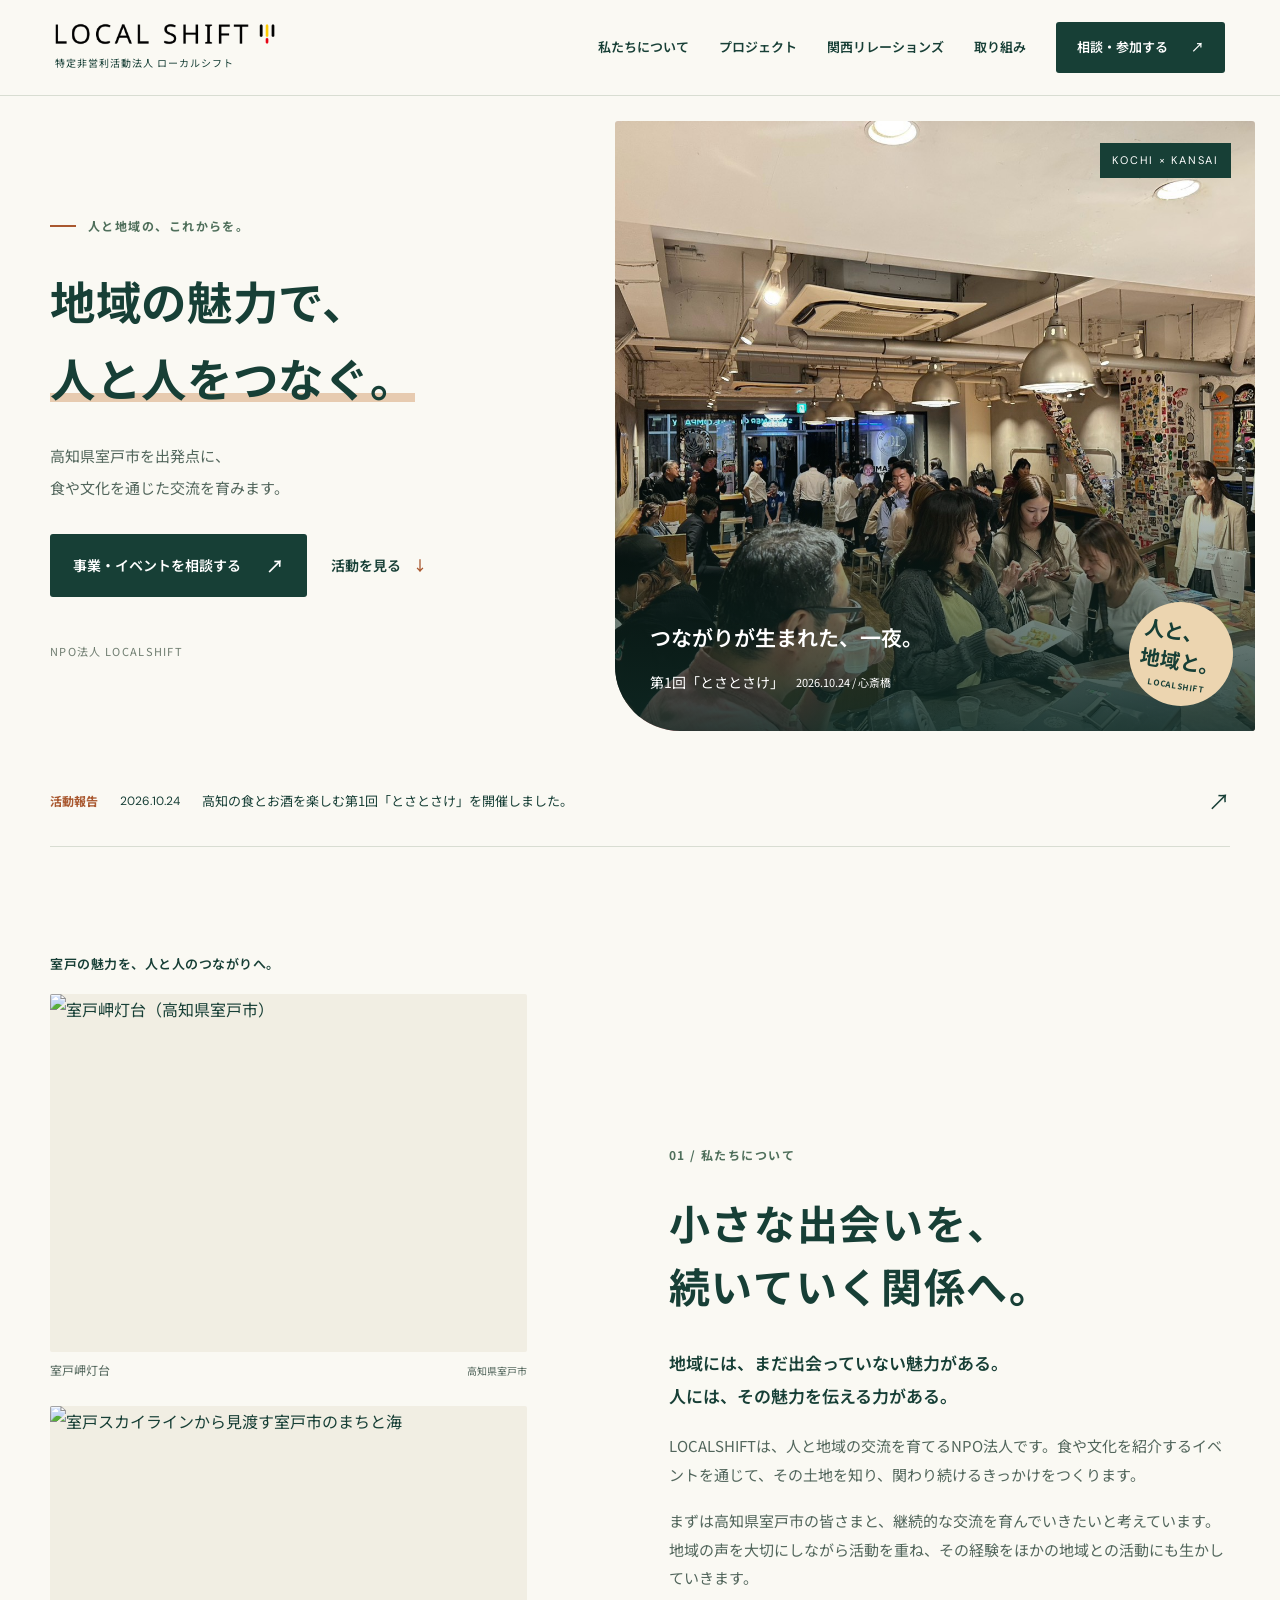
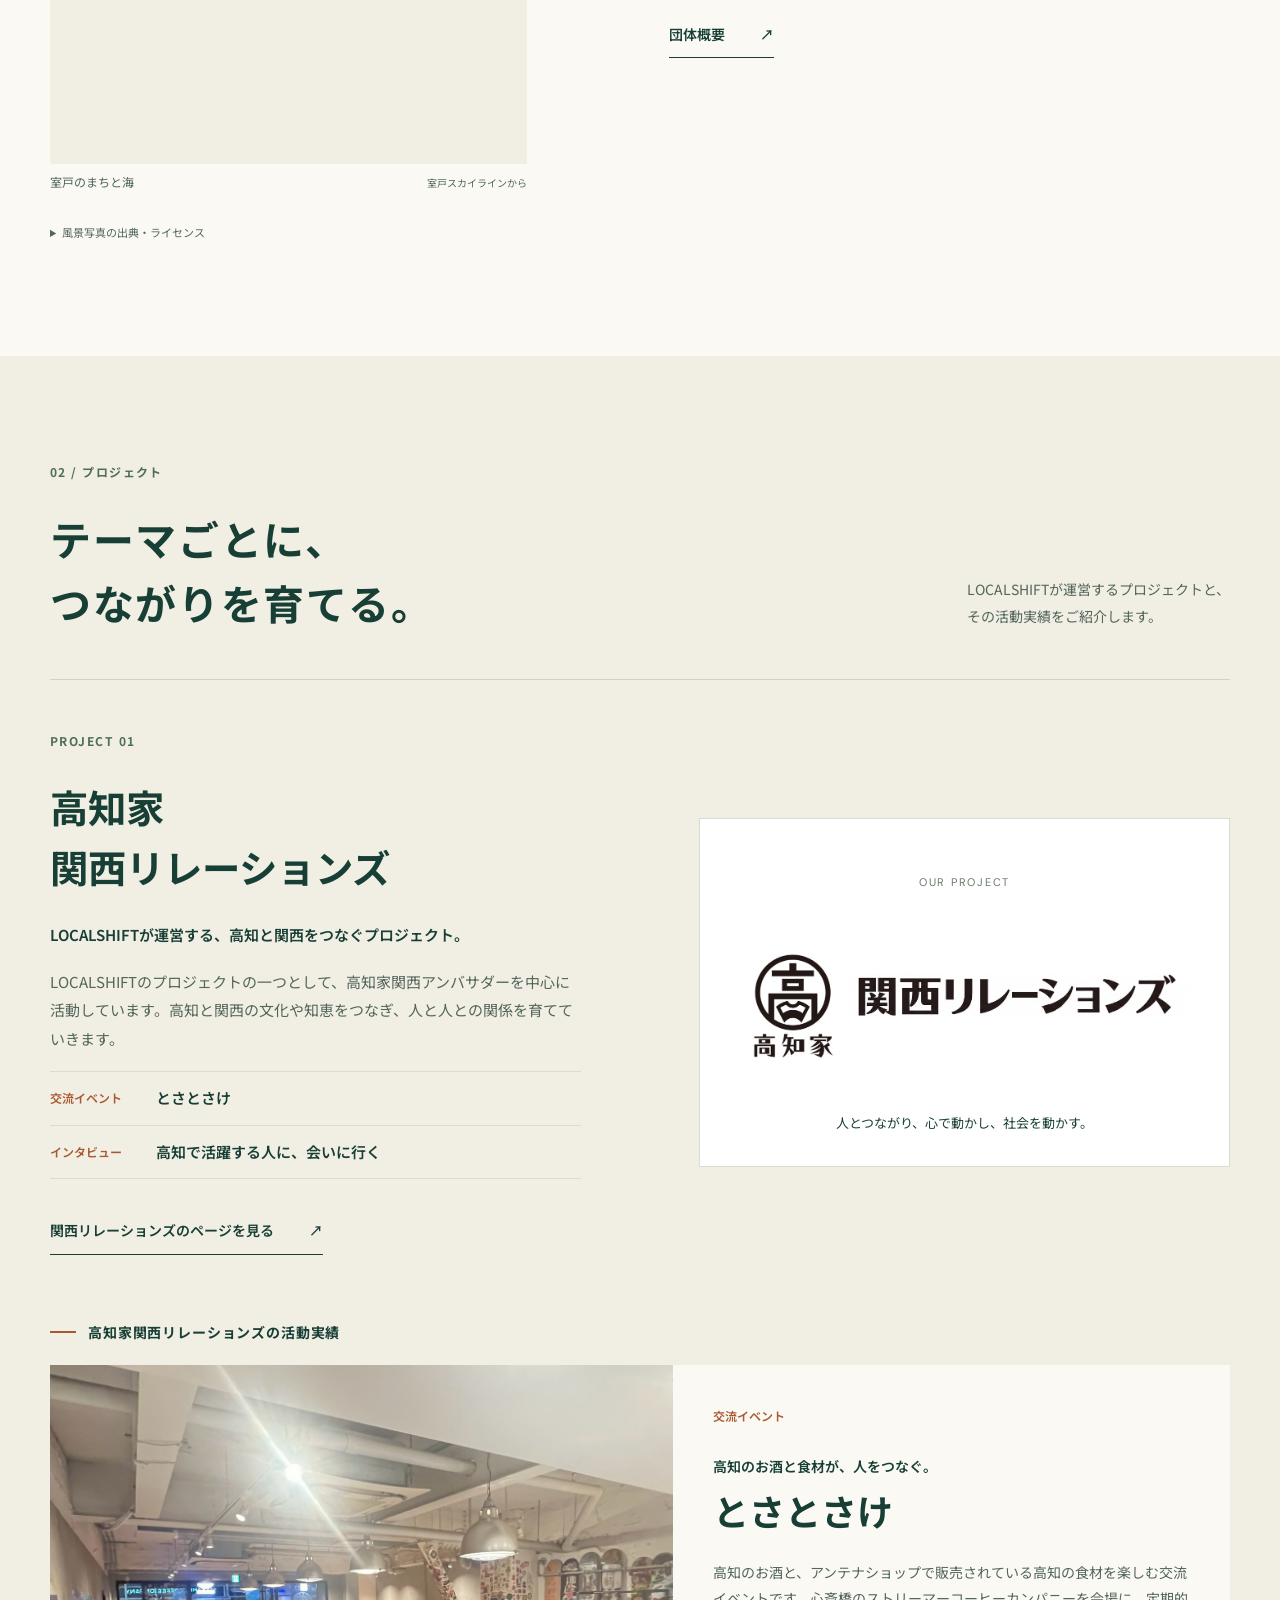
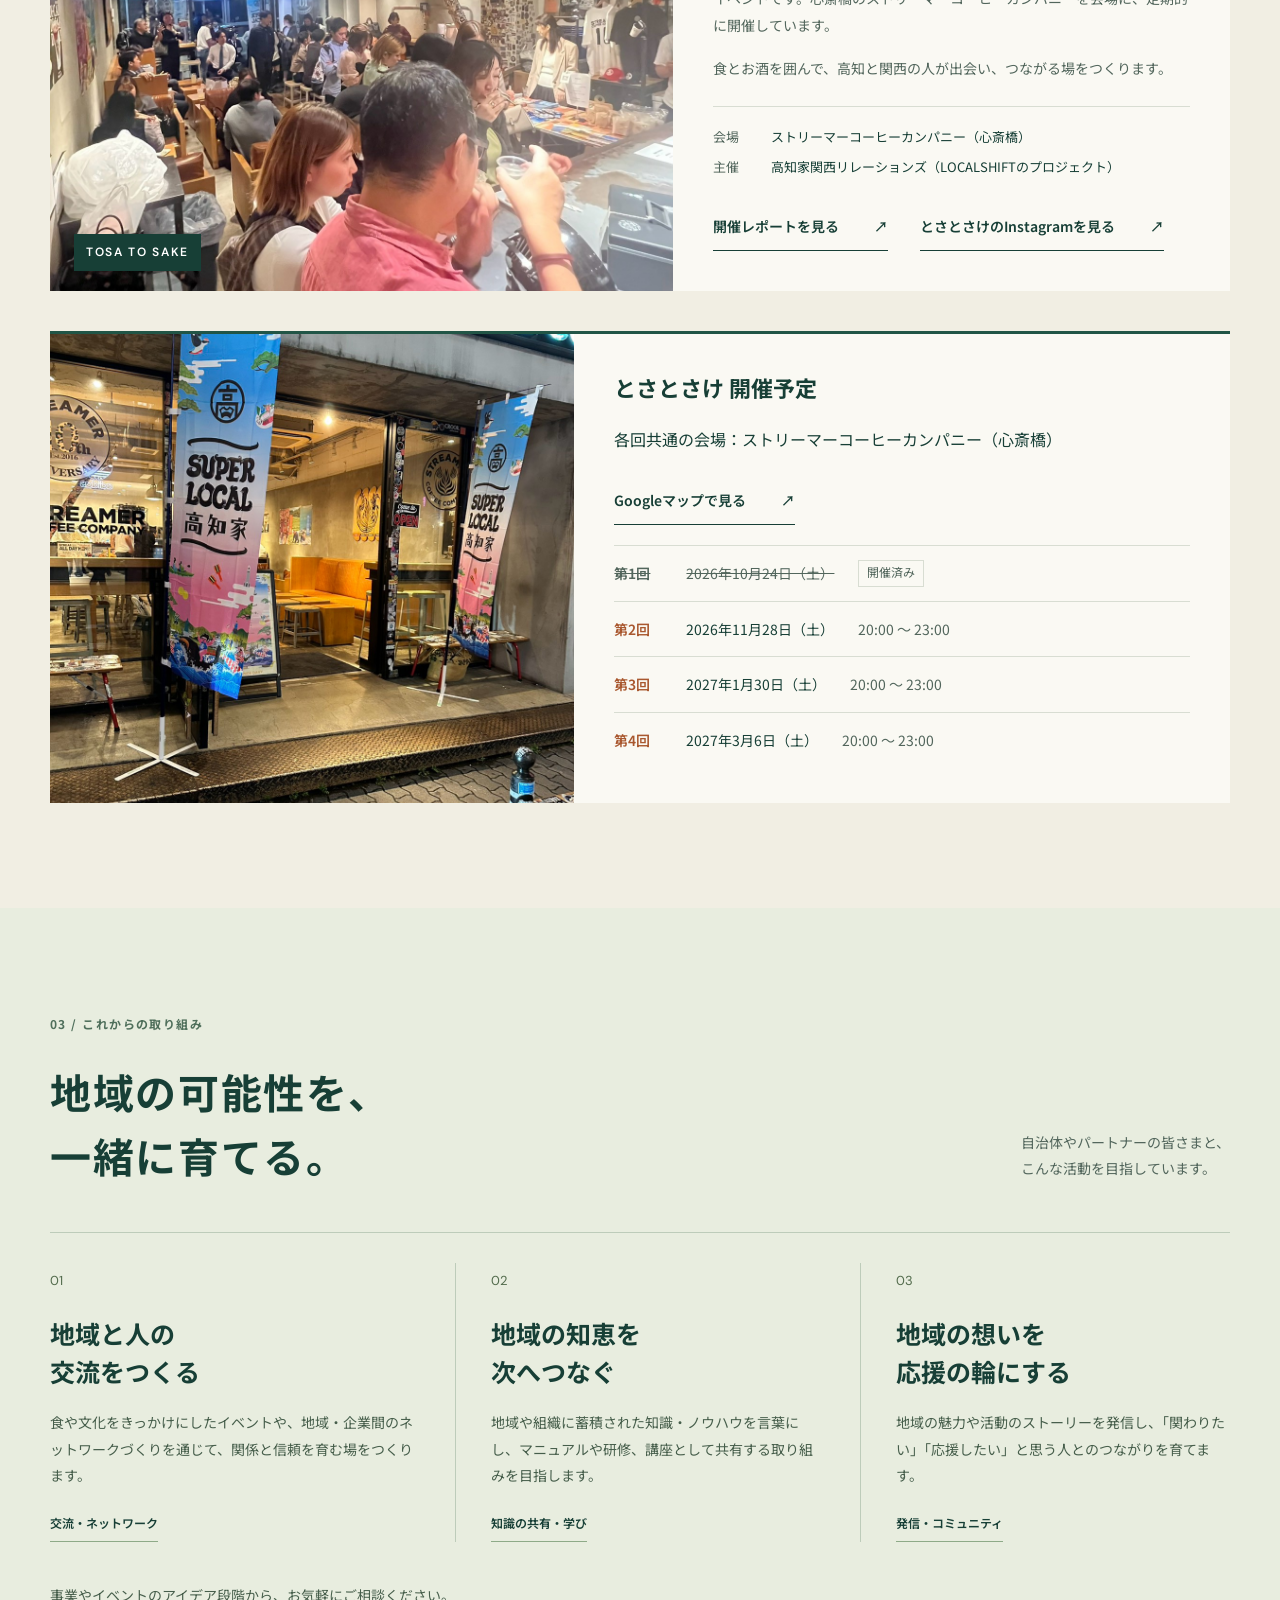
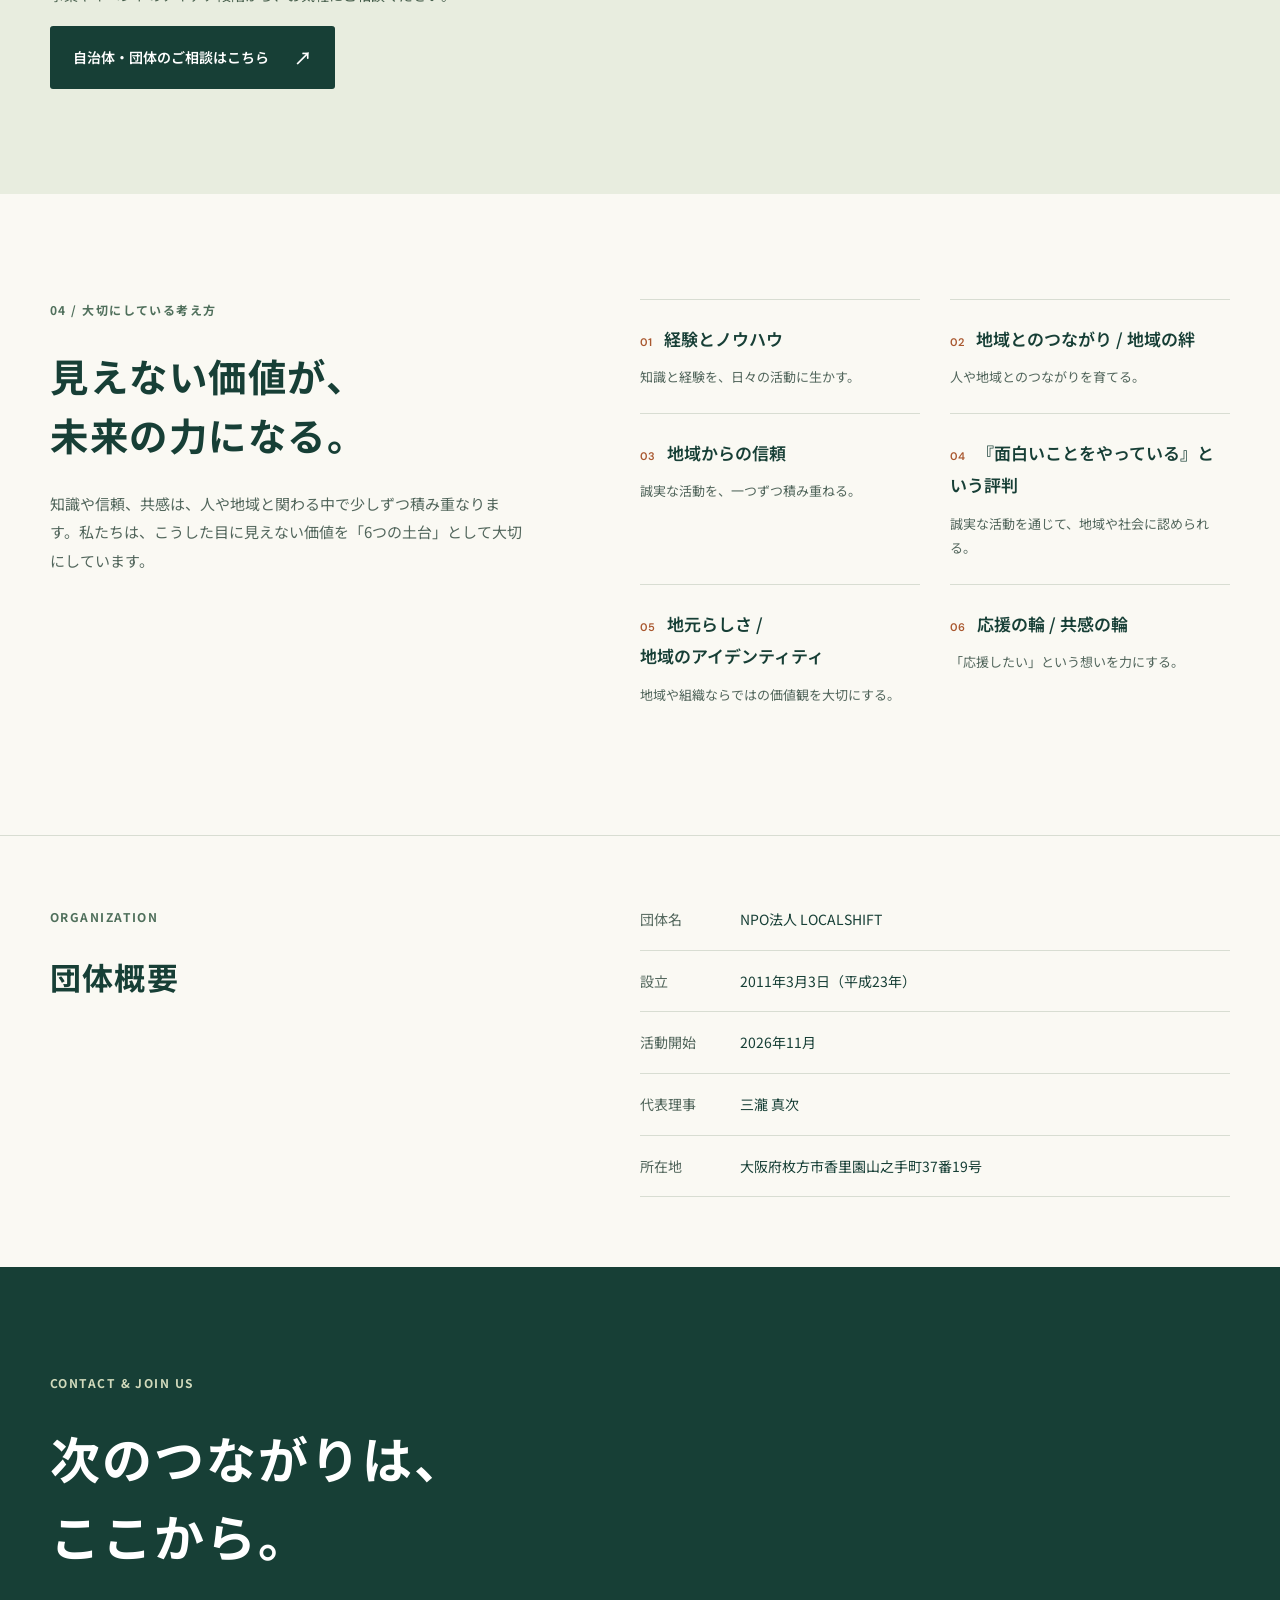
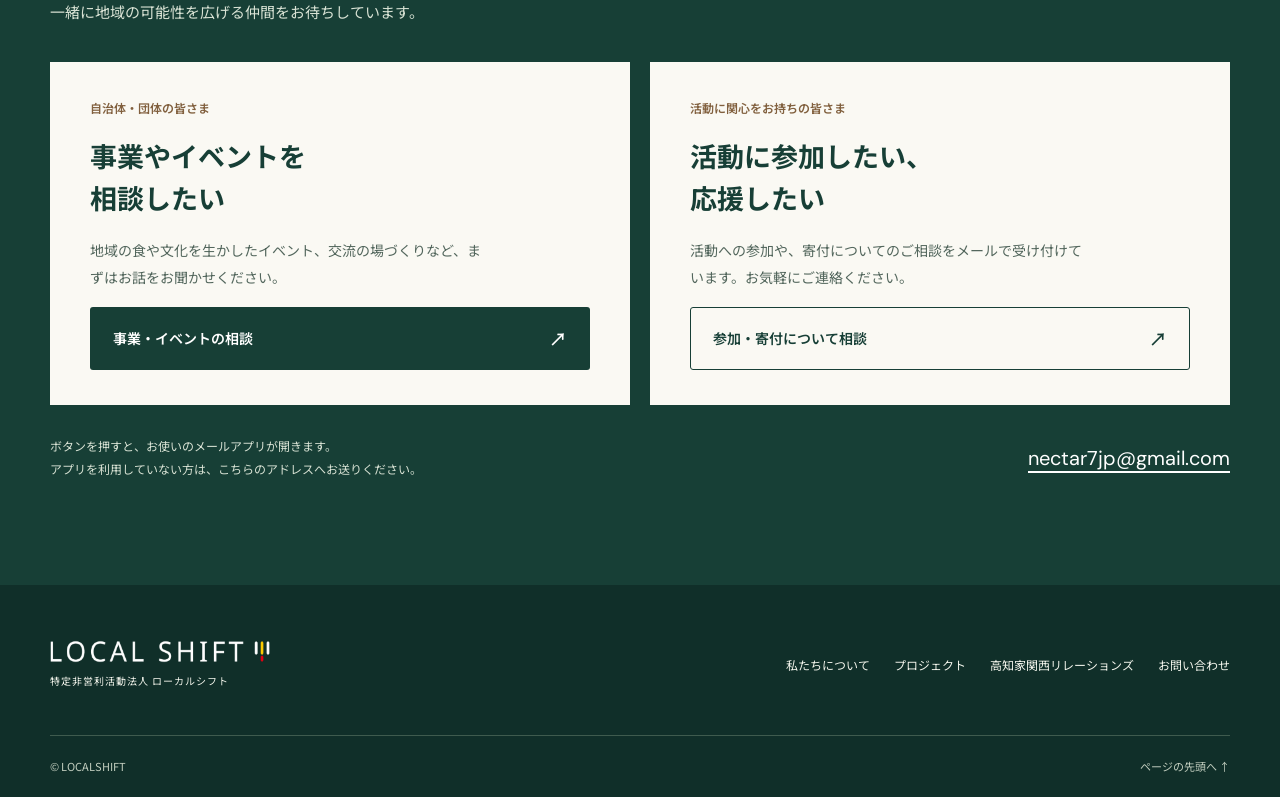
==== index.html @ b8d3a63c "feat: トップに「プロジェクト」セクションを設け、関西リレーションズの紹介と活動実績をまとめる - 関西リレーションズ紹介の文言をLOCALSHIFTのプロジェクトと分かる表現に変更 - 「02 " ====
<!doctype html>
<html lang="ja">
<head>
  <meta charset="utf-8">
  <meta name="viewport" content="width=device-width, initial-scale=1">
  <meta name="description" content="NPO法人 LOCALSHIFTは、食や文化を通じて人と地域をつなぎます。まずは高知県室戸市との交流を育み、その経験をほかの地域との活動にも生かしていくことを目指しています。">
  <meta name="theme-color" content="#173f36">
  <title>LOCALSHIFT｜地域の魅力で、人と人をつなぐ。</title>
  <link rel="icon" href="favicon.svg" type="image/svg+xml">
  <link rel="stylesheet" href="style.css">
  <script src="site.js" defer></script>
</head>
<body>
  <a class="skip-link" href="#main">本文へ移動</a>
  <header class="site-header">
    <a class="brand" href="#top" aria-label="LOCALSHIFT トップへ"><img class="brand-logo" src="assets/logo.png" width="354" height="36" alt="LOCAL SHIFT"><span class="brand-sub">特定非営利活動法人 ローカルシフト</span></a>
    <nav class="desktop-nav" aria-label="メインナビゲーション"><a href="#about">私たちについて</a><a href="#news">プロジェクト</a><a href="kansai-relations.html">関西リレーションズ</a><a href="#projects">取り組み</a><a href="#contact" class="nav-contact">相談・参加する <span aria-hidden="true">↗</span></a></nav>
    <details class="mobile-nav"><summary>メニュー <span aria-hidden="true">＋</span></summary><nav aria-label="モバイルナビゲーション"><a href="#about">私たちについて</a><a href="#news">プロジェクト</a><a href="kansai-relations.html">高知家関西リレーションズ</a><a href="#projects">取り組み</a><a href="#contact">相談・参加する</a></nav></details>
  </header>
  <main id="main">
    <section class="hero" id="top" aria-labelledby="hero-title">
      <div class="hero-copy">
        <p class="eyebrow"><span class="small-line"></span> 人と地域の、これからを。</p>
        <h1 id="hero-title">地域の魅力で、<br><span class="underline">人と人をつなぐ。</span></h1>
        <p class="hero-description">高知県室戸市を出発点に、<br>食や文化を通じた交流を育みます。</p>
        <div class="hero-actions"><a class="button button-green" href="#contact">事業・イベントを相談する <span aria-hidden="true">↗</span></a><a class="quiet-link" href="#news">活動を見る <span aria-hidden="true">↓</span></a></div>
        <p class="hero-note">NPO法人 LOCALSHIFT</p>
      </div>
      <div class="hero-visual">
        <img class="hero-photo" src="1024tosatosake/LINE_ALBUM_20261025_261027_5.jpg" width="1477" height="1108" alt="高知の食とお酒を楽しむ第1回「とさとさけ」で、会話が広がる会場" fetchpriority="high">
        <div class="hero-photo-shade"></div><span class="photo-corner">KOCHI × KANSAI</span>
        <div class="hero-caption"><span class="caption-label">つながりが生まれた、一夜。</span><span>第1回「とさとさけ」<small>2026.10.24 / 心斎橋</small></span></div>
        <div class="hero-stamp" aria-hidden="true">人と、<br>地域と。<span>LOCALSHIFT</span></div>
      </div>
    </section>
    <a class="latest-news wrap" href="kansai-relations.html#activity"><span class="news-label">活動報告</span><time datetime="2026-10-24">2026.10.24</time><span class="news-text">高知の食とお酒を楽しむ第1回「とさとさけ」を開催しました。</span><span class="news-arrow" aria-hidden="true">↗</span></a>

    <section class="section about wrap" id="about" aria-labelledby="about-title">
      <div class="about-photo kochi-scenery">
        <p class="scenery-label">室戸の魅力を、人と人のつながりへ。</p>
        <figure class="scenery-main"><img src="https://upload.wikimedia.org/wikipedia/commons/0/05/Cape_Muroto%2C_Kochi_%2817490140355%29.jpg" width="2560" height="1920" loading="lazy" referrerpolicy="no-referrer" alt="室戸岬灯台（高知県室戸市）"><figcaption><span>室戸岬灯台</span><small>高知県室戸市</small></figcaption></figure>
        <figure class="scenery-secondary"><img src="https://thumb.wikimedia.org/wikipedia/commons/thumb/c/c7/Muroto_city%2C_View_from_Muroto_Skyline_Road_01.jpg/1280px-Muroto_city%2C_View_from_Muroto_Skyline_Road_01.jpg" width="1280" height="960" loading="lazy" referrerpolicy="no-referrer" alt="室戸スカイラインから見渡す室戸市のまちと海"><figcaption><span>室戸のまちと海</span><small>室戸スカイラインから</small></figcaption></figure>
        <details class="photo-credits"><summary>風景写真の出典・ライセンス</summary><p>室戸岬灯台：<a href="https://commons.wikimedia.org/wiki/File:Cape_Muroto,_Kochi_(17490140355).jpg" target="_blank" rel="noopener noreferrer">Kzaral / Wikimedia Commons</a> · <a href="https://creativecommons.org/licenses/by/2.0/" target="_blank" rel="noopener noreferrer">CC BY 2.0</a></p><p>室戸のまちと海：<a href="https://commons.wikimedia.org/wiki/File:Muroto_city,_View_from_Muroto_Skyline_Road_01.jpg" target="_blank" rel="noopener noreferrer">Naokijp / Wikimedia Commons</a> · <a href="https://creativecommons.org/licenses/by-sa/4.0/" target="_blank" rel="noopener noreferrer">CC BY-SA 4.0</a></p><p>写真は縦横比を保って表示し、切り抜きや色の加工はしていません。</p></details>
      </div>
      <div class="about-copy"><p class="eyebrow">01 / 私たちについて</p><h2 id="about-title">小さな出会いを、<br>続いていく関係へ。</h2><p class="lead">地域には、まだ出会っていない魅力がある。<br>人には、その魅力を伝える力がある。</p><p>LOCALSHIFTは、人と地域の交流を育てるNPO法人です。食や文化を紹介するイベントを通じて、その土地を知り、関わり続けるきっかけをつくります。</p><p>まずは高知県室戸市の皆さまと、継続的な交流を育んでいきたいと考えています。地域の声を大切にしながら活動を重ね、その経験をほかの地域との活動にも生かしていきます。</p><a class="text-link" href="#organization">団体概要 <span aria-hidden="true">↗</span></a></div>
    </section>

    <section class="activity section" id="news" aria-labelledby="activity-title"><div class="wrap">
      <div class="section-heading"><div><p class="eyebrow">02 / プロジェクト</p><h2 id="activity-title">テーマごとに、<br>つながりを育てる。</h2></div><p>LOCALSHIFTが運営するプロジェクトと、<br>その活動実績をご紹介します。</p></div>
      <article class="project-block" id="relations" aria-labelledby="relations-title">
      <div class="relations"><div class="relations-copy"><p class="eyebrow">PROJECT 01</p><h3 id="relations-title">高知家<br>関西リレーションズ</h3><p class="lead">LOCALSHIFTが運営する、高知と関西をつなぐプロジェクト。</p><p>LOCALSHIFTのプロジェクトの一つとして、高知家関西アンバサダーを中心に活動しています。高知と関西の文化や知恵をつなぎ、人と人との関係を育てていきます。</p><ul class="relations-activities"><li><span>交流イベント</span>とさとさけ</li><li><span>インタビュー</span>高知で活躍する人に、会いに行く</li></ul><a class="text-link" href="kansai-relations.html">関西リレーションズのページを見る <span aria-hidden="true">↗</span></a></div><div class="relations-identity"><span class="identity-tag">OUR PROJECT</span><img src="関西リレーションズロゴ.jpeg" width="1143" height="361" loading="lazy" alt="高知家 関西リレーションズ"><p>人とつながり、心で動かし、社会を動かす。</p></div></div>
      <p class="project-activity-label">高知家関西リレーションズの活動実績</p>
      <article class="event event-intro"><div class="event-main-photo"><img src="1024tosatosake/LINE_ALBUM_20261025_261027_6.jpg" width="1280" height="1280" loading="lazy" alt="大勢の参加者で賑わう、とさとさけの会場"><span class="event-photo-label">TOSA TO SAKE</span></div>
        <div class="event-copy"><div class="event-meta"><span>交流イベント</span></div><p class="event-kicker">高知のお酒と食材が、人をつなぐ。</p><h3>とさとさけ</h3><p>高知のお酒と、アンテナショップで販売されている高知の食材を楽しむ交流イベントです。心斎橋のストリーマーコーヒーカンパニーを会場に、定期的に開催しています。</p><p>食とお酒を囲んで、高知と関西の人が出会い、つながる場をつくります。</p><dl class="event-details"><div><dt>会場</dt><dd>ストリーマーコーヒーカンパニー（心斎橋）</dd></div><div><dt>主催</dt><dd>高知家関西リレーションズ（LOCALSHIFTのプロジェクト）</dd></div></dl><div class="event-links"><a class="text-link" href="kansai-relations.html#activity">開催レポートを見る <span aria-hidden="true">↗</span></a><a class="text-link" href="https://www.instagram.com/tosatosake/" target="_blank" rel="noopener noreferrer">とさとさけのInstagramを見る <span aria-hidden="true">↗</span><span class="sr-only">（新しいタブで開きます）</span></a></div></div>
      </article>
      <section class="event-schedule" aria-labelledby="schedule-title">
        <div class="schedule-photo"><img src="1024tosatosake/LINE_ALBUM_20261025_261027_2.jpg" width="1108" height="1477" loading="lazy" alt="「SUPER LOCAL 高知家」ののぼりが立つ、ストリーマーコーヒーカンパニーの店頭"></div>
        <div class="schedule-body">
        <h3 id="schedule-title">とさとさけ 開催予定</h3>
        <p>各回共通の会場：ストリーマーコーヒーカンパニー（心斎橋）</p>
        <a class="text-link schedule-map" href="https://www.google.com/maps/search/?api=1&amp;query=%E3%82%B9%E3%83%88%E3%83%AA%E3%83%BC%E3%83%9E%E3%83%BC%E3%82%B3%E3%83%BC%E3%83%92%E3%83%BC%E3%82%AB%E3%83%B3%E3%83%91%E3%83%8B%E3%83%BC%20%E5%BF%83%E6%96%8E%E6%A9%8B" target="_blank" rel="noopener noreferrer">Googleマップで見る <span aria-hidden="true">↗</span><span class="sr-only">（新しいタブで開きます）</span></a>
        <dl class="schedule-list">
          <div class="is-past"><dt>第1回</dt><dd><time datetime="2026-10-24">2026年10月24日（土）</time><span class="schedule-status">開催済み</span></dd></div>
          <div><dt>第2回</dt><dd><time datetime="2026-11-28">2026年11月28日（土）</time><span class="schedule-hours"><time datetime="2026-11-28T20:00:00+09:00">20:00</time> ～ <time datetime="2026-11-28T23:00:00+09:00">23:00</time></span></dd></div>
          <div><dt>第3回</dt><dd><time datetime="2027-01-30">2027年1月30日（土）</time><span class="schedule-hours"><time datetime="2027-01-30T20:00:00+09:00">20:00</time> ～ <time datetime="2027-01-30T23:00:00+09:00">23:00</time></span></dd></div>
          <div><dt>第4回</dt><dd><time datetime="2027-03-06">2027年3月6日（土）</time><span class="schedule-hours"><time datetime="2027-03-06T20:00:00+09:00">20:00</time> ～ <time datetime="2027-03-06T23:00:00+09:00">23:00</time></span></dd></div>
        </dl>
        </div>
      </section>
      </article>
    </div></section>

    <section class="projects section" id="projects" aria-labelledby="projects-title"><div class="wrap"><div class="section-heading"><div><p class="eyebrow">03 / これからの取り組み</p><h2 id="projects-title">地域の可能性を、<br>一緒に育てる。</h2></div><p>自治体やパートナーの皆さまと、<br>こんな活動を目指しています。</p></div><div class="project-grid"><article><span class="project-no">01</span><h3>地域と人の<br>交流をつくる</h3><p>食や文化をきっかけにしたイベントや、地域・企業間のネットワークづくりを通じて、関係と信頼を育む場をつくります。</p><span class="project-tag">交流・ネットワーク</span></article><article><span class="project-no">02</span><h3>地域の知恵を<br>次へつなぐ</h3><p>地域や組織に蓄積された知識・ノウハウを言葉にし、マニュアルや研修、講座として共有する取り組みを目指します。</p><span class="project-tag">知識の共有・学び</span></article><article><span class="project-no">03</span><h3>地域の想いを<br>応援の輪にする</h3><p>地域の魅力や活動のストーリーを発信し、「関わりたい」「応援したい」と思う人とのつながりを育てます。</p><span class="project-tag">発信・コミュニティ</span></article></div><p class="projects-note">事業やイベントのアイデア段階から、お気軽にご相談ください。</p><a class="button button-green" href="#contact">自治体・団体のご相談はこちら <span aria-hidden="true">↗</span></a></div></section>

    <section class="values section wrap" id="capitals" aria-labelledby="values-title"><div class="values-intro"><p class="eyebrow">04 / 大切にしている考え方</p><h2 id="values-title">見えない価値が、<br>未来の力になる。</h2><p>知識や信頼、共感は、人や地域と関わる中で少しずつ積み重なります。私たちは、こうした目に見えない価値を「6つの土台」として大切にしています。</p></div><dl class="capital-grid"><div><dt><span>01</span>経験とノウハウ</dt><dd>知識と経験を、日々の活動に生かす。</dd></div><div><dt><span>02</span>地域とのつながり / 地域の絆</dt><dd>人や地域とのつながりを育てる。</dd></div><div><dt><span>03</span>地域からの信頼</dt><dd>誠実な活動を、一つずつ積み重ねる。</dd></div><div><dt><span>04</span>『面白いことをやっている』という評判</dt><dd>誠実な活動を通じて、地域や社会に認められる。</dd></div><div><dt><span>05</span>地元らしさ / <span class="keep">地域のアイデンティティ</span></dt><dd>地域や組織ならではの価値観を大切にする。</dd></div><div><dt><span>06</span>応援の輪 / 共感の輪</dt><dd>「応援したい」という想いを力にする。</dd></div></dl></section>

    <section class="organization section" id="organization" aria-labelledby="organization-title"><div class="wrap organization-grid"><div><p class="eyebrow">ORGANIZATION</p><h2 id="organization-title">団体概要</h2></div><dl><div><dt>団体名</dt><dd>NPO法人 LOCALSHIFT</dd></div><div><dt>設立</dt><dd>2011年3月3日（平成23年）</dd></div><div><dt>活動開始</dt><dd>2026年11月</dd></div><div><dt>代表理事</dt><dd>三瀧 真次</dd></div><div><dt>所在地</dt><dd>大阪府枚方市香里園山之手町37番19号</dd></div></dl></div></section>

    <section class="contact section" id="contact" aria-labelledby="contact-title"><div class="wrap"><p class="eyebrow">CONTACT & JOIN US</p><h2 id="contact-title">次のつながりは、<br>ここから。</h2><p class="contact-intro">一緒に地域の可能性を広げる仲間をお待ちしています。</p><div class="contact-grid"><article><span class="contact-type">自治体・団体の皆さま</span><h3>事業やイベントを<br>相談したい</h3><p>地域の食や文化を生かしたイベント、交流の場づくりなど、まずはお話をお聞かせください。</p><a class="button button-green" href="mailto:nectar7jp@gmail.com?subject=LOCALSHIFT：事業・イベントのご相談">事業・イベントの相談 <span aria-hidden="true">↗</span></a></article><article><span class="contact-type">活動に関心をお持ちの皆さま</span><h3>活動に参加したい、<br>応援したい</h3><p>活動への参加や、寄付についてのご相談をメールで受け付けています。お気軽にご連絡ください。</p><a class="button button-outline" href="mailto:nectar7jp@gmail.com?subject=LOCALSHIFT：活動参加・寄付について">参加・寄付について相談 <span aria-hidden="true">↗</span></a></article></div><div class="contact-email"><p>ボタンを押すと、お使いのメールアプリが開きます。<br>アプリを利用していない方は、こちらのアドレスへお送りください。</p><a href="mailto:nectar7jp@gmail.com">nectar7jp@gmail.com</a></div></div></section>
  </main>
  <footer class="footer"><div class="wrap footer-main"><a class="brand" href="#top"><img class="brand-logo" src="assets/logo-white.png" width="354" height="36" alt="LOCAL SHIFT"><span class="brand-sub">特定非営利活動法人 ローカルシフト</span></a><nav class="footer-links" aria-label="フッターナビゲーション"><a href="#about">私たちについて</a><a href="#news">プロジェクト</a><a href="kansai-relations.html">高知家関西リレーションズ</a><a href="#contact">お問い合わせ</a></nav></div><div class="wrap footer-bottom"><span>© LOCALSHIFT</span><a href="#top">ページの先頭へ ↑</a></div></footer>
</body>
</html>
---- style.css ----
@import url('https://fonts.googleapis.com/css2?family=DM+Sans:wght@500;600;700;800&family=Noto+Sans+JP:wght@400;500;600;700;800&display=swap');

:root { --ink: #173f36; --green: #215546; --muted: #52665c; --paper: #faf9f3; --sand: #f1eee3; --orange: #a9582f; --line: #d8ddd2; }
* { box-sizing: border-box; }
html { scroll-behavior: smooth; scroll-padding-top: 100px; }
body { margin: 0; color: var(--ink); background: var(--paper); font-family: 'Noto Sans JP', sans-serif; font-size: 16px; line-height: 1.9; -webkit-font-smoothing: antialiased; }
a { color: inherit; text-decoration: none; }
a:focus-visible, summary:focus-visible { outline: 3px solid var(--orange); outline-offset: 5px; }
img { display: block; max-width: 100%; height: auto; }
p { margin: 0 0 1.2em; }
h1, h2, h3 { margin: 0; line-height: 1.55; font-weight: 700; }
h2 { font-size: clamp(30px, 3.2vw, 43px); letter-spacing: .04em; }
.wrap { width: min(1180px, calc(100% - 96px)); margin-inline: auto; }
.section { padding-block: 105px; }
.eyebrow { display: flex; align-items: center; gap: 12px; font-size: 12px; font-weight: 700; letter-spacing: .12em; color: #4f6f5b; margin: 0 0 24px; }
.small-line { width: 26px; height: 2px; background: var(--orange); }
.sr-only { position: absolute; width: 1px; height: 1px; padding: 0; margin: -1px; overflow: hidden; clip: rect(0,0,0,0); white-space: nowrap; border: 0; }
.skip-link { position: fixed; top: -100px; left: 16px; z-index: 20; padding: 12px 24px; background: white; }
.skip-link:focus { top: 8px; }
.site-header { height: 96px; padding-inline: 4.3%; display: flex; justify-content: space-between; align-items: center; border-bottom: 1px solid var(--line); background: var(--paper); position: sticky; top: 0; z-index: 10; }
.brand { display: inline-flex; flex-direction: column; }
.brand-name { font-family: 'DM Sans', sans-serif; font-size: 29px; font-weight: 800; line-height: 1.05; letter-spacing: -.04em; }
.brand-dot { color: var(--orange); }
.brand-logo { width: 220px; height: auto; }
.brand-sub { font-size: 10px; letter-spacing: .1em; margin-top: 8px; }
.desktop-nav { display: flex; align-items: center; gap: 30px; font-size: 13px; font-weight: 600; }
.desktop-nav a:not(.nav-contact):hover, .footer-links a:hover { text-decoration: underline; text-underline-offset: 6px; }
.nav-contact { background: var(--ink); color: white; padding: 13px 21px; border-radius: 3px; }
.nav-contact span { margin-left: 20px; }
.mobile-nav { display: none; }
.hero { display: grid; grid-template-columns: 1fr 1.08fr; min-height: 660px; }
.hero-copy { padding: 90px 20px 65px max(48px, calc((100vw - 1180px) / 2)); position: relative; align-self: center; }
.hero h1 { font-size: clamp(32px, 3.55vw, 53px); line-height: 1.7; letter-spacing: .015em; white-space: nowrap; margin-bottom: 24px; }
.underline { background: linear-gradient(transparent 75%, #e7cbb0 75%, #e7cbb0 88%, transparent 88%); }
.hero-description { color: var(--muted); font-size: 15px; line-height: 2.1; margin-bottom: 31px; }
.hero-actions { display: flex; align-items: center; gap: 24px; flex-wrap: wrap; }
.button { display: inline-flex; align-items: center; justify-content: space-between; gap: 25px; border: 1px solid transparent; padding: 16px 22px; font-size: 14px; line-height: 1.6; font-weight: 600; border-radius: 3px; transition: background .2s, transform .2s; }
.button:hover { transform: translateY(-2px); }
.button span { font-size: 18px; }
.button-green { color: white; background: var(--ink); }
.button-green:hover { background: #306450; }
.button-outline { color: var(--ink); border-color: var(--ink); background: transparent; }
.button-outline:hover { background: #e8ecdf; }
.quiet-link { font-size: 14px; padding-block: 12px; font-weight: 600; }
.quiet-link span { margin-left: 9px; color: var(--orange); }
.hero-note { margin: 44px 0 0; font-size: 11px; letter-spacing: .12em; color: #6f7d70; }
.hero-visual { position: relative; min-width: 0; margin: 25px 25px 25px 0; border-radius: 3px 3px 3px 65px; overflow: hidden; }
.hero-photo { width: 100%; height: 100%; position: absolute; inset: 0; object-fit: cover; object-position: 52% center; }
.hero-photo-shade { position: absolute; inset: 0; background: linear-gradient(transparent 45%, #102b25e0); }
.photo-corner { position: absolute; right: 24px; top: 22px; font-family: 'DM Sans', sans-serif; letter-spacing: .16em; font-size: 11px; color: #fff; background: #173f36; padding: 7px 12px; }
.hero-caption { position: absolute; bottom: 35px; left: 35px; color: white; display: flex; flex-direction: column; }
.caption-label { font-size: 21px; font-weight: 600; margin-bottom: 12px; }
.hero-caption>span:last-child { display: flex; align-items: center; gap: 12px; font-size: 14px; }
.hero-caption small { font-size: 11px; }
.hero-stamp { position: absolute; right: 22px; bottom: 25px; width: 104px; height: 104px; border-radius: 50%; background: #ecd5b0; color: var(--ink); transform: rotate(9deg); display: flex; flex-direction: column; align-items: center; justify-content: center; font-size: 20px; font-weight: 700; line-height: 1.45; }
.hero-stamp span { font-size: 8px; letter-spacing: .09em; margin-top: 5px; }
.latest-news { display: flex; align-items: center; gap: 22px; padding-block: 24px; border-bottom: 1px solid var(--line); font-size: 13px; }
.latest-news:hover .news-text { text-decoration: underline; text-underline-offset: 4px; }
.news-label { color: var(--orange); font-size: 12px; font-weight: 700; white-space: nowrap; }
.latest-news time { font-family: 'DM Sans',sans-serif; font-size: 12px; }
.news-text { flex: 1; }
.news-arrow { font-size: 22px; }
.about { display: grid; grid-template-columns: .85fr 1fr; gap: 12%; align-items: center; }
.about-photo { position: relative; }
.scenery-label { font-size: 13px; font-weight: 600; letter-spacing: .04em; margin-bottom: 18px; }
.kochi-scenery figure { margin: 0; }
.kochi-scenery img { width: 100%; height: auto; aspect-ratio: 4/3; object-fit: contain; border-radius: 2px; background: var(--sand); }
.kochi-scenery .scenery-secondary { margin-top: 24px; }
.kochi-scenery figcaption { display: flex; justify-content: space-between; align-items: center; gap: 10px; margin-top: 7px; font-size: 12px; color: var(--muted); }
.kochi-scenery figcaption small { font-size: 10px; }
.photo-credits { margin-top: 20px; color: var(--muted); font-size: 11px; }
.photo-credits summary { cursor: pointer; padding-block: 8px; }
.photo-credits p { margin: 8px 0; overflow-wrap: anywhere; }
.photo-credits a { text-decoration: underline; text-underline-offset: 3px; }
.about-copy h2 { margin-bottom: 28px; }
.about-copy>p:not(.eyebrow) { font-size: 15px; color: var(--muted); }
.about-copy .lead { color: var(--ink)!important; font-weight: 600; font-size: 17px!important; line-height: 1.95; }
.text-link { display: inline-flex; align-items: center; justify-content: space-between; gap: 35px; border-bottom: 1px solid var(--ink); padding-block: 10px; font-size: 14px; font-weight: 600; }
.text-link:hover { color: var(--orange); border-color: var(--orange); }
.section-heading { display: flex; align-items: end; justify-content: space-between; gap: 30px; margin-bottom: 45px; }
.section-heading>p { color: var(--muted); font-size: 14px; margin-bottom: 5px; }
.activity { background: var(--sand); }
.event-schedule { display: grid; grid-template-columns: minmax(0, .8fr) 1fr; margin-bottom: 40px; background: var(--paper); border-top: 3px solid var(--green); }
.schedule-photo { position: relative; min-height: 360px; }
.schedule-photo img { width: 100%; height: 100%; position: absolute; inset: 0; object-fit: cover; object-position: center 40%; }
.schedule-body { padding: 36px 40px; }
.event-schedule h3 { font-size: 22px; margin-bottom: 20px; }
.schedule-map { margin: 4px 0 20px; }
.schedule-list { margin: 0; font-size: 14px; }
.schedule-list>div { display: grid; grid-template-columns: 56px 1fr; gap: 16px; padding-block: 14px; border-top: 1px solid var(--line); }
.schedule-list dt { color: var(--orange); font-weight: 600; }
.schedule-list dd { display: flex; flex-wrap: wrap; gap: 4px 24px; margin: 0; }
.schedule-hours { white-space: nowrap; color: var(--muted); }
.schedule-list .is-past dt, .schedule-list .is-past time { color: var(--muted); text-decoration: line-through; }
.schedule-status { font-size: 12px; color: var(--muted); border: 1px solid var(--line); padding: 0 8px; }
.event { display: grid; grid-template-columns: 1.12fr 1fr; background: var(--paper); }
.event-main-photo { position: relative; min-height: 480px; }
.event-main-photo img { width: 100%; height: 100%; position: absolute; inset: 0; object-fit: cover; }
.event-photo-label { position: absolute; bottom: 20px; left: 24px; color: white; background: var(--ink); padding: 7px 12px; font-family: 'DM Sans',sans-serif; font-size: 12px; font-weight: 600; letter-spacing: .14em; }
.event-copy { padding: 40px; }
.event-meta { display: flex; align-items: center; gap: 18px; font-size: 12px; margin-bottom: 25px; }
.event-meta>span { color: var(--orange); font-weight: 600; }
.event-meta time { color: var(--muted); }
.event-kicker { font-size: 14px; margin-bottom: 3px; font-weight: 600; }
.event h3 { font-size: 36px; margin-bottom: 20px; }
.event-copy>p:not(.event-kicker) { font-size: 14px; color: var(--muted); }
.event-details { font-size: 13px; margin: 24px 0 20px; border-top: 1px solid var(--line); padding-top: 15px; }
.event-details div { display: flex; gap: 18px; padding-block: 3px; }
.event-details dt { color: var(--muted); min-width: 40px; }
.event-details dd { margin: 0; }
.event-intro { margin-bottom: 40px; }
.event-intro + .event-schedule { margin-bottom: 0; }
.event-links { display: flex; flex-wrap: wrap; gap: 8px 32px; }
.photo-gallery { display: grid; grid-template-columns: repeat(3,1fr); gap: 20px; margin-top: 26px; }
.photo-gallery figure { margin: 0; }
.photo-gallery a { display: block; overflow: hidden; }
.photo-gallery img { width: 100%; aspect-ratio: 4/3; object-fit: cover; transition: transform .3s; }
.photo-gallery a:hover img { transform: scale(1.035); }
.photo-gallery figcaption { font-size: 12px; margin-top: 10px; color: var(--muted); }
.relations { display: grid; grid-template-columns: 1fr 1fr; gap: 10%; align-items: center; }
.relations-copy h3 { font-size: clamp(28px,3vw,40px); margin-bottom: 25px; }
.project-block { border-top: 1px solid #cfd3c3; padding-top: 50px; }
.project-block .relations { margin-bottom: 64px; }
.project-activity-label { display: flex; align-items: center; gap: 12px; font-size: 14px; font-weight: 700; letter-spacing: .06em; margin-bottom: 20px; }
.project-activity-label::before { content: ""; width: 26px; height: 2px; background: var(--orange); }
.relations-copy p:not(.eyebrow) { color: var(--muted); font-size: 15px; }
.relations-copy .lead { font-weight: 600; color: var(--ink)!important; }
.relations-activities { list-style: none; margin: 0 0 28px; padding: 0; border-top: 1px solid var(--line); }
.relations-activities li { display: flex; gap: 18px; padding-block: 12px; border-bottom: 1px solid var(--line); font-size: 15px; font-weight: 600; }
.relations-activities span { min-width: 88px; color: var(--orange); font-size: 12px; padding-top: 3px; }
.relations-identity { border: 1px solid var(--line); background: white; padding: 45px 30px 30px; text-align: center; }
.identity-tag { font-family: 'DM Sans',sans-serif; font-size: 11px; letter-spacing: .16em; color: #667a67; }
.relations-identity img { margin: 34px auto; width: 100%; }
.relations-identity p { font-size: 13px; margin: 0; }
.projects { background: #e8eddf; }
.project-grid { display: grid; grid-template-columns: repeat(3,1fr); gap: 35px; border-top: 1px solid #bdccba; padding-top: 30px; }
.project-grid article+article { border-left: 1px solid #bdccba; padding-left: 35px; }
.project-no { font-family: 'DM Sans',sans-serif; color: #526b4c; font-size: 13px; }
.project-grid h3 { font-size: 25px; margin: 20px 0 18px; }
.project-grid p { font-size: 14px; color: #465e4b; }
.project-tag { font-size: 12px; font-weight: 600; display: inline-block; border-bottom: 1px solid #8eaa88; padding: 6px 0; }
.projects-note { margin: 40px 0 18px; font-size: 14px; color: #465e4b; }
.values { display: grid; grid-template-columns: .8fr 1fr; gap: 10%; align-items: start; }
.values-intro h2 { margin-bottom: 25px; font-size: clamp(29px,3vw,39px); }
.values-intro>p:last-child { color: var(--muted); font-size: 15px; }
.capital-grid { display: grid; grid-template-columns: 1fr 1fr; column-gap: 30px; margin: 0; }
.capital-grid div { border-top: 1px solid var(--line); padding: 23px 0; }
.capital-grid dt { font-size: 17px; font-weight: 600; }
.capital-grid dt span { color: var(--orange); font-family: 'DM Sans',sans-serif; font-size: 11px; margin-right: 12px; }
.capital-grid dt .keep { color: inherit; font: inherit; margin: 0; display: inline-block; }
.capital-grid dd { margin: 10px 0 0; font-size: 13px; color: var(--muted); }
.organization { padding-block: 70px; border-top: 1px solid var(--line); }
.organization-grid { display: grid; grid-template-columns: .8fr 1fr; gap: 10%; }
.organization h2 { font-size: 31px; }
.organization dl { margin: 0; }
.organization dl div { display: grid; grid-template-columns: 100px 1fr; padding: 17px 0; border-bottom: 1px solid var(--line); font-size: 14px; }
.organization dl div:first-child { padding-top: 0; }
.organization dt { color: var(--muted); }
.organization dd { margin: 0; overflow-wrap: anywhere; }
.contact { background: var(--ink); color: white; }
.contact .eyebrow { color: #d1dabc; }
.contact h2 { font-size: clamp(34px,4vw,50px); }
.contact-intro { color: #d8e2d4; margin: 24px 0 35px; font-size: 15px; }
.contact-grid { display: grid; grid-template-columns: 1fr 1fr; gap: 20px; }
.contact-grid article { background: var(--paper); padding: 35px 40px; color: var(--ink); display: flex; flex-direction: column; align-items: start; }
.contact-type { font-size: 12px; color: #81603e; font-weight: 600; }
.contact-grid h3 { font-size: 27px; margin: 16px 0 18px; }
.contact-grid p { font-size: 14px; color: var(--muted); max-width: 400px; }
.contact-grid .button { margin-top: auto; width: 100%; }
.contact-email { display: flex; justify-content: space-between; align-items: center; gap: 25px; margin-top: 30px; }
.contact-email p { color: #d8e2d4; font-size: 12px; margin: 0; }
.contact-email>a { font-family: 'DM Sans',sans-serif; font-size: 20px; text-decoration: underline; text-underline-offset: 6px; }
.breadcrumb { display: flex; gap: 10px; padding-top: 28px; font-size: 12px; color: var(--muted); }
.breadcrumb a { text-decoration: underline; text-underline-offset: 4px; }
.relations-hero { padding-top: 60px; }
.relations-hero h1 { font-size: clamp(32px, 3.6vw, 50px); line-height: 1.6; letter-spacing: .03em; margin-bottom: 28px; }
.relations-about { border-top: 1px solid var(--line); }
.relations-about-grid { display: grid; grid-template-columns: .8fr 1fr; gap: 10%; }
.relations-about-body>p { font-size: 15px; color: var(--muted); }
.relations-about-body .lead { color: var(--ink); font-weight: 600; font-size: 17px; }
.relations-about-body .text-link { margin-top: 12px; }
.interview-coming { display: flex; align-items: center; gap: 22px; border: 1px dashed #bdccba; padding: 40px; }
.interview-coming p { margin: 0; font-size: 14px; color: var(--muted); }
.interview-status { color: var(--orange); border: 1px solid var(--orange); padding: 2px 12px; font-size: 13px; font-weight: 600; white-space: nowrap; }
.relations-contact-button { color: white; border-color: white; }
.relations-contact-button:hover { background: #ffffff1a; }
.interview-list { list-style: none; margin: 0; padding: 0; display: grid; grid-template-columns: repeat(3, 1fr); gap: 40px 28px; }
.interview-card { display: flex; flex-direction: column; gap: 8px; }
.interview-card img { width: 100%; aspect-ratio: 3/2; object-fit: cover; margin-bottom: 8px; }
.interview-card-no { font-family: 'DM Sans',sans-serif; font-size: 12px; color: var(--orange); font-weight: 600; letter-spacing: .1em; }
.interview-card-title { font-size: 17px; font-weight: 700; line-height: 1.7; }
.interview-card-name { font-size: 13px; color: var(--muted); }
.interview-card:hover .interview-card-title { text-decoration: underline; text-underline-offset: 5px; }
.photo-placeholder { display: flex; align-items: center; justify-content: center; width: 100%; height: 100%; background: var(--sand); border: 1px dashed #bdccba; color: var(--muted); font-size: 13px; }
.interview-header { max-width: 860px; padding-top: 56px; }
.interview-header h1 { font-size: clamp(26px, 3vw, 38px); line-height: 1.65; letter-spacing: .02em; margin-bottom: 22px; }
.interview-byline { display: flex; flex-wrap: wrap; gap: 6px 24px; font-size: 13px; color: var(--muted); }
.interview-main-photo { margin-block: 40px 0; }
.interview-main-photo img, .interview-main-photo .photo-placeholder { width: 100%; aspect-ratio: 3/2; object-fit: cover; max-height: 640px; }
.interview-main-photo figcaption, .interview-photo figcaption { font-size: 12px; color: var(--muted); margin-top: 10px; }
.interview-body { max-width: 760px; padding-block: 56px 105px; }
.interview-lead p { font-size: 16px; font-weight: 500; line-height: 2.1; }
.interview-profile { display: grid; grid-template-columns: 140px 1fr; gap: 28px; margin: 48px 0 72px; padding: 30px; background: white; border: 1px solid var(--line); border-top: 3px solid var(--green); }
.profile-photo { aspect-ratio: 1; }
.profile-photo img { width: 100%; height: 100%; object-fit: cover; }
.profile-label { font-family: 'DM Sans',sans-serif; font-size: 11px; font-weight: 700; letter-spacing: .16em; color: var(--orange); margin-bottom: 10px; }
.profile-name { font-size: 22px; font-weight: 700; margin-bottom: 2px; }
.profile-name span { font-size: 13px; font-weight: 500; color: var(--muted); margin-left: 6px; }
.profile-role { font-size: 13px; font-weight: 600; margin-bottom: 14px; }
.interview-profile p:last-child { font-size: 14px; color: var(--muted); margin: 0; }
.qa-chapter { display: flex; align-items: center; gap: 14px; margin: 64px 0 8px; padding-bottom: 12px; border-bottom: 1px solid var(--ink); font-size: 14px; font-weight: 700; letter-spacing: .08em; }
.qa-chapter:first-child { margin-top: 0; }
.qa-chapter span { font-family: 'DM Sans',sans-serif; color: var(--orange); font-size: 13px; }
.qa-item { padding-top: 32px; }
.qa-item h2, .interview-message h2 { display: flex; gap: 14px; font-size: 19px; line-height: 1.7; letter-spacing: .02em; margin-bottom: 18px; }
.qa-q { flex-shrink: 0; font-family: 'DM Sans',sans-serif; color: var(--orange); font-weight: 700; }
.qa-item p { line-height: 2.05; }
.interview-photo { margin: 40px 0 8px; }
.interview-photo img, .interview-photo .photo-placeholder { width: 100%; aspect-ratio: 3/2; object-fit: cover; }
.interview-message { margin-top: 72px; padding: 36px 40px; background: var(--ink); color: white; }
.interview-message .profile-label { color: #e7cbb0; }
.interview-message .qa-q { color: #e7cbb0; }
.interview-message p:last-child { margin: 0; color: #e6ece2; line-height: 2.05; }
.interview-afterword { margin-top: 72px; padding-top: 32px; border-top: 1px solid var(--line); }
.interview-afterword h2 { font-size: 22px; margin-bottom: 18px; }
.interview-afterword>p { color: var(--muted); font-size: 15px; }
.interview-afterword h3 { font-size: 15px; margin: 32px 0 6px; }
.interview-links { list-style: none; margin: 0; padding: 0; display: flex; flex-wrap: wrap; gap: 4px 32px; }
.interview-back { margin-top: 56px; gap: 14px; }
.footer { background: #102f29; color: #f3f5ec; padding-top: 55px; }
.footer-main { display: flex; align-items: center; justify-content: space-between; gap: 30px; padding-bottom: 45px; }
.footer-links { display: flex; flex-wrap: wrap; justify-content: end; gap: 15px 24px; font-size: 12px; }
.footer-bottom { border-top: 1px solid #3f5b4e; display: flex; justify-content: space-between; padding-block: 20px; font-size: 11px; color: #c2cebf; }

@media (min-width: 1500px) {
  .hero { width: min(1540px,100%); margin-inline: auto; }
  .hero-copy { padding-left: 110px; }
}
@media (max-width: 1100px) {
  .wrap { width: calc(100% - 64px); }
  .desktop-nav { gap: 22px; font-size: 12px; }
  .hero-copy { padding-left: 32px; }
  .hero { min-height: 620px; grid-template-columns: 1.05fr 1fr; }
  .hero h1 { font-size: 37px; }
  .hero-stamp { display: none; }
  .hero-actions { gap: 16px; }
  .hero-caption { left: 24px; }
  .caption-label { font-size: 18px; }
  .about, .relations, .values, .organization-grid { gap: 7%; }
  .event-copy { padding: 30px; }
  .event-main-photo { min-height: 510px; }
  .contact-grid article { padding: 30px; }
}
@media (max-width: 900px) {
  .desktop-nav { gap: 14px; }
}
@media (max-width: 800px) {
  html { scroll-padding-top: 86px; }
  .desktop-nav { display: none; }
  .site-header { height: 78px; padding-inline: 24px; }
  .brand-name { font-size: 25px; }
  .brand-logo { width: 190px; }
  .brand-sub { font-size: 9px; }
  .mobile-nav { display: block; font-size: 12px; font-weight: 600; }
  .mobile-nav summary { list-style: none; cursor: pointer; padding: 10px 0 10px 12px; }
  .mobile-nav summary::-webkit-details-marker { display: none; }
  .mobile-nav summary span { font-size: 20px; margin-left: 6px; }
  .mobile-nav nav { position: absolute; top: 78px; right: 0; left: 0; display: flex; flex-direction: column; background: var(--paper); padding: 12px 24px 24px; box-shadow: 0 12px 20px #163b2d1a; }
  .mobile-nav nav a { border-top: 1px solid var(--line); padding: 13px 0; font-size: 14px; }
  .hero { min-height: 560px; }
  .hero-copy { padding-left: 24px; padding-top: 60px; padding-bottom: 40px; }
  .hero h1 { font-size: clamp(25px, 3.75vw, 30px); }
  .hero .eyebrow { font-size: 10px; }
  .hero-description { font-size: 13px; }
  .hero-actions { flex-direction: column; align-items: start; gap: 8px; }
  .hero-actions .button { padding: 14px 16px; font-size: 12px; gap: 15px; }
  .hero-note { margin-top: 20px; }
  .hero-visual { margin-right: 16px; }
  .hero-caption { left: 18px; bottom: 25px; }
  .caption-label { font-size: 15px; }
  .hero-caption>span:last-child { flex-direction: column; align-items: start; gap: 3px; }
  .about { gap: 7%; }
  .about-copy h2 { font-size: 28px; }
  .event-schedule { grid-template-columns: 1fr; }
  .schedule-photo { min-height: 0; aspect-ratio: 16/10; }
  .schedule-body { padding: 30px 24px; }
  .event { grid-template-columns: 1fr; }
  .event-main-photo { min-height: 0; aspect-ratio: 16/10; }
  .event-copy { padding: 35px; }
  .interview-list { grid-template-columns: 1fr 1fr; }
  .project-grid { gap: 22px; }
  .project-grid article+article { padding-left: 22px; }
  .project-grid h3 { font-size: 21px; }
  .project-grid p { font-size: 13px; }
  .values { grid-template-columns: 1fr; gap: 30px; }
  .values-intro>p:last-child { max-width: 600px; }
  .contact-grid article { padding: 26px; }
  .contact-grid h3 { font-size: 24px; }
  .contact-grid .button { padding-inline: 14px; font-size: 12px; gap: 12px; }
  .footer-main { flex-direction: column; align-items: start; }
  .footer-links { justify-content: start; }
}
@media (max-width: 600px) {
  body { font-size: 15px; }
  .wrap { width: calc(100% - 40px); }
  .section { padding-block: 68px; }
  .eyebrow { font-size: 11px; margin-bottom: 20px; }
  .hero { display: flex; flex-direction: column; }
  .hero-copy { padding: 45px 20px 32px; }
  .hero h1 { font-size: clamp(30px,8vw,43px); line-height: 1.65; white-space: normal; margin-bottom: 20px; }
  .hero .eyebrow { font-size: 11px; }
  .hero-description { font-size: 14px; margin-bottom: 24px; }
  .hero-actions { flex-direction: row; align-items: center; gap: 17px; }
  .hero-actions .button { font-size: 13px; padding: 14px 15px; }
  .hero-actions .quiet-link { font-size: 13px; }
  .hero-note { display: none; }
  .hero-visual { height: 320px; min-height: 0; margin: 0 12px 0 20px; border-bottom-left-radius: 44px; }
  .hero-photo { object-position: center 53%; }
  .hero-caption { bottom: 22px; left: 24px; }
  .caption-label { font-size: 19px; }
  .hero-caption>span:last-child { flex-direction: row; align-items: center; gap: 9px; font-size: 12px; }
  .hero-caption small { font-size: 10px; }
  .photo-corner { right: 15px; top: 15px; font-size: 10px; }
  .latest-news { flex-wrap: wrap; gap: 7px 16px; padding-block: 20px; }
  .news-text { flex-basis: calc(100% - 30px); font-size: 12px; }
  .news-arrow { font-size: 20px; }
  .about { display: flex; flex-direction: column-reverse; gap: 32px; }
  .about-copy h2 { font-size: 31px; }
  .about-copy .lead { font-size: 15px!important; }
  .about-copy>p:not(.eyebrow) { font-size: 14px; }
  .about-photo { width: 100%; }
  .section-heading { flex-direction: column; align-items: start; gap: 15px; margin-bottom: 30px; }
  .section-heading>p { font-size: 13px; }
  h2 { font-size: 31px; }
  .event-main-photo { aspect-ratio: 4/3; }
  .event-copy { padding: 28px 22px; }
  .event h3 { font-size: 32px; }
  .event-kicker { font-size: 13px; }
  .event-details { font-size: 12px; }
  .photo-gallery { grid-template-columns: 1fr 1fr; gap: 18px 12px; margin-top: 20px; }
  .photo-gallery figure:first-child { grid-column: 1/-1; }
  .photo-gallery figure:first-child img { aspect-ratio: 16/10; }
  .photo-gallery figcaption { font-size: 11px; line-height: 1.7; }
  .relations { grid-template-columns: 1fr; gap: 30px; }
  .relations-hero { padding-top: 36px; }
  .relations-hero h1 { font-size: clamp(28px, 8vw, 38px); }
  .relations-about-grid { grid-template-columns: 1fr; gap: 20px; }
  .relations-about-body>p { font-size: 14px; }
  .relations-about-body .lead { font-size: 15px; }
  .interview-coming { flex-direction: column; align-items: start; gap: 14px; padding: 28px 22px; }
  .interview-list { grid-template-columns: 1fr; gap: 32px; }
  .interview-header { padding-top: 36px; }
  .interview-header h1 { font-size: clamp(22px, 6.2vw, 28px); }
  .interview-header h1 br { display: none; }
  .interview-main-photo { margin-top: 28px; width: 100%; }
  .interview-main-photo figcaption { padding-inline: 20px; }
  .interview-body { padding-block: 40px 68px; }
  .interview-lead p { font-size: 15px; }
  .interview-profile { grid-template-columns: 88px 1fr; gap: 18px; padding: 22px 18px; margin: 36px 0 56px; }
  .profile-name { font-size: 19px; }
  .profile-name span { display: block; margin-left: 0; }
  .qa-item h2, .interview-message h2 { font-size: 17px; gap: 10px; }
  .interview-message { padding: 28px 22px; margin-top: 56px; }
  .interview-afterword { margin-top: 56px; }
  .relations-copy h3 { font-size: 32px; }
  .project-block { padding-top: 36px; }
  .project-block .relations { margin-bottom: 44px; }
  .relations-copy p:not(.eyebrow) { font-size: 14px; }
  .relations-identity { padding: 28px 20px; }
  .relations-identity img { margin: 25px auto; }
  .relations-identity p { font-size: 12px; }
  .project-grid { grid-template-columns: 1fr; gap: 0; padding-top: 0; }
  .project-grid article, .project-grid article+article { padding: 25px 0; border-left: 0; border-bottom: 1px solid #bdccba; }
  .project-grid h3 { font-size: 23px; margin: 10px 0 15px; }
  .project-grid h3 br { display: none; }
  .project-grid p { font-size: 14px; }
  .projects-note { margin-top: 25px; }
  .projects .button { font-size: 13px; padding-inline: 17px; }
  .capital-grid { gap: 0 18px; }
  .capital-grid dt { font-size: 16px; }
  .capital-grid dt span { margin-right: 7px; }
  .capital-grid dd { font-size: 12px; }
  .organization-grid { grid-template-columns: 1fr; gap: 30px; }
  .organization dl div { grid-template-columns: 78px 1fr; font-size: 13px; }
  .contact-intro { font-size: 14px; }
  .contact-grid { grid-template-columns: 1fr; gap: 15px; }
  .contact-grid article { padding: 28px 24px; }
  .contact-grid h3 { font-size: 25px; }
  .contact-grid .button { padding: 15px 20px; font-size: 14px; margin-top: 8px; }
  .contact-email { align-items: start; flex-direction: column; gap: 15px; }
  .contact-email p { font-size: 11px; }
  .contact-email>a { font-size: 21px; }
  .footer { padding-top: 40px; }
  .footer-links { display: grid; grid-template-columns: 1fr 1fr; gap: 0 15px; font-size: 11px; }
  .footer-links a, .footer-bottom a { display: inline-block; padding-block: 12px; }
  .footer-bottom { align-items: center; padding-block: 8px; }
  .footer-main { padding-bottom: 32px; }
}
@media (max-width: 360px) {
  .site-header { padding-inline: 16px; }
  .brand-name { font-size: 23px; }
  .brand-logo { width: 170px; }
  .brand-sub { font-size: 8px; }
  .hero-actions { gap: 12px; }
  .hero-actions .button { font-size: 12px; padding-inline: 12px; }
}
@media (prefers-reduced-motion: reduce) {
  html { scroll-behavior: auto; }
  *, *::before, *::after { transition: none!important; }
}
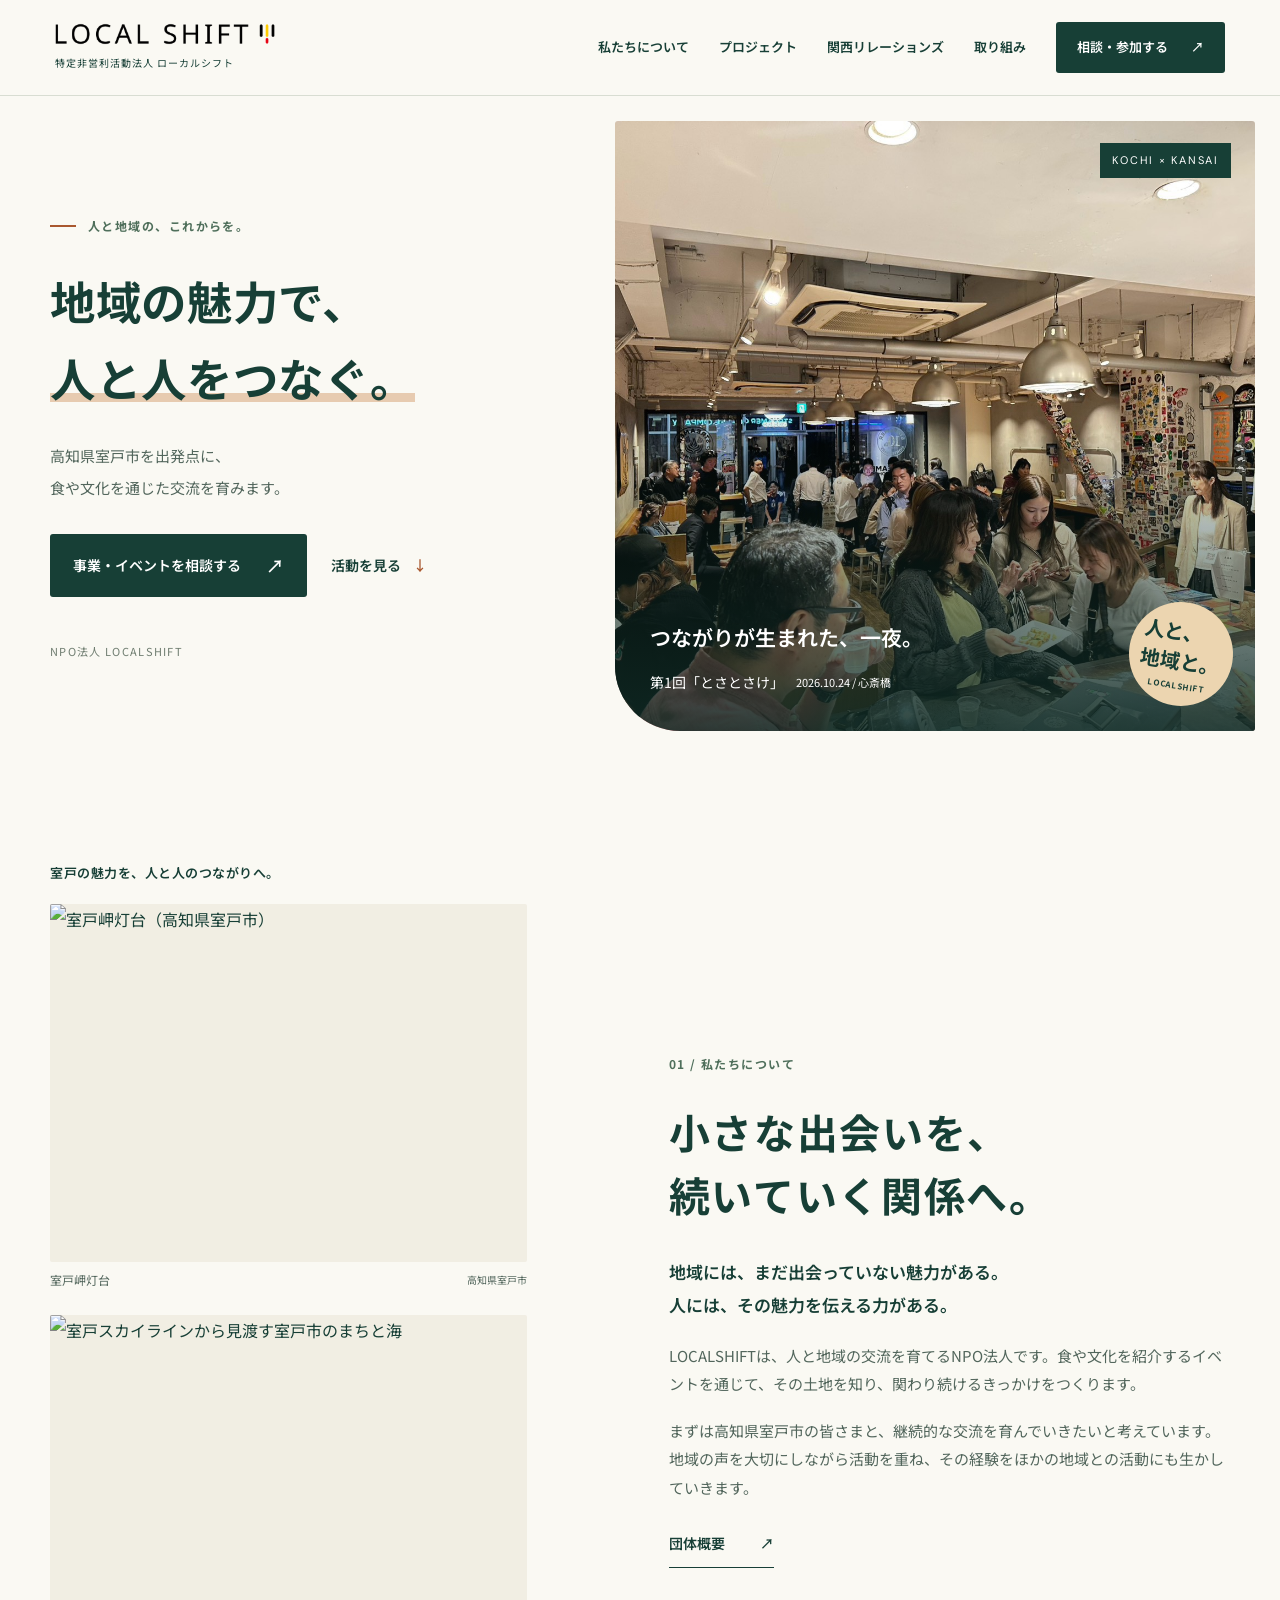
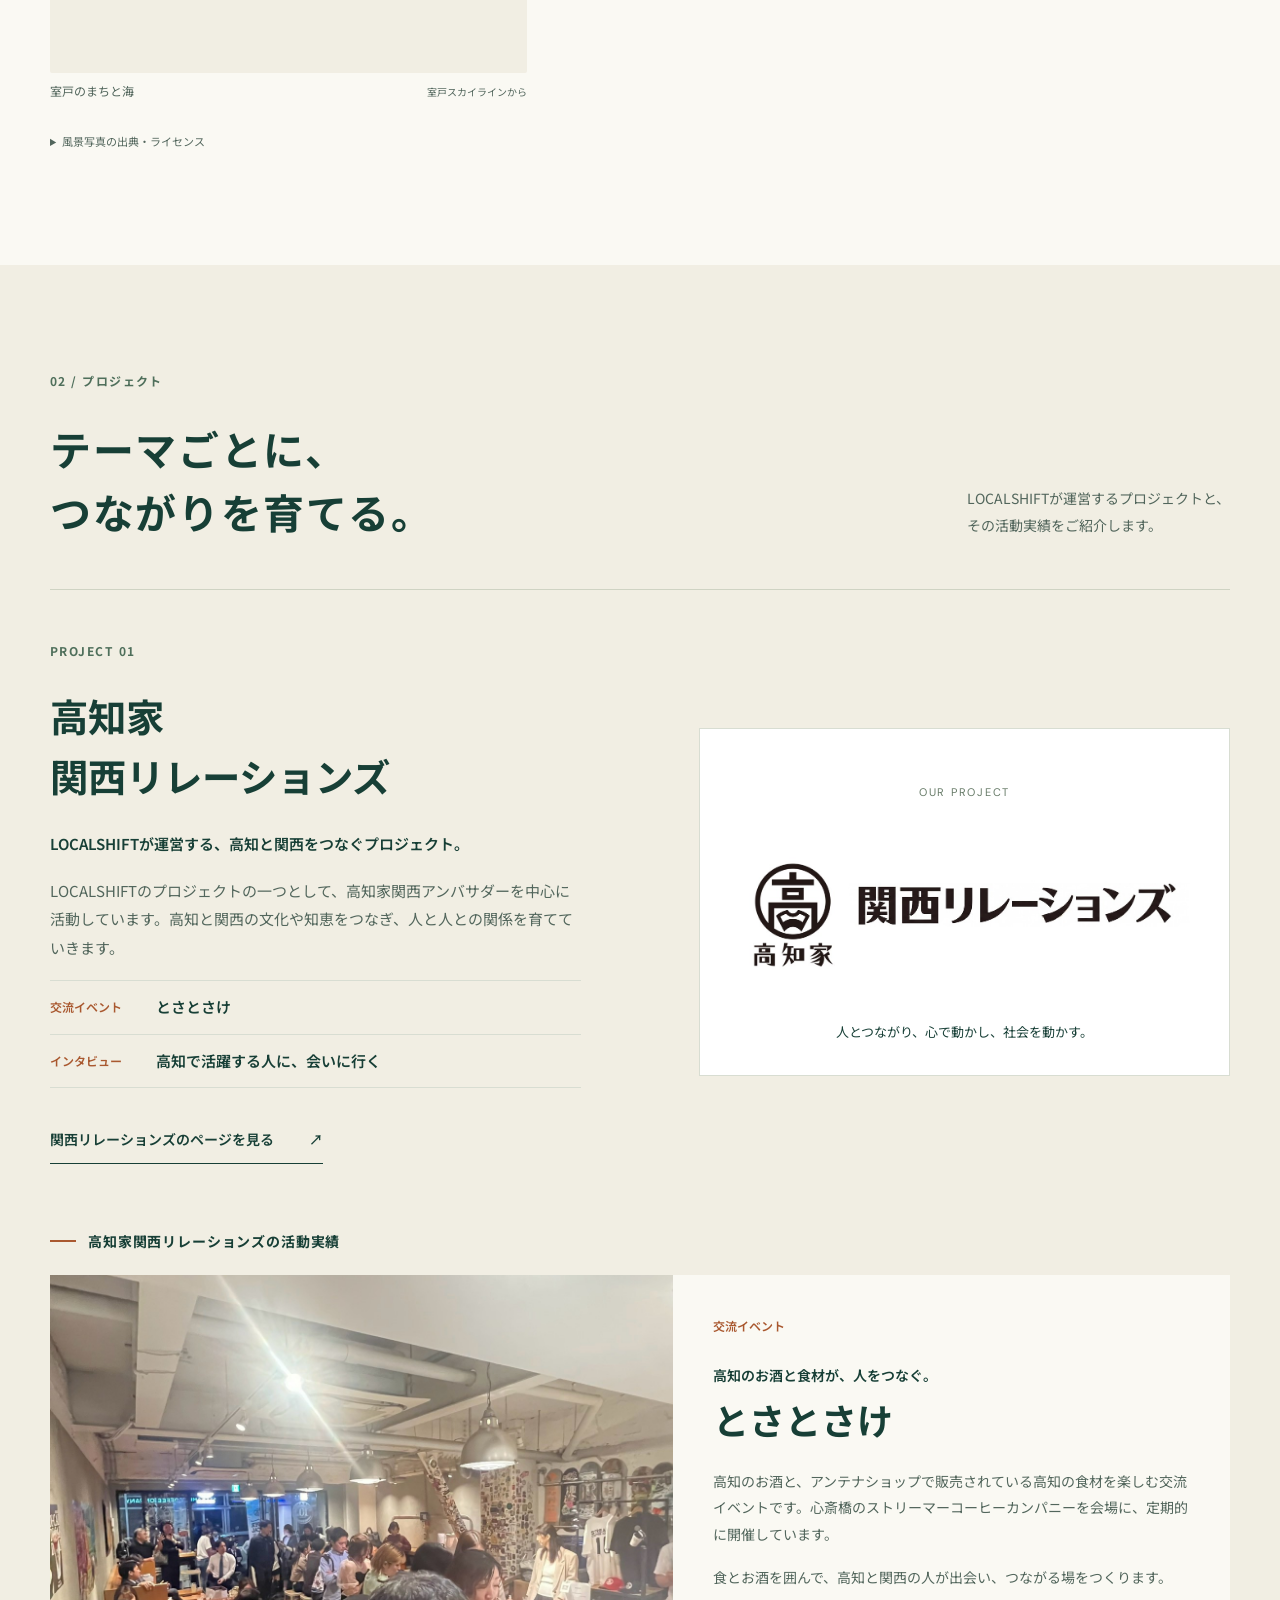
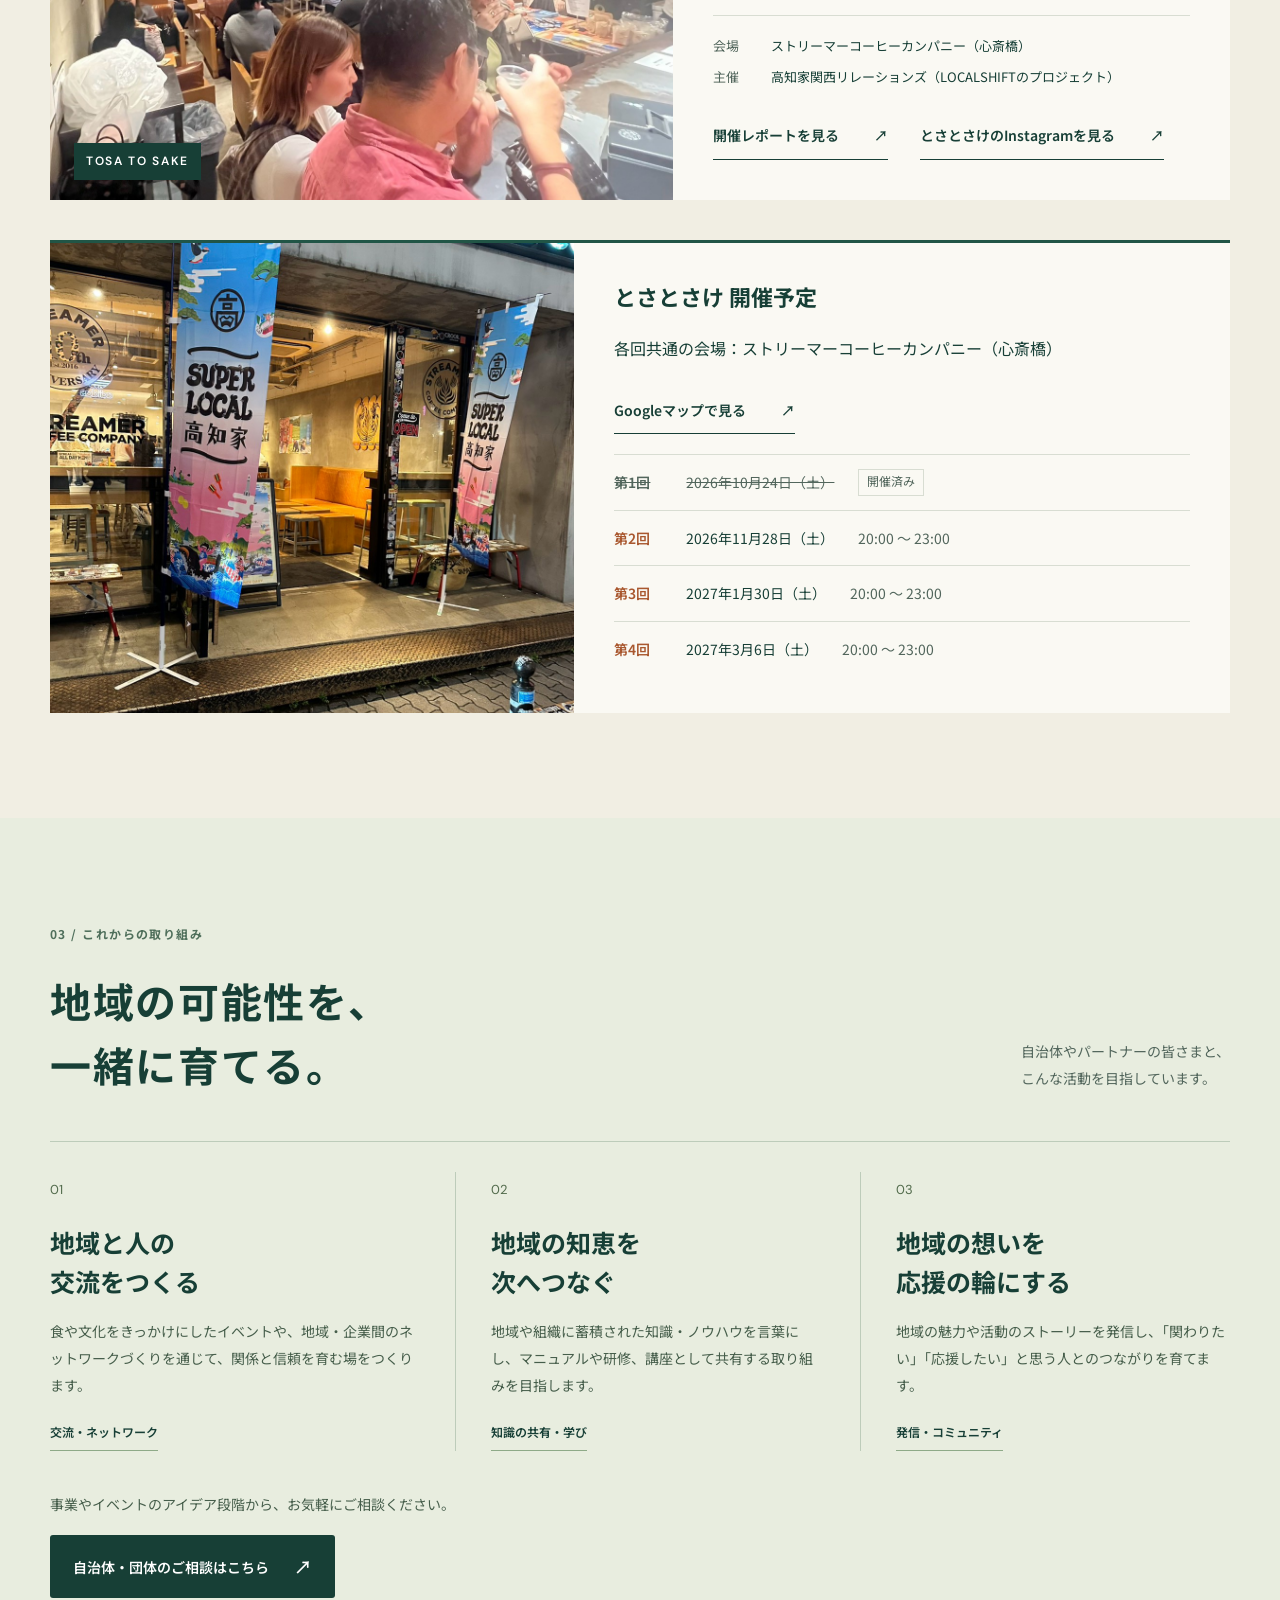
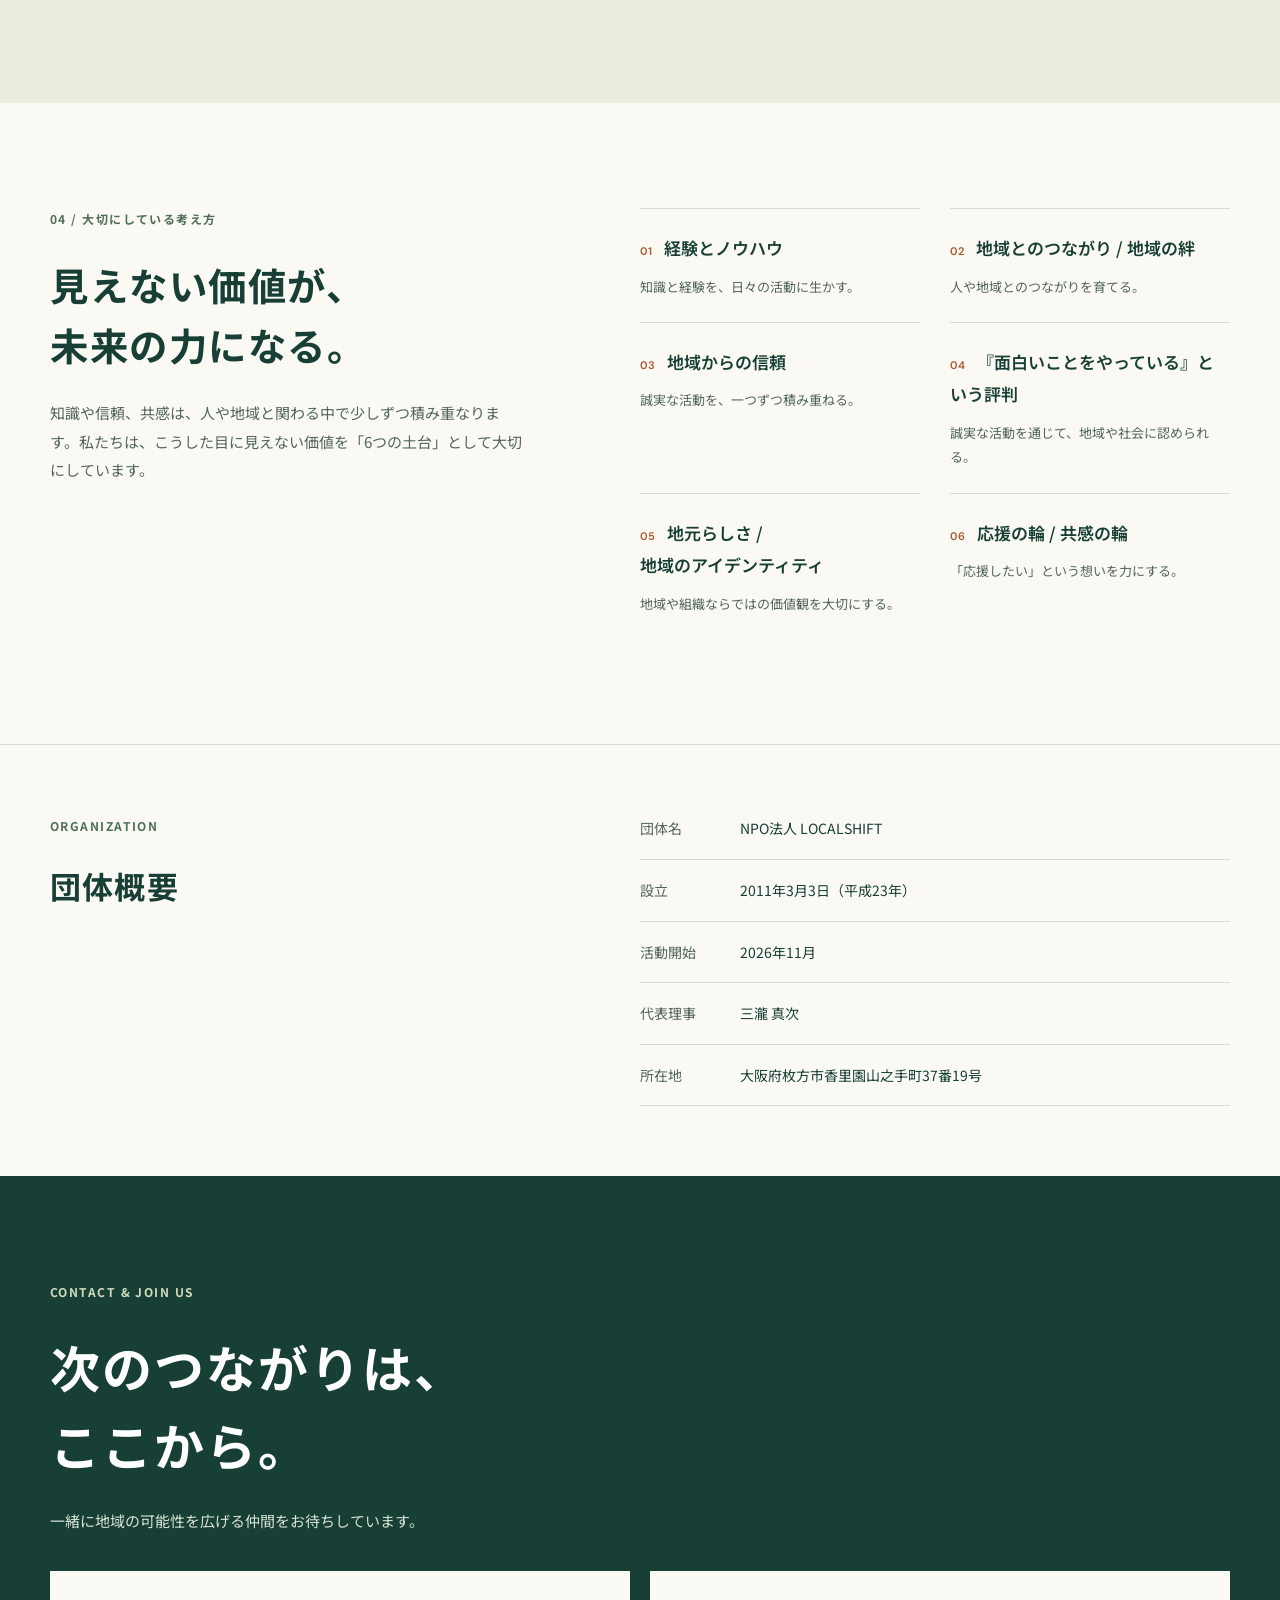
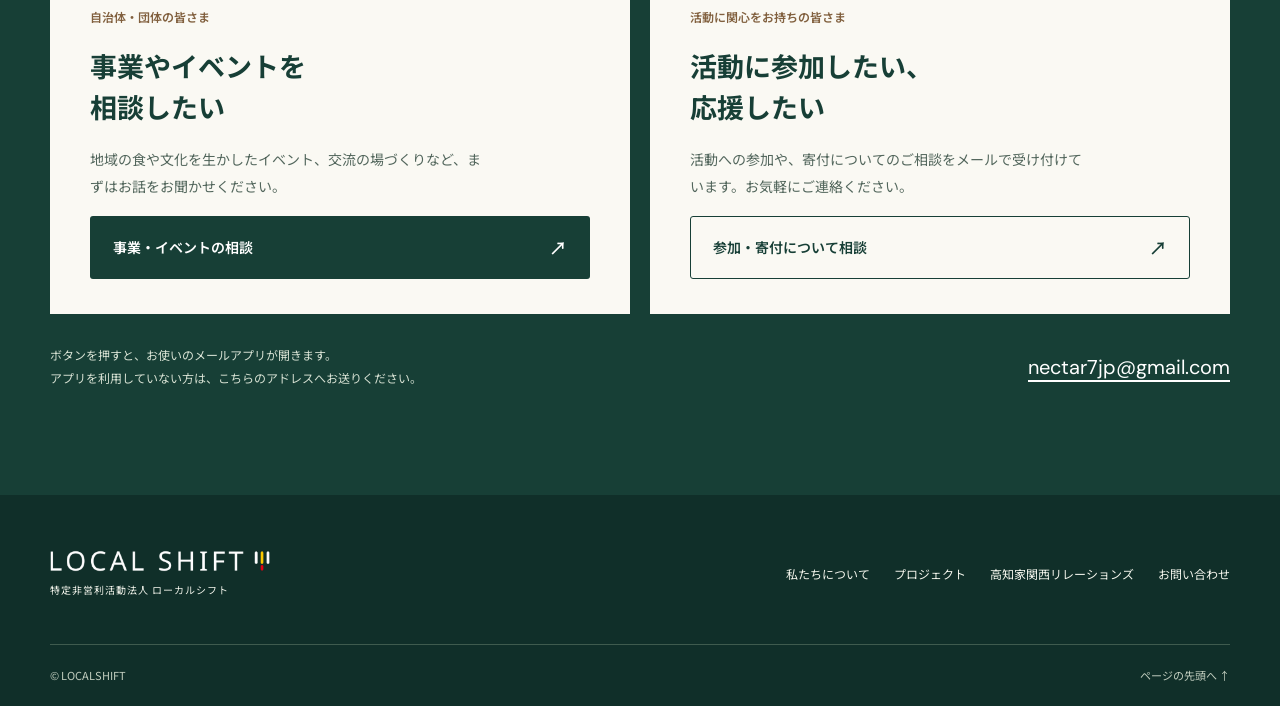
==== commit a1766e7b: "feat: トップのヒーロー下の活動報告バーを削除 ヒーロー写真のキャプションと「02 / プロジェクト」と内容が重複するため" ====
--- a/index.html
+++ b/index.html
@@ -33,7 +33,6 @@
         <div class="hero-stamp" aria-hidden="true">人と、<br>地域と。<span>LOCALSHIFT</span></div>
       </div>
     </section>
-    <a class="latest-news wrap" href="kansai-relations.html#activity"><span class="news-label">活動報告</span><time datetime="2026-10-24">2026.10.24</time><span class="news-text">高知の食とお酒を楽しむ第1回「とさとさけ」を開催しました。</span><span class="news-arrow" aria-hidden="true">↗</span></a>
 
     <section class="section about wrap" id="about" aria-labelledby="about-title">
       <div class="about-photo kochi-scenery">
--- a/style.css
+++ b/style.css
@@ -54,12 +54,6 @@
 .hero-caption small { font-size: 11px; }
 .hero-stamp { position: absolute; right: 22px; bottom: 25px; width: 104px; height: 104px; border-radius: 50%; background: #ecd5b0; color: var(--ink); transform: rotate(9deg); display: flex; flex-direction: column; align-items: center; justify-content: center; font-size: 20px; font-weight: 700; line-height: 1.45; }
 .hero-stamp span { font-size: 8px; letter-spacing: .09em; margin-top: 5px; }
-.latest-news { display: flex; align-items: center; gap: 22px; padding-block: 24px; border-bottom: 1px solid var(--line); font-size: 13px; }
-.latest-news:hover .news-text { text-decoration: underline; text-underline-offset: 4px; }
-.news-label { color: var(--orange); font-size: 12px; font-weight: 700; white-space: nowrap; }
-.latest-news time { font-family: 'DM Sans',sans-serif; font-size: 12px; }
-.news-text { flex: 1; }
-.news-arrow { font-size: 22px; }
 .about { display: grid; grid-template-columns: .85fr 1fr; gap: 12%; align-items: center; }
 .about-photo { position: relative; }
 .scenery-label { font-size: 13px; font-weight: 600; letter-spacing: .04em; margin-bottom: 18px; }
@@ -321,9 +315,6 @@
   .hero-caption>span:last-child { flex-direction: row; align-items: center; gap: 9px; font-size: 12px; }
   .hero-caption small { font-size: 10px; }
   .photo-corner { right: 15px; top: 15px; font-size: 10px; }
-  .latest-news { flex-wrap: wrap; gap: 7px 16px; padding-block: 20px; }
-  .news-text { flex-basis: calc(100% - 30px); font-size: 12px; }
-  .news-arrow { font-size: 20px; }
   .about { display: flex; flex-direction: column-reverse; gap: 32px; }
   .about-copy h2 { font-size: 31px; }
   .about-copy .lead { font-size: 15px!important; }
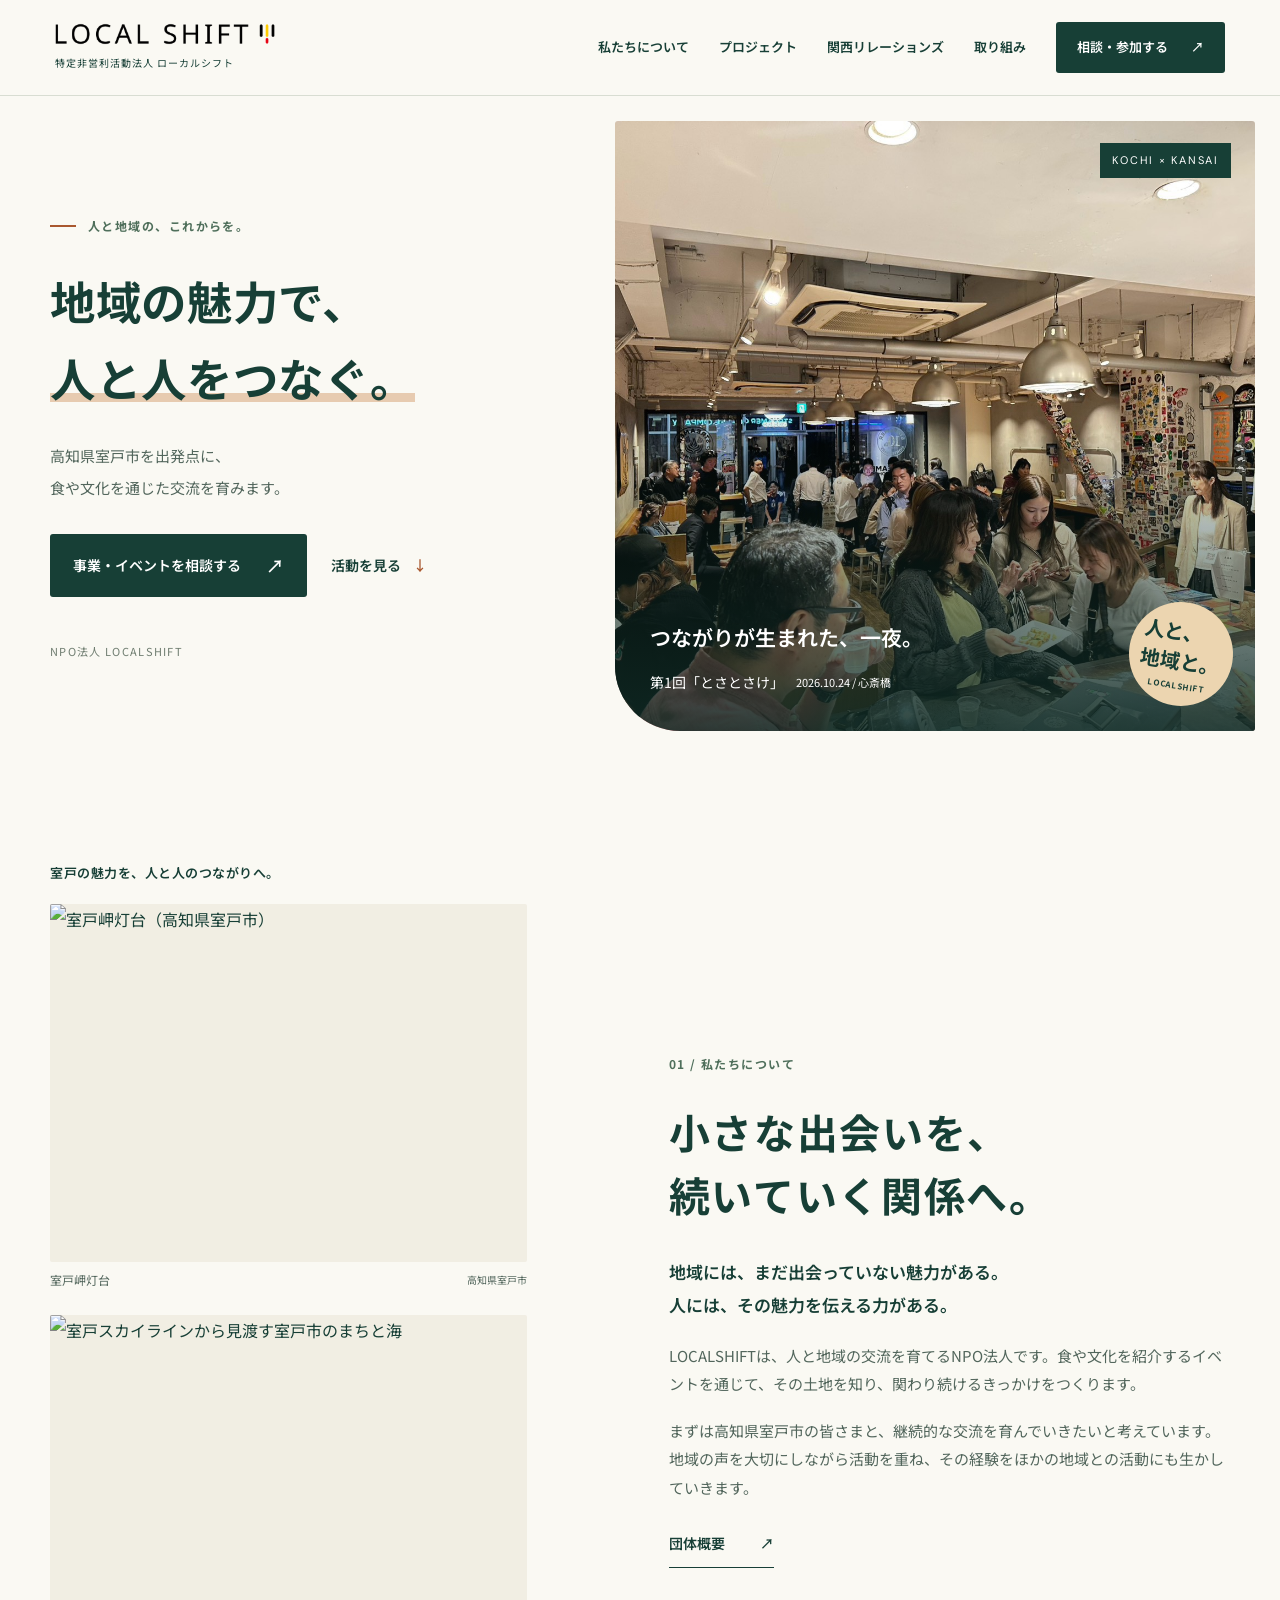
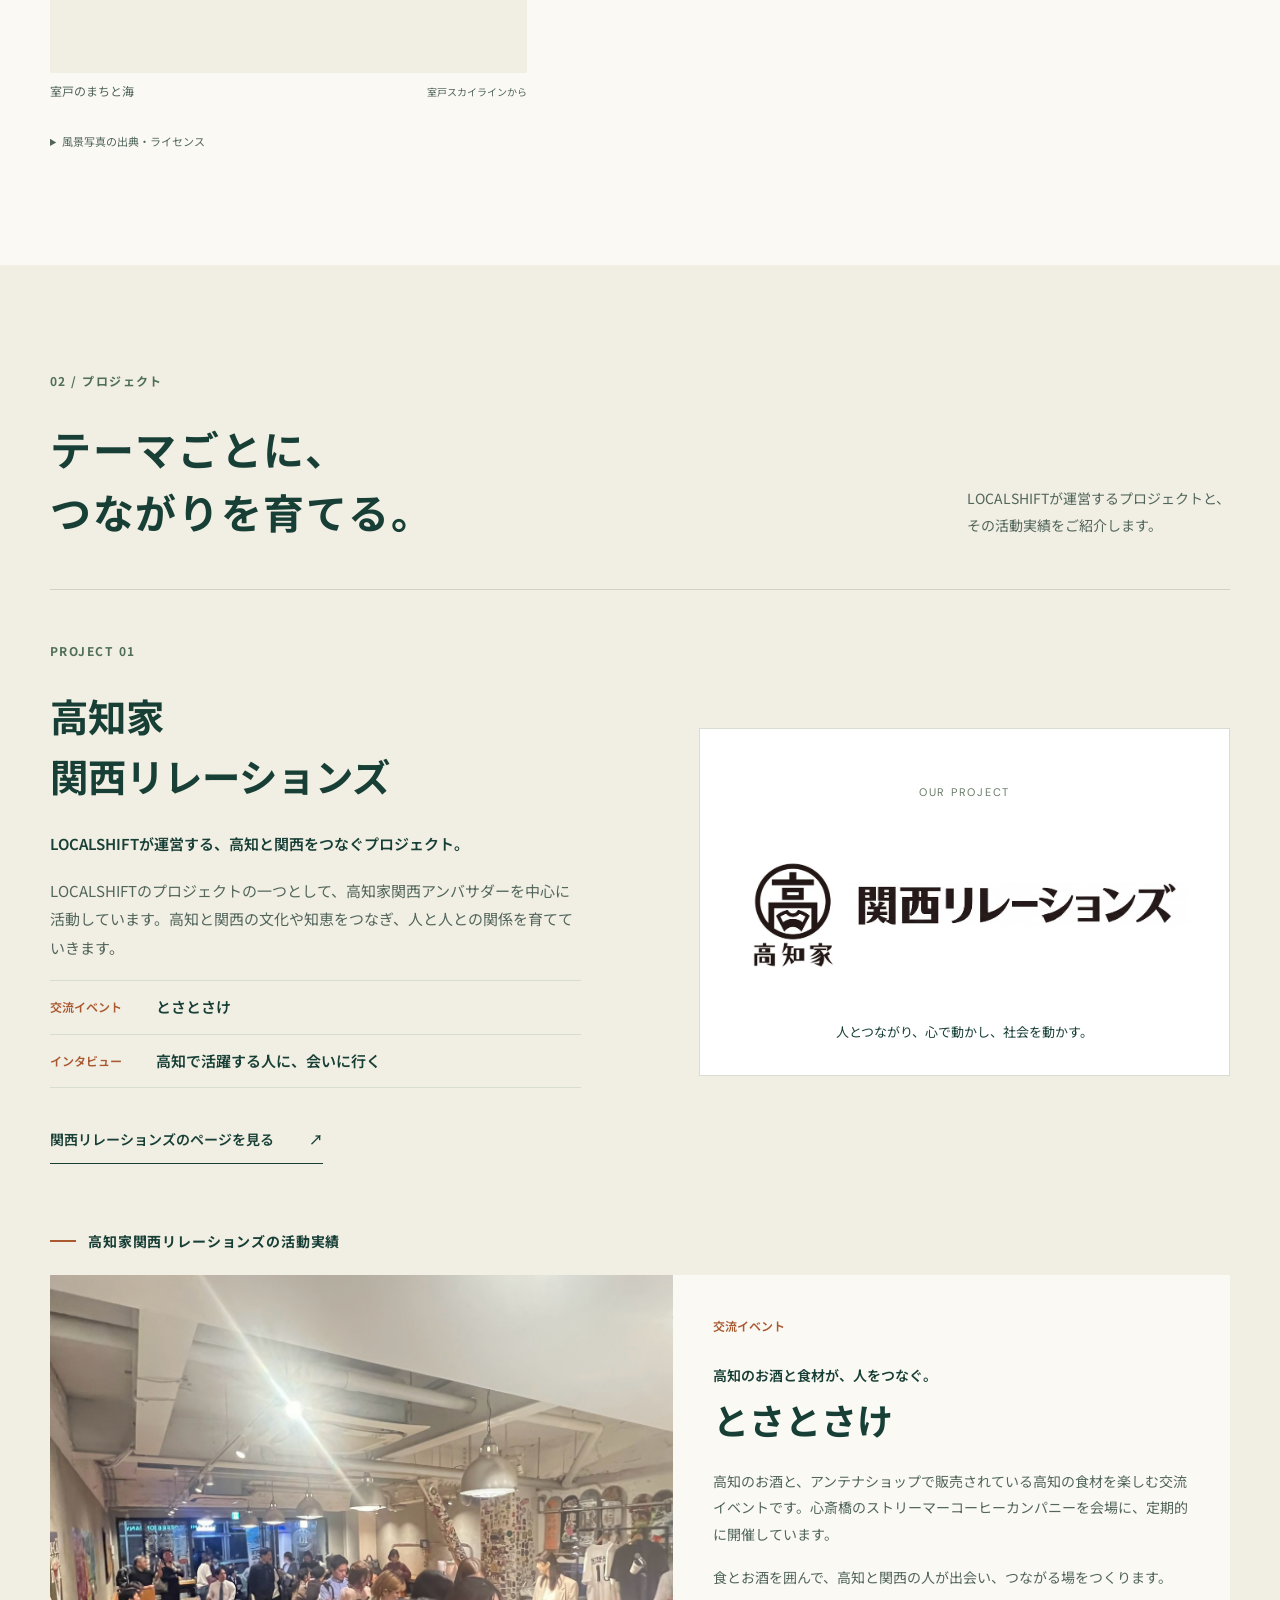
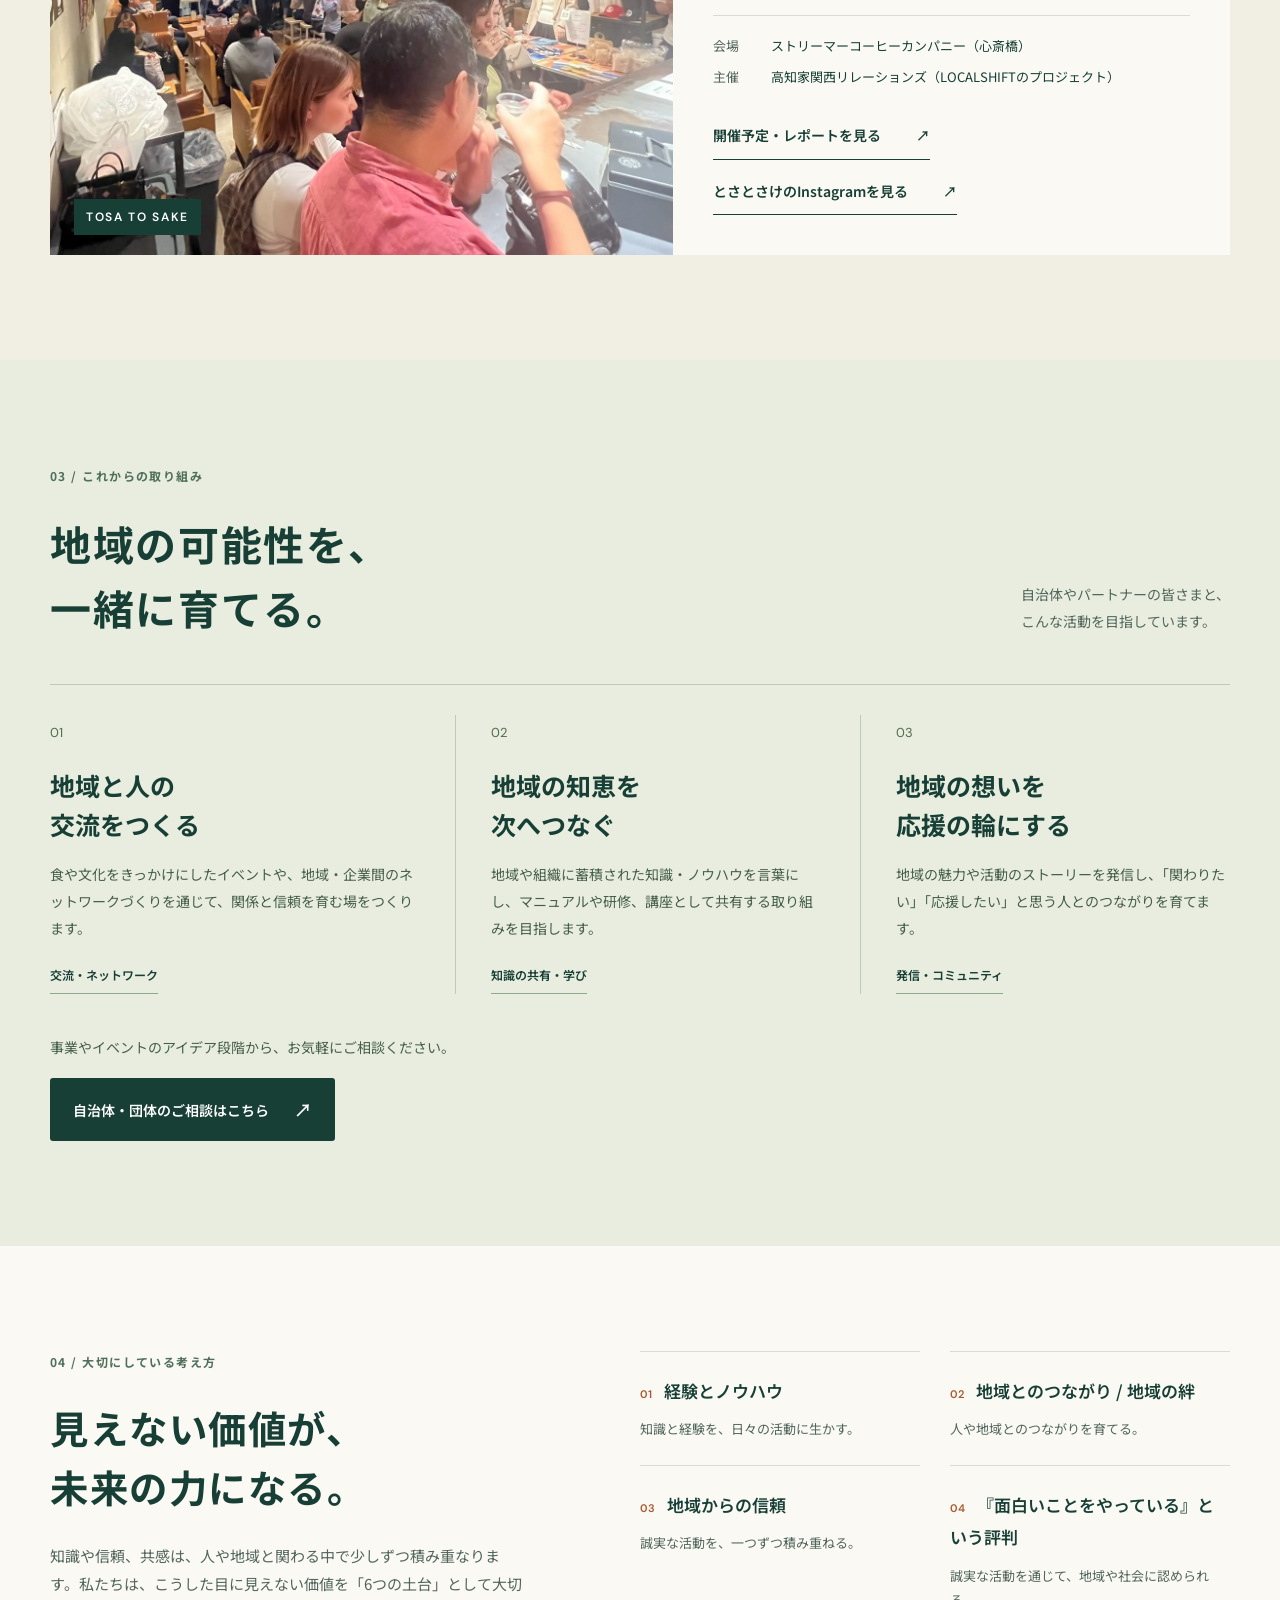
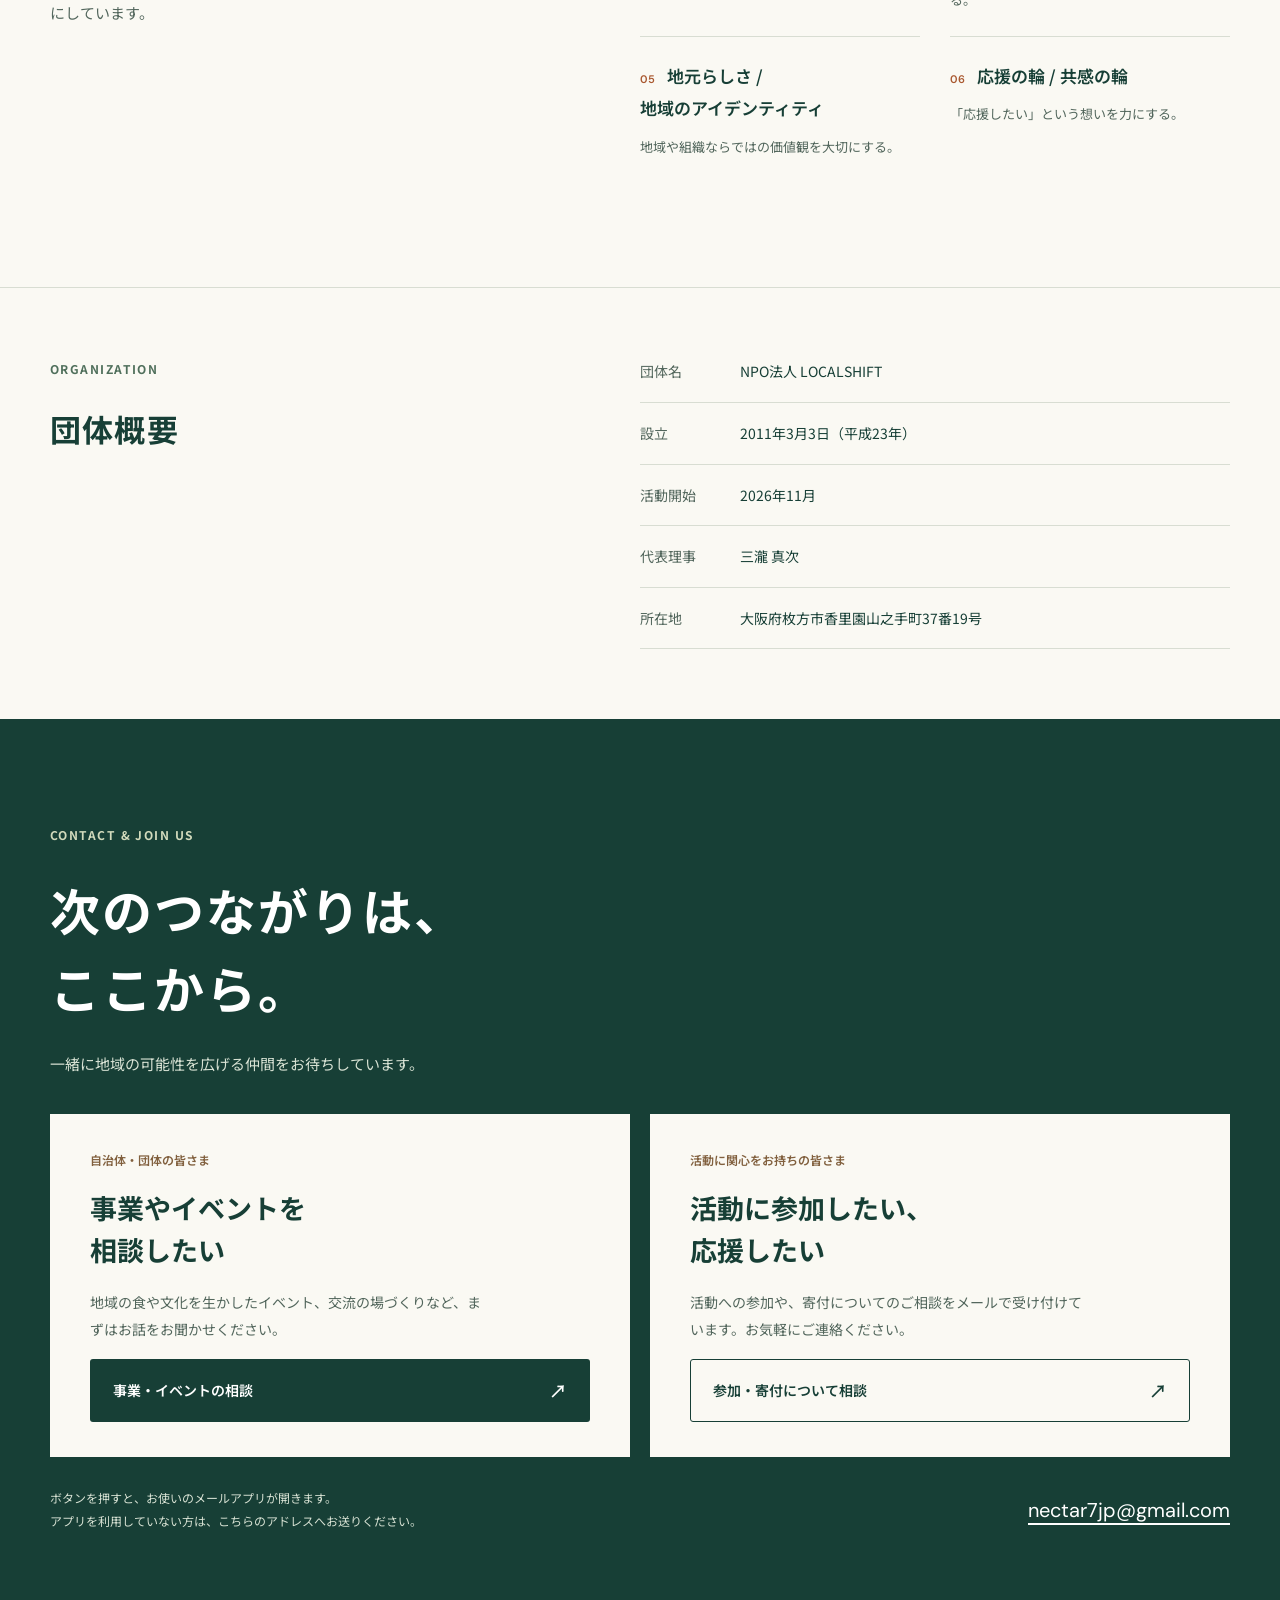
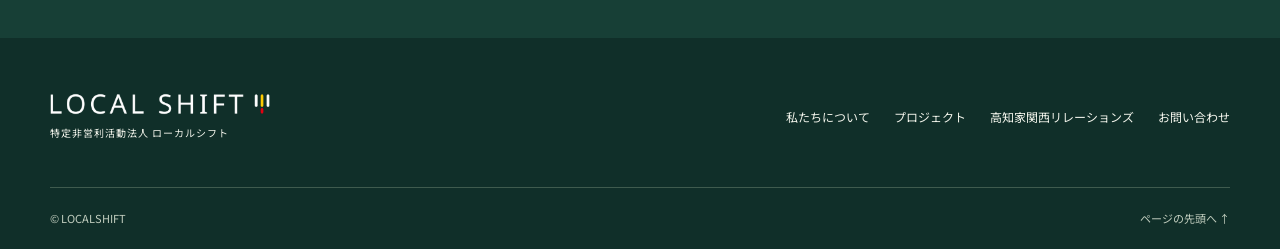
==== commit 8a6a0bcb: "feat: トップのとさとさけ開催予定を削除し、詳細は関西リレーションズのページへ誘導 - 開催予定（写真・日程・地図リンク）を削除 - リンク文言を「開催予定・レポートを見る」に変更" ====
--- a/index.html
+++ b/index.html
@@ -49,23 +49,9 @@
       <article class="project-block" id="relations" aria-labelledby="relations-title">
       <div class="relations"><div class="relations-copy"><p class="eyebrow">PROJECT 01</p><h3 id="relations-title">高知家<br>関西リレーションズ</h3><p class="lead">LOCALSHIFTが運営する、高知と関西をつなぐプロジェクト。</p><p>LOCALSHIFTのプロジェクトの一つとして、高知家関西アンバサダーを中心に活動しています。高知と関西の文化や知恵をつなぎ、人と人との関係を育てていきます。</p><ul class="relations-activities"><li><span>交流イベント</span>とさとさけ</li><li><span>インタビュー</span>高知で活躍する人に、会いに行く</li></ul><a class="text-link" href="kansai-relations.html">関西リレーションズのページを見る <span aria-hidden="true">↗</span></a></div><div class="relations-identity"><span class="identity-tag">OUR PROJECT</span><img src="関西リレーションズロゴ.jpeg" width="1143" height="361" loading="lazy" alt="高知家 関西リレーションズ"><p>人とつながり、心で動かし、社会を動かす。</p></div></div>
       <p class="project-activity-label">高知家関西リレーションズの活動実績</p>
-      <article class="event event-intro"><div class="event-main-photo"><img src="1024tosatosake/LINE_ALBUM_20261025_261027_6.jpg" width="1280" height="1280" loading="lazy" alt="大勢の参加者で賑わう、とさとさけの会場"><span class="event-photo-label">TOSA TO SAKE</span></div>
-        <div class="event-copy"><div class="event-meta"><span>交流イベント</span></div><p class="event-kicker">高知のお酒と食材が、人をつなぐ。</p><h3>とさとさけ</h3><p>高知のお酒と、アンテナショップで販売されている高知の食材を楽しむ交流イベントです。心斎橋のストリーマーコーヒーカンパニーを会場に、定期的に開催しています。</p><p>食とお酒を囲んで、高知と関西の人が出会い、つながる場をつくります。</p><dl class="event-details"><div><dt>会場</dt><dd>ストリーマーコーヒーカンパニー（心斎橋）</dd></div><div><dt>主催</dt><dd>高知家関西リレーションズ（LOCALSHIFTのプロジェクト）</dd></div></dl><div class="event-links"><a class="text-link" href="kansai-relations.html#activity">開催レポートを見る <span aria-hidden="true">↗</span></a><a class="text-link" href="https://www.instagram.com/tosatosake/" target="_blank" rel="noopener noreferrer">とさとさけのInstagramを見る <span aria-hidden="true">↗</span><span class="sr-only">（新しいタブで開きます）</span></a></div></div>
+      <article class="event"><div class="event-main-photo"><img src="1024tosatosake/LINE_ALBUM_20261025_261027_6.jpg" width="1280" height="1280" loading="lazy" alt="大勢の参加者で賑わう、とさとさけの会場"><span class="event-photo-label">TOSA TO SAKE</span></div>
+        <div class="event-copy"><div class="event-meta"><span>交流イベント</span></div><p class="event-kicker">高知のお酒と食材が、人をつなぐ。</p><h3>とさとさけ</h3><p>高知のお酒と、アンテナショップで販売されている高知の食材を楽しむ交流イベントです。心斎橋のストリーマーコーヒーカンパニーを会場に、定期的に開催しています。</p><p>食とお酒を囲んで、高知と関西の人が出会い、つながる場をつくります。</p><dl class="event-details"><div><dt>会場</dt><dd>ストリーマーコーヒーカンパニー（心斎橋）</dd></div><div><dt>主催</dt><dd>高知家関西リレーションズ（LOCALSHIFTのプロジェクト）</dd></div></dl><div class="event-links"><a class="text-link" href="kansai-relations.html#activity">開催予定・レポートを見る <span aria-hidden="true">↗</span></a><a class="text-link" href="https://www.instagram.com/tosatosake/" target="_blank" rel="noopener noreferrer">とさとさけのInstagramを見る <span aria-hidden="true">↗</span><span class="sr-only">（新しいタブで開きます）</span></a></div></div>
       </article>
-      <section class="event-schedule" aria-labelledby="schedule-title">
-        <div class="schedule-photo"><img src="1024tosatosake/LINE_ALBUM_20261025_261027_2.jpg" width="1108" height="1477" loading="lazy" alt="「SUPER LOCAL 高知家」ののぼりが立つ、ストリーマーコーヒーカンパニーの店頭"></div>
-        <div class="schedule-body">
-        <h3 id="schedule-title">とさとさけ 開催予定</h3>
-        <p>各回共通の会場：ストリーマーコーヒーカンパニー（心斎橋）</p>
-        <a class="text-link schedule-map" href="https://www.google.com/maps/search/?api=1&amp;query=%E3%82%B9%E3%83%88%E3%83%AA%E3%83%BC%E3%83%9E%E3%83%BC%E3%82%B3%E3%83%BC%E3%83%92%E3%83%BC%E3%82%AB%E3%83%B3%E3%83%91%E3%83%8B%E3%83%BC%20%E5%BF%83%E6%96%8E%E6%A9%8B" target="_blank" rel="noopener noreferrer">Googleマップで見る <span aria-hidden="true">↗</span><span class="sr-only">（新しいタブで開きます）</span></a>
-        <dl class="schedule-list">
-          <div class="is-past"><dt>第1回</dt><dd><time datetime="2026-10-24">2026年10月24日（土）</time><span class="schedule-status">開催済み</span></dd></div>
-          <div><dt>第2回</dt><dd><time datetime="2026-11-28">2026年11月28日（土）</time><span class="schedule-hours"><time datetime="2026-11-28T20:00:00+09:00">20:00</time> ～ <time datetime="2026-11-28T23:00:00+09:00">23:00</time></span></dd></div>
-          <div><dt>第3回</dt><dd><time datetime="2027-01-30">2027年1月30日（土）</time><span class="schedule-hours"><time datetime="2027-01-30T20:00:00+09:00">20:00</time> ～ <time datetime="2027-01-30T23:00:00+09:00">23:00</time></span></dd></div>
-          <div><dt>第4回</dt><dd><time datetime="2027-03-06">2027年3月6日（土）</time><span class="schedule-hours"><time datetime="2027-03-06T20:00:00+09:00">20:00</time> ～ <time datetime="2027-03-06T23:00:00+09:00">23:00</time></span></dd></div>
-        </dl>
-        </div>
-      </section>
       </article>
     </div></section>
 
--- a/style.css
+++ b/style.css
@@ -102,8 +102,6 @@
 .event-details div { display: flex; gap: 18px; padding-block: 3px; }
 .event-details dt { color: var(--muted); min-width: 40px; }
 .event-details dd { margin: 0; }
-.event-intro { margin-bottom: 40px; }
-.event-intro + .event-schedule { margin-bottom: 0; }
 .event-links { display: flex; flex-wrap: wrap; gap: 8px 32px; }
 .photo-gallery { display: grid; grid-template-columns: repeat(3,1fr); gap: 20px; margin-top: 26px; }
 .photo-gallery figure { margin: 0; }
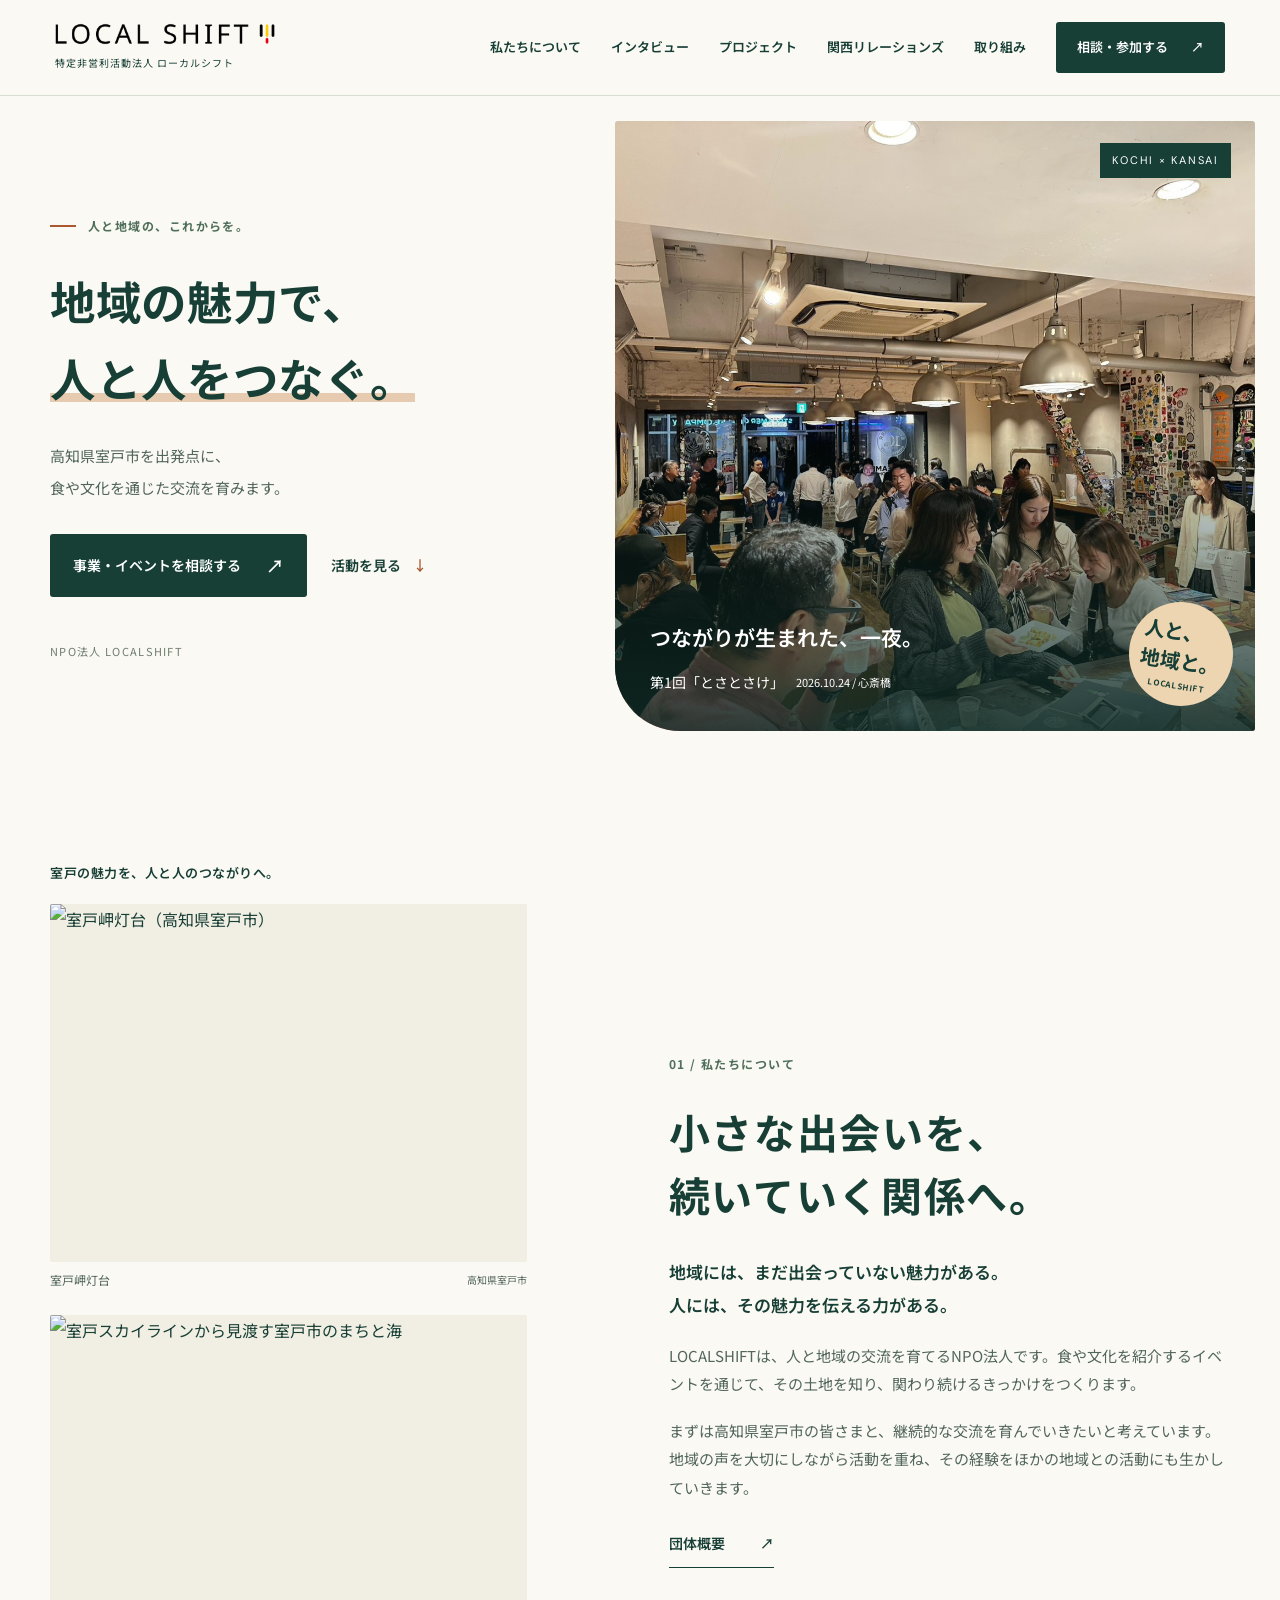
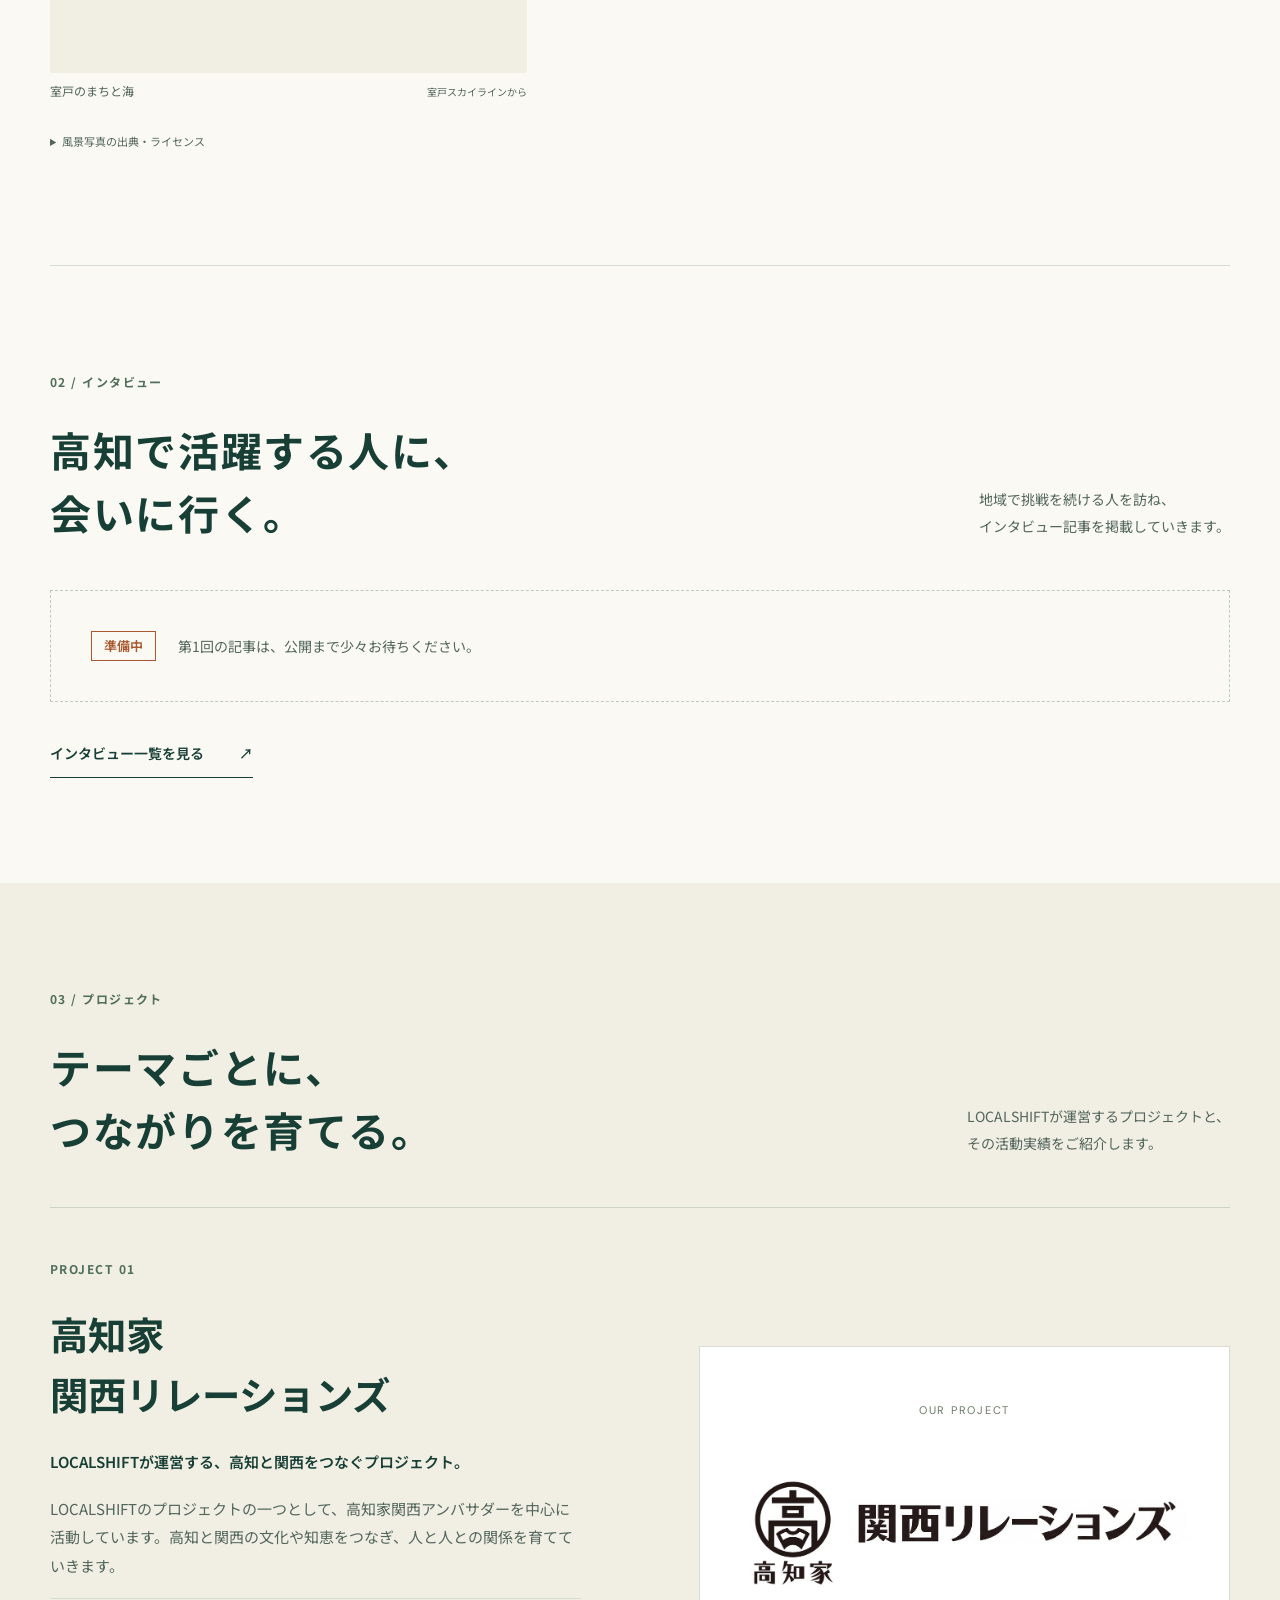
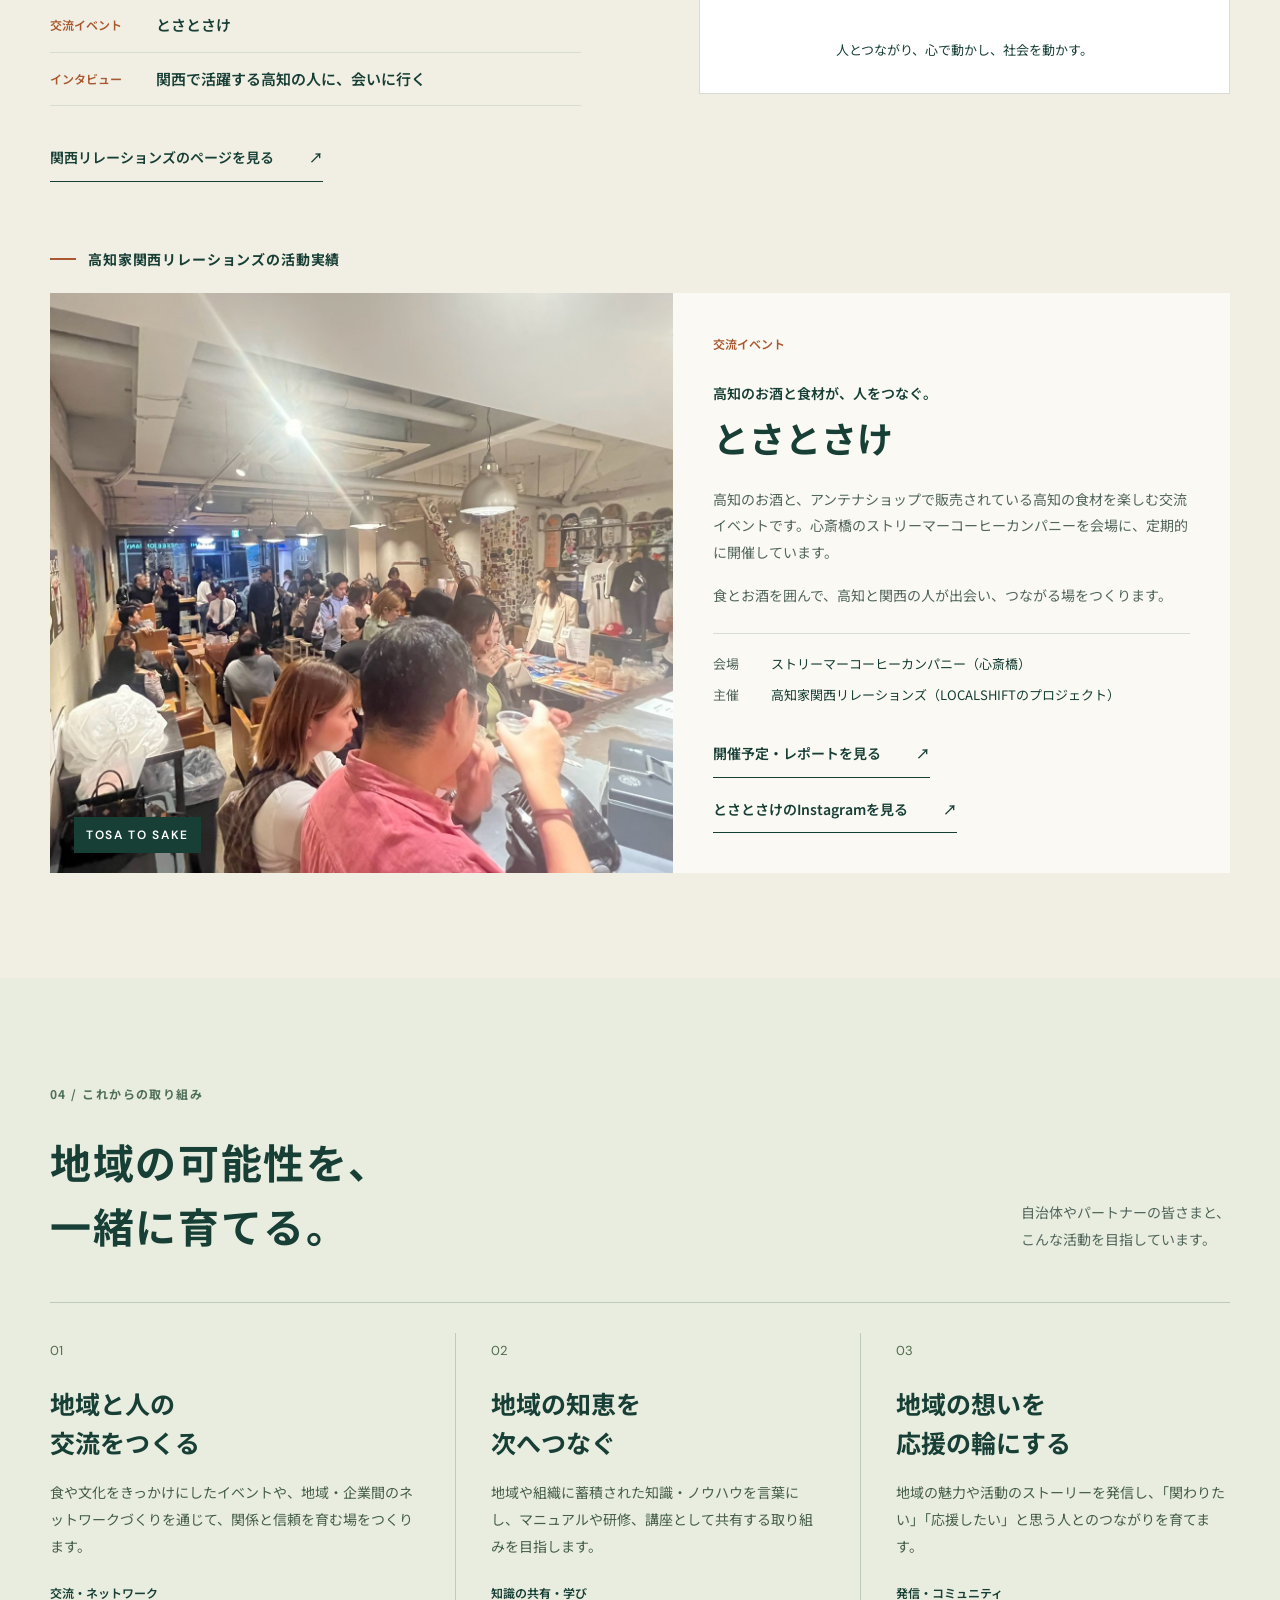
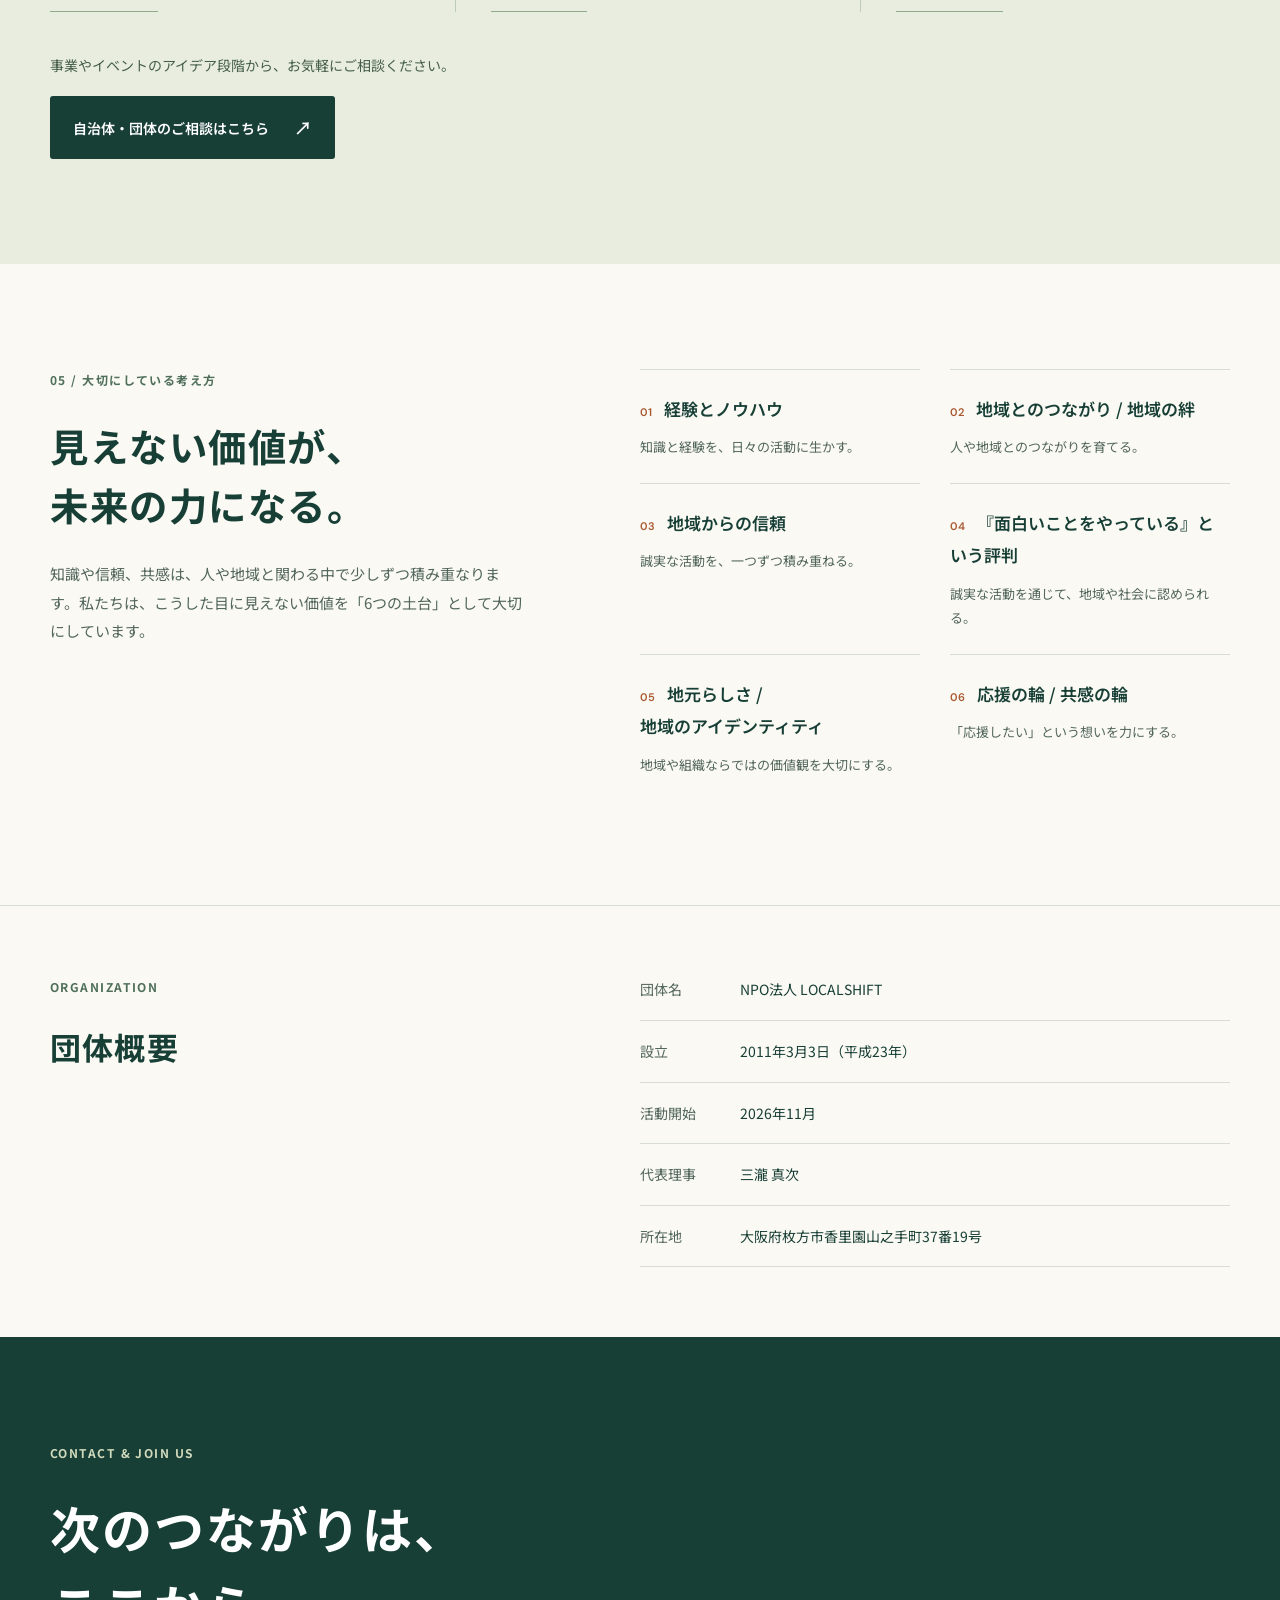
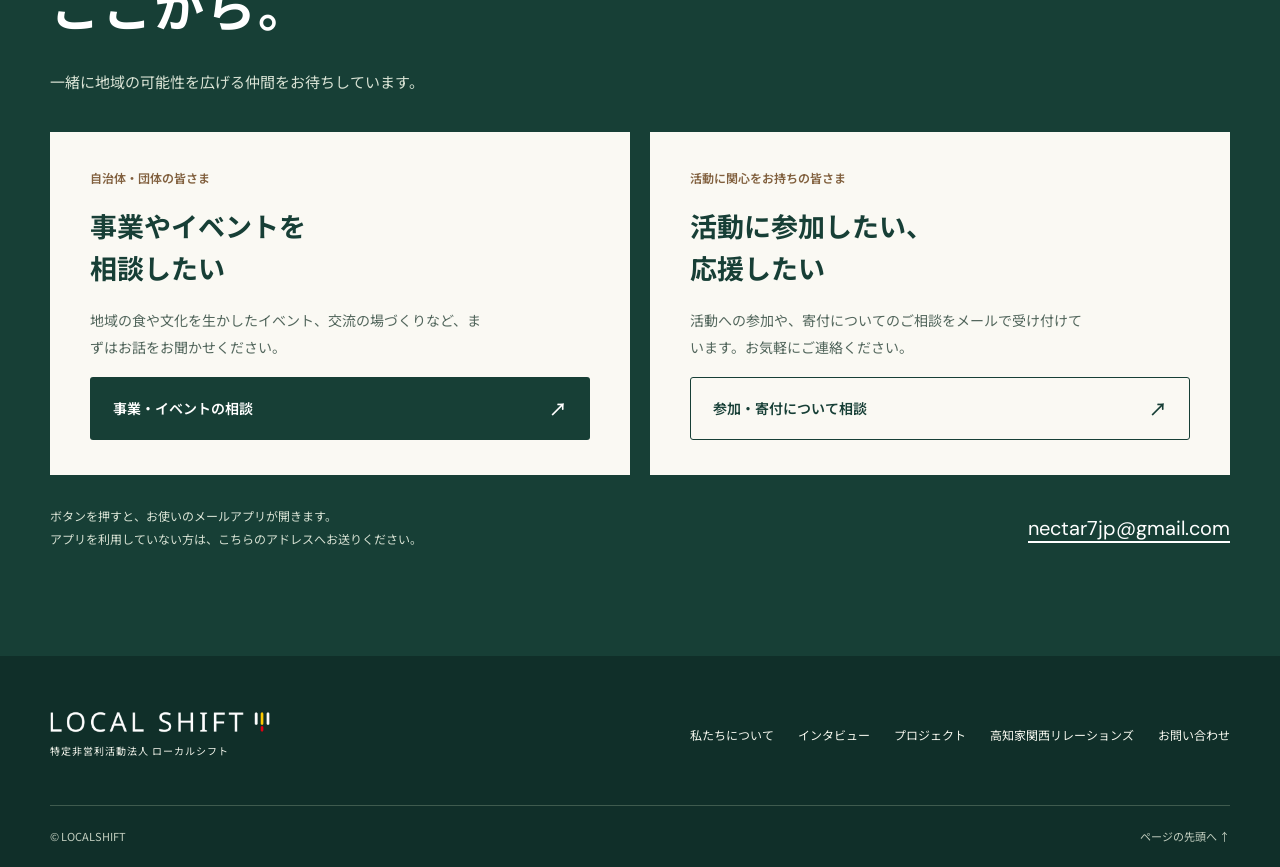
==== commit bfcf79f7: "feat: インタビューをLOCALSHIFT本体と関西リレーションズの2系統に分ける - LOCALSHIFT本体「高知で活躍する人に、会いに行く」: トップに「02 / インタビュー」を新設し、一" ====
--- a/index.html
+++ b/index.html
@@ -14,8 +14,8 @@
   <a class="skip-link" href="#main">本文へ移動</a>
   <header class="site-header">
     <a class="brand" href="#top" aria-label="LOCALSHIFT トップへ"><img class="brand-logo" src="assets/logo.png" width="354" height="36" alt="LOCAL SHIFT"><span class="brand-sub">特定非営利活動法人 ローカルシフト</span></a>
-    <nav class="desktop-nav" aria-label="メインナビゲーション"><a href="#about">私たちについて</a><a href="#news">プロジェクト</a><a href="kansai-relations.html">関西リレーションズ</a><a href="#projects">取り組み</a><a href="#contact" class="nav-contact">相談・参加する <span aria-hidden="true">↗</span></a></nav>
-    <details class="mobile-nav"><summary>メニュー <span aria-hidden="true">＋</span></summary><nav aria-label="モバイルナビゲーション"><a href="#about">私たちについて</a><a href="#news">プロジェクト</a><a href="kansai-relations.html">高知家関西リレーションズ</a><a href="#projects">取り組み</a><a href="#contact">相談・参加する</a></nav></details>
+    <nav class="desktop-nav" aria-label="メインナビゲーション"><a href="#about">私たちについて</a><a href="#interview">インタビュー</a><a href="#news">プロジェクト</a><a href="kansai-relations.html">関西リレーションズ</a><a href="#projects">取り組み</a><a href="#contact" class="nav-contact">相談・参加する <span aria-hidden="true">↗</span></a></nav>
+    <details class="mobile-nav"><summary>メニュー <span aria-hidden="true">＋</span></summary><nav aria-label="モバイルナビゲーション"><a href="#about">私たちについて</a><a href="#interview">インタビュー</a><a href="#news">プロジェクト</a><a href="kansai-relations.html">高知家関西リレーションズ</a><a href="#projects">取り組み</a><a href="#contact">相談・参加する</a></nav></details>
   </header>
   <main id="main">
     <section class="hero" id="top" aria-labelledby="hero-title">
@@ -44,10 +44,12 @@
       <div class="about-copy"><p class="eyebrow">01 / 私たちについて</p><h2 id="about-title">小さな出会いを、<br>続いていく関係へ。</h2><p class="lead">地域には、まだ出会っていない魅力がある。<br>人には、その魅力を伝える力がある。</p><p>LOCALSHIFTは、人と地域の交流を育てるNPO法人です。食や文化を紹介するイベントを通じて、その土地を知り、関わり続けるきっかけをつくります。</p><p>まずは高知県室戸市の皆さまと、継続的な交流を育んでいきたいと考えています。地域の声を大切にしながら活動を重ね、その経験をほかの地域との活動にも生かしていきます。</p><a class="text-link" href="#organization">団体概要 <span aria-hidden="true">↗</span></a></div>
     </section>
 
+    <section class="interview section wrap section-divided" id="interview" aria-labelledby="interview-title"><div class="section-heading"><div><p class="eyebrow">02 / インタビュー</p><h2 id="interview-title">高知で活躍する人に、<br>会いに行く。</h2></div><p>地域で挑戦を続ける人を訪ね、<br>インタビュー記事を掲載していきます。</p></div><div class="interview-coming"><span class="interview-status">準備中</span><p>第1回の記事は、公開まで少々お待ちください。</p></div><a class="text-link interview-links-row" href="interviews.html">インタビュー一覧を見る <span aria-hidden="true">↗</span></a></section>
+
     <section class="activity section" id="news" aria-labelledby="activity-title"><div class="wrap">
-      <div class="section-heading"><div><p class="eyebrow">02 / プロジェクト</p><h2 id="activity-title">テーマごとに、<br>つながりを育てる。</h2></div><p>LOCALSHIFTが運営するプロジェクトと、<br>その活動実績をご紹介します。</p></div>
+      <div class="section-heading"><div><p class="eyebrow">03 / プロジェクト</p><h2 id="activity-title">テーマごとに、<br>つながりを育てる。</h2></div><p>LOCALSHIFTが運営するプロジェクトと、<br>その活動実績をご紹介します。</p></div>
       <article class="project-block" id="relations" aria-labelledby="relations-title">
-      <div class="relations"><div class="relations-copy"><p class="eyebrow">PROJECT 01</p><h3 id="relations-title">高知家<br>関西リレーションズ</h3><p class="lead">LOCALSHIFTが運営する、高知と関西をつなぐプロジェクト。</p><p>LOCALSHIFTのプロジェクトの一つとして、高知家関西アンバサダーを中心に活動しています。高知と関西の文化や知恵をつなぎ、人と人との関係を育てていきます。</p><ul class="relations-activities"><li><span>交流イベント</span>とさとさけ</li><li><span>インタビュー</span>高知で活躍する人に、会いに行く</li></ul><a class="text-link" href="kansai-relations.html">関西リレーションズのページを見る <span aria-hidden="true">↗</span></a></div><div class="relations-identity"><span class="identity-tag">OUR PROJECT</span><img src="関西リレーションズロゴ.jpeg" width="1143" height="361" loading="lazy" alt="高知家 関西リレーションズ"><p>人とつながり、心で動かし、社会を動かす。</p></div></div>
+      <div class="relations"><div class="relations-copy"><p class="eyebrow">PROJECT 01</p><h3 id="relations-title">高知家<br>関西リレーションズ</h3><p class="lead">LOCALSHIFTが運営する、高知と関西をつなぐプロジェクト。</p><p>LOCALSHIFTのプロジェクトの一つとして、高知家関西アンバサダーを中心に活動しています。高知と関西の文化や知恵をつなぎ、人と人との関係を育てていきます。</p><ul class="relations-activities"><li><span>交流イベント</span>とさとさけ</li><li><span>インタビュー</span>関西で活躍する高知の人に、会いに行く</li></ul><a class="text-link" href="kansai-relations.html">関西リレーションズのページを見る <span aria-hidden="true">↗</span></a></div><div class="relations-identity"><span class="identity-tag">OUR PROJECT</span><img src="関西リレーションズロゴ.jpeg" width="1143" height="361" loading="lazy" alt="高知家 関西リレーションズ"><p>人とつながり、心で動かし、社会を動かす。</p></div></div>
       <p class="project-activity-label">高知家関西リレーションズの活動実績</p>
       <article class="event"><div class="event-main-photo"><img src="1024tosatosake/LINE_ALBUM_20261025_261027_6.jpg" width="1280" height="1280" loading="lazy" alt="大勢の参加者で賑わう、とさとさけの会場"><span class="event-photo-label">TOSA TO SAKE</span></div>
         <div class="event-copy"><div class="event-meta"><span>交流イベント</span></div><p class="event-kicker">高知のお酒と食材が、人をつなぐ。</p><h3>とさとさけ</h3><p>高知のお酒と、アンテナショップで販売されている高知の食材を楽しむ交流イベントです。心斎橋のストリーマーコーヒーカンパニーを会場に、定期的に開催しています。</p><p>食とお酒を囲んで、高知と関西の人が出会い、つながる場をつくります。</p><dl class="event-details"><div><dt>会場</dt><dd>ストリーマーコーヒーカンパニー（心斎橋）</dd></div><div><dt>主催</dt><dd>高知家関西リレーションズ（LOCALSHIFTのプロジェクト）</dd></div></dl><div class="event-links"><a class="text-link" href="kansai-relations.html#activity">開催予定・レポートを見る <span aria-hidden="true">↗</span></a><a class="text-link" href="https://www.instagram.com/tosatosake/" target="_blank" rel="noopener noreferrer">とさとさけのInstagramを見る <span aria-hidden="true">↗</span><span class="sr-only">（新しいタブで開きます）</span></a></div></div>
@@ -55,14 +57,14 @@
       </article>
     </div></section>
 
-    <section class="projects section" id="projects" aria-labelledby="projects-title"><div class="wrap"><div class="section-heading"><div><p class="eyebrow">03 / これからの取り組み</p><h2 id="projects-title">地域の可能性を、<br>一緒に育てる。</h2></div><p>自治体やパートナーの皆さまと、<br>こんな活動を目指しています。</p></div><div class="project-grid"><article><span class="project-no">01</span><h3>地域と人の<br>交流をつくる</h3><p>食や文化をきっかけにしたイベントや、地域・企業間のネットワークづくりを通じて、関係と信頼を育む場をつくります。</p><span class="project-tag">交流・ネットワーク</span></article><article><span class="project-no">02</span><h3>地域の知恵を<br>次へつなぐ</h3><p>地域や組織に蓄積された知識・ノウハウを言葉にし、マニュアルや研修、講座として共有する取り組みを目指します。</p><span class="project-tag">知識の共有・学び</span></article><article><span class="project-no">03</span><h3>地域の想いを<br>応援の輪にする</h3><p>地域の魅力や活動のストーリーを発信し、「関わりたい」「応援したい」と思う人とのつながりを育てます。</p><span class="project-tag">発信・コミュニティ</span></article></div><p class="projects-note">事業やイベントのアイデア段階から、お気軽にご相談ください。</p><a class="button button-green" href="#contact">自治体・団体のご相談はこちら <span aria-hidden="true">↗</span></a></div></section>
+    <section class="projects section" id="projects" aria-labelledby="projects-title"><div class="wrap"><div class="section-heading"><div><p class="eyebrow">04 / これからの取り組み</p><h2 id="projects-title">地域の可能性を、<br>一緒に育てる。</h2></div><p>自治体やパートナーの皆さまと、<br>こんな活動を目指しています。</p></div><div class="project-grid"><article><span class="project-no">01</span><h3>地域と人の<br>交流をつくる</h3><p>食や文化をきっかけにしたイベントや、地域・企業間のネットワークづくりを通じて、関係と信頼を育む場をつくります。</p><span class="project-tag">交流・ネットワーク</span></article><article><span class="project-no">02</span><h3>地域の知恵を<br>次へつなぐ</h3><p>地域や組織に蓄積された知識・ノウハウを言葉にし、マニュアルや研修、講座として共有する取り組みを目指します。</p><span class="project-tag">知識の共有・学び</span></article><article><span class="project-no">03</span><h3>地域の想いを<br>応援の輪にする</h3><p>地域の魅力や活動のストーリーを発信し、「関わりたい」「応援したい」と思う人とのつながりを育てます。</p><span class="project-tag">発信・コミュニティ</span></article></div><p class="projects-note">事業やイベントのアイデア段階から、お気軽にご相談ください。</p><a class="button button-green" href="#contact">自治体・団体のご相談はこちら <span aria-hidden="true">↗</span></a></div></section>
 
-    <section class="values section wrap" id="capitals" aria-labelledby="values-title"><div class="values-intro"><p class="eyebrow">04 / 大切にしている考え方</p><h2 id="values-title">見えない価値が、<br>未来の力になる。</h2><p>知識や信頼、共感は、人や地域と関わる中で少しずつ積み重なります。私たちは、こうした目に見えない価値を「6つの土台」として大切にしています。</p></div><dl class="capital-grid"><div><dt><span>01</span>経験とノウハウ</dt><dd>知識と経験を、日々の活動に生かす。</dd></div><div><dt><span>02</span>地域とのつながり / 地域の絆</dt><dd>人や地域とのつながりを育てる。</dd></div><div><dt><span>03</span>地域からの信頼</dt><dd>誠実な活動を、一つずつ積み重ねる。</dd></div><div><dt><span>04</span>『面白いことをやっている』という評判</dt><dd>誠実な活動を通じて、地域や社会に認められる。</dd></div><div><dt><span>05</span>地元らしさ / <span class="keep">地域のアイデンティティ</span></dt><dd>地域や組織ならではの価値観を大切にする。</dd></div><div><dt><span>06</span>応援の輪 / 共感の輪</dt><dd>「応援したい」という想いを力にする。</dd></div></dl></section>
+    <section class="values section wrap" id="capitals" aria-labelledby="values-title"><div class="values-intro"><p class="eyebrow">05 / 大切にしている考え方</p><h2 id="values-title">見えない価値が、<br>未来の力になる。</h2><p>知識や信頼、共感は、人や地域と関わる中で少しずつ積み重なります。私たちは、こうした目に見えない価値を「6つの土台」として大切にしています。</p></div><dl class="capital-grid"><div><dt><span>01</span>経験とノウハウ</dt><dd>知識と経験を、日々の活動に生かす。</dd></div><div><dt><span>02</span>地域とのつながり / 地域の絆</dt><dd>人や地域とのつながりを育てる。</dd></div><div><dt><span>03</span>地域からの信頼</dt><dd>誠実な活動を、一つずつ積み重ねる。</dd></div><div><dt><span>04</span>『面白いことをやっている』という評判</dt><dd>誠実な活動を通じて、地域や社会に認められる。</dd></div><div><dt><span>05</span>地元らしさ / <span class="keep">地域のアイデンティティ</span></dt><dd>地域や組織ならではの価値観を大切にする。</dd></div><div><dt><span>06</span>応援の輪 / 共感の輪</dt><dd>「応援したい」という想いを力にする。</dd></div></dl></section>
 
     <section class="organization section" id="organization" aria-labelledby="organization-title"><div class="wrap organization-grid"><div><p class="eyebrow">ORGANIZATION</p><h2 id="organization-title">団体概要</h2></div><dl><div><dt>団体名</dt><dd>NPO法人 LOCALSHIFT</dd></div><div><dt>設立</dt><dd>2011年3月3日（平成23年）</dd></div><div><dt>活動開始</dt><dd>2026年11月</dd></div><div><dt>代表理事</dt><dd>三瀧 真次</dd></div><div><dt>所在地</dt><dd>大阪府枚方市香里園山之手町37番19号</dd></div></dl></div></section>
 
     <section class="contact section" id="contact" aria-labelledby="contact-title"><div class="wrap"><p class="eyebrow">CONTACT & JOIN US</p><h2 id="contact-title">次のつながりは、<br>ここから。</h2><p class="contact-intro">一緒に地域の可能性を広げる仲間をお待ちしています。</p><div class="contact-grid"><article><span class="contact-type">自治体・団体の皆さま</span><h3>事業やイベントを<br>相談したい</h3><p>地域の食や文化を生かしたイベント、交流の場づくりなど、まずはお話をお聞かせください。</p><a class="button button-green" href="mailto:nectar7jp@gmail.com?subject=LOCALSHIFT：事業・イベントのご相談">事業・イベントの相談 <span aria-hidden="true">↗</span></a></article><article><span class="contact-type">活動に関心をお持ちの皆さま</span><h3>活動に参加したい、<br>応援したい</h3><p>活動への参加や、寄付についてのご相談をメールで受け付けています。お気軽にご連絡ください。</p><a class="button button-outline" href="mailto:nectar7jp@gmail.com?subject=LOCALSHIFT：活動参加・寄付について">参加・寄付について相談 <span aria-hidden="true">↗</span></a></article></div><div class="contact-email"><p>ボタンを押すと、お使いのメールアプリが開きます。<br>アプリを利用していない方は、こちらのアドレスへお送りください。</p><a href="mailto:nectar7jp@gmail.com">nectar7jp@gmail.com</a></div></div></section>
   </main>
-  <footer class="footer"><div class="wrap footer-main"><a class="brand" href="#top"><img class="brand-logo" src="assets/logo-white.png" width="354" height="36" alt="LOCAL SHIFT"><span class="brand-sub">特定非営利活動法人 ローカルシフト</span></a><nav class="footer-links" aria-label="フッターナビゲーション"><a href="#about">私たちについて</a><a href="#news">プロジェクト</a><a href="kansai-relations.html">高知家関西リレーションズ</a><a href="#contact">お問い合わせ</a></nav></div><div class="wrap footer-bottom"><span>© LOCALSHIFT</span><a href="#top">ページの先頭へ ↑</a></div></footer>
+  <footer class="footer"><div class="wrap footer-main"><a class="brand" href="#top"><img class="brand-logo" src="assets/logo-white.png" width="354" height="36" alt="LOCAL SHIFT"><span class="brand-sub">特定非営利活動法人 ローカルシフト</span></a><nav class="footer-links" aria-label="フッターナビゲーション"><a href="#about">私たちについて</a><a href="#interview">インタビュー</a><a href="#news">プロジェクト</a><a href="kansai-relations.html">高知家関西リレーションズ</a><a href="#contact">お問い合わせ</a></nav></div><div class="wrap footer-bottom"><span>© LOCALSHIFT</span><a href="#top">ページの先頭へ ↑</a></div></footer>
 </body>
 </html>
--- a/style.css
+++ b/style.css
@@ -176,6 +176,10 @@
 .interview-status { color: var(--orange); border: 1px solid var(--orange); padding: 2px 12px; font-size: 13px; font-weight: 600; white-space: nowrap; }
 .relations-contact-button { color: white; border-color: white; }
 .relations-contact-button:hover { background: #ffffff1a; }
+.section-divided { border-top: 1px solid var(--line); }
+.interview-links-row { margin-top: 28px; }
+.interview-index { padding-top: 60px; }
+.interview-index h1 { font-size: clamp(32px, 3.6vw, 50px); line-height: 1.6; letter-spacing: .03em; }
 .interview-list { list-style: none; margin: 0; padding: 0; display: grid; grid-template-columns: repeat(3, 1fr); gap: 40px 28px; }
 .interview-card { display: flex; flex-direction: column; gap: 8px; }
 .interview-card img { width: 100%; aspect-ratio: 3/2; object-fit: cover; margin-bottom: 8px; }
@@ -243,22 +247,21 @@
   .event-main-photo { min-height: 510px; }
   .contact-grid article { padding: 30px; }
 }
-@media (max-width: 900px) {
-  .desktop-nav { gap: 14px; }
+@media (max-width: 1040px) {
+  .desktop-nav { display: none; }
+  .mobile-nav { display: block; font-size: 12px; font-weight: 600; }
+  .mobile-nav summary { list-style: none; cursor: pointer; padding: 10px 0 10px 12px; }
+  .mobile-nav summary::-webkit-details-marker { display: none; }
+  .mobile-nav summary span { font-size: 20px; margin-left: 6px; }
+  .mobile-nav nav { position: absolute; top: 100%; right: 0; left: 0; display: flex; flex-direction: column; background: var(--paper); padding: 12px 24px 24px; box-shadow: 0 12px 20px #163b2d1a; }
+  .mobile-nav nav a { border-top: 1px solid var(--line); padding: 13px 0; font-size: 14px; }
 }
 @media (max-width: 800px) {
   html { scroll-padding-top: 86px; }
-  .desktop-nav { display: none; }
   .site-header { height: 78px; padding-inline: 24px; }
   .brand-name { font-size: 25px; }
   .brand-logo { width: 190px; }
   .brand-sub { font-size: 9px; }
-  .mobile-nav { display: block; font-size: 12px; font-weight: 600; }
-  .mobile-nav summary { list-style: none; cursor: pointer; padding: 10px 0 10px 12px; }
-  .mobile-nav summary::-webkit-details-marker { display: none; }
-  .mobile-nav summary span { font-size: 20px; margin-left: 6px; }
-  .mobile-nav nav { position: absolute; top: 78px; right: 0; left: 0; display: flex; flex-direction: column; background: var(--paper); padding: 12px 24px 24px; box-shadow: 0 12px 20px #163b2d1a; }
-  .mobile-nav nav a { border-top: 1px solid var(--line); padding: 13px 0; font-size: 14px; }
   .hero { min-height: 560px; }
   .hero-copy { padding-left: 24px; padding-top: 60px; padding-bottom: 40px; }
   .hero h1 { font-size: clamp(25px, 3.75vw, 30px); }
@@ -337,6 +340,8 @@
   .relations-about-body>p { font-size: 14px; }
   .relations-about-body .lead { font-size: 15px; }
   .interview-coming { flex-direction: column; align-items: start; gap: 14px; padding: 28px 22px; }
+  .interview-index { padding-top: 36px; }
+  .interview-index h1 { font-size: clamp(28px, 8vw, 38px); }
   .interview-list { grid-template-columns: 1fr; gap: 32px; }
   .interview-header { padding-top: 36px; }
   .interview-header h1 { font-size: clamp(22px, 6.2vw, 28px); }
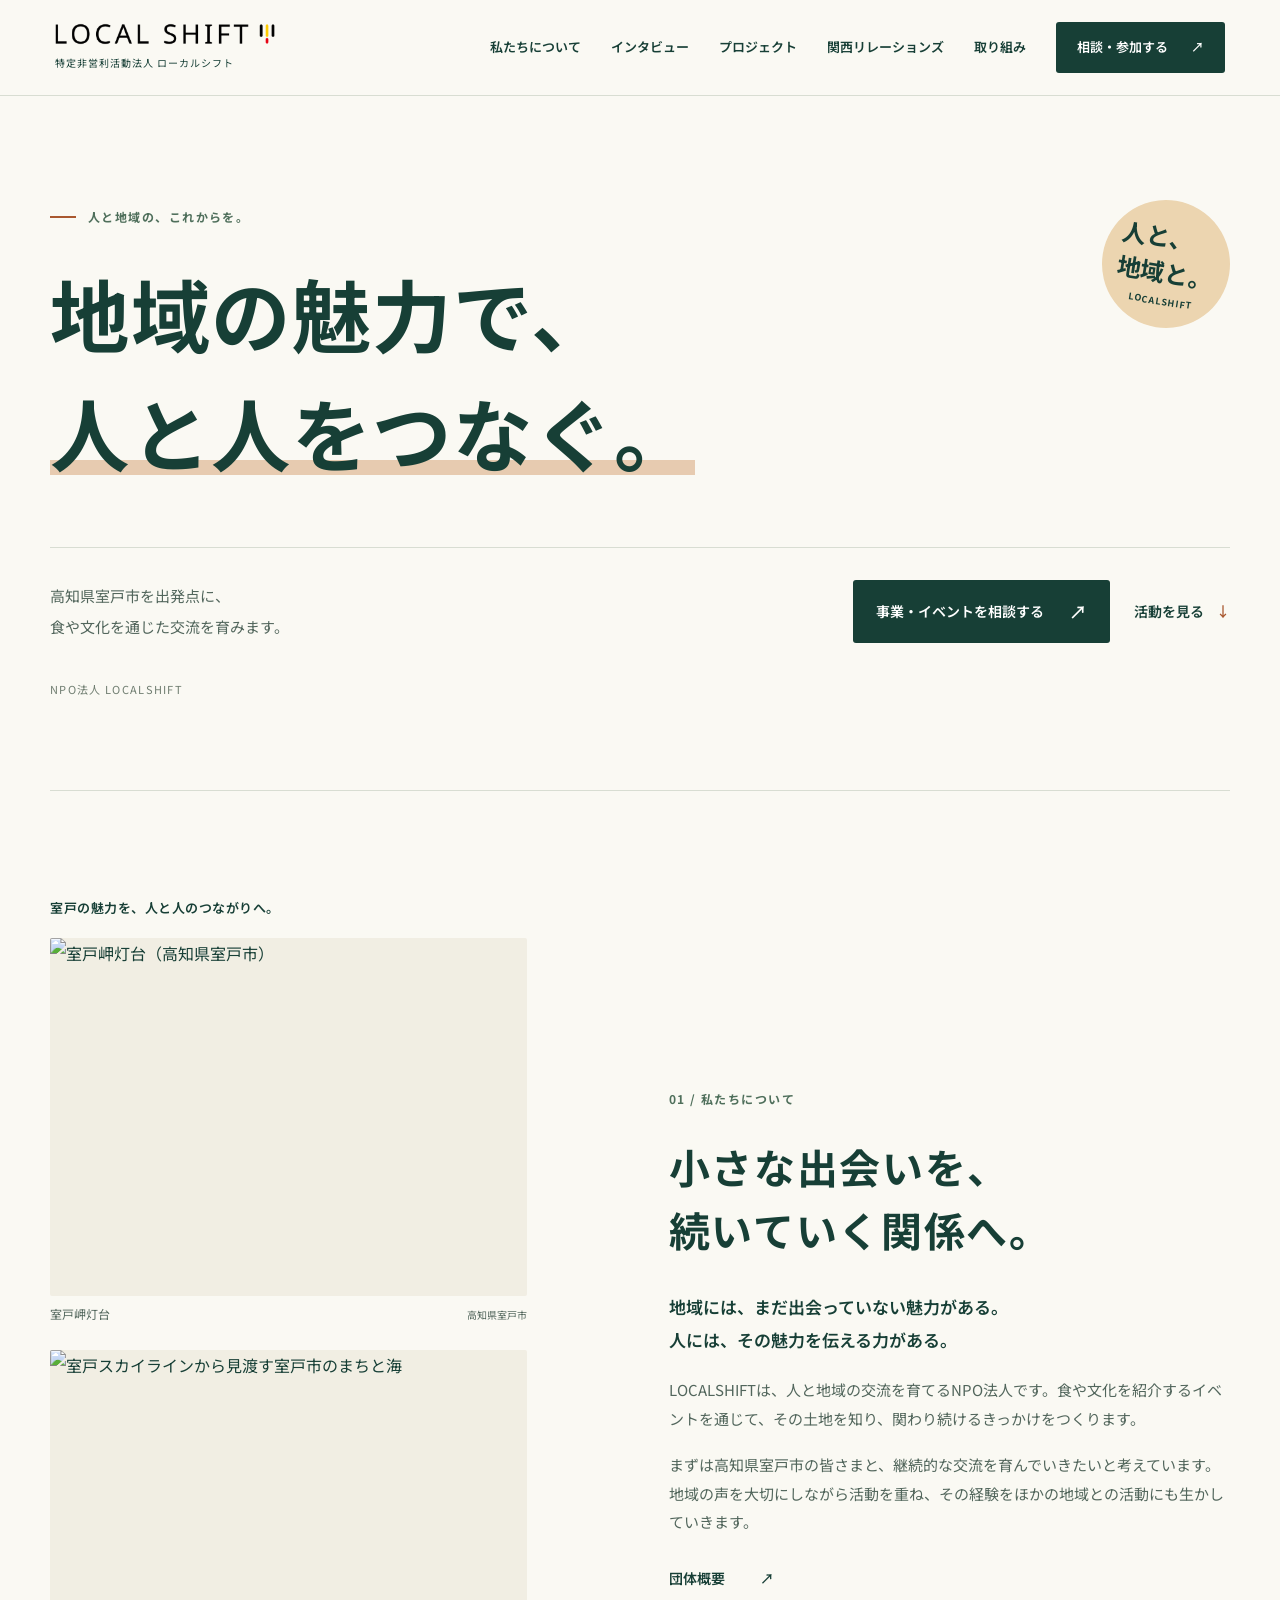
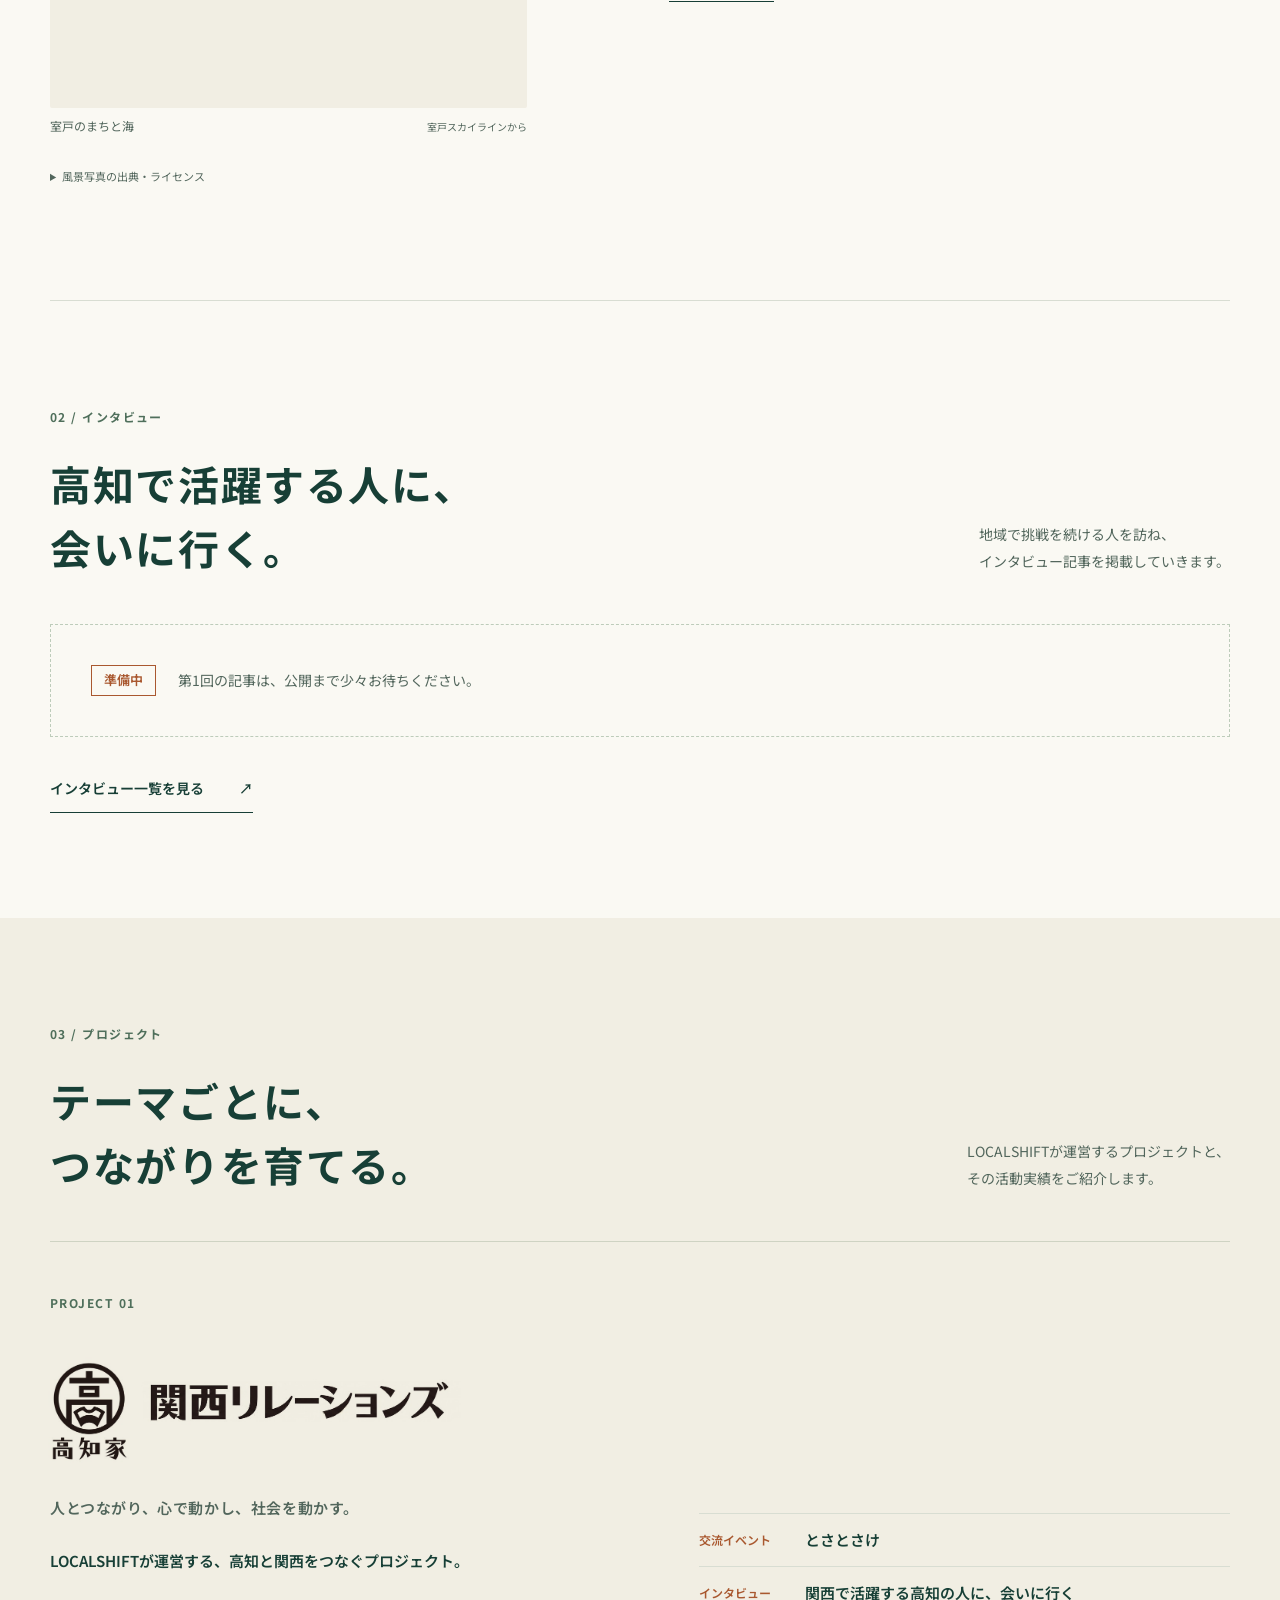
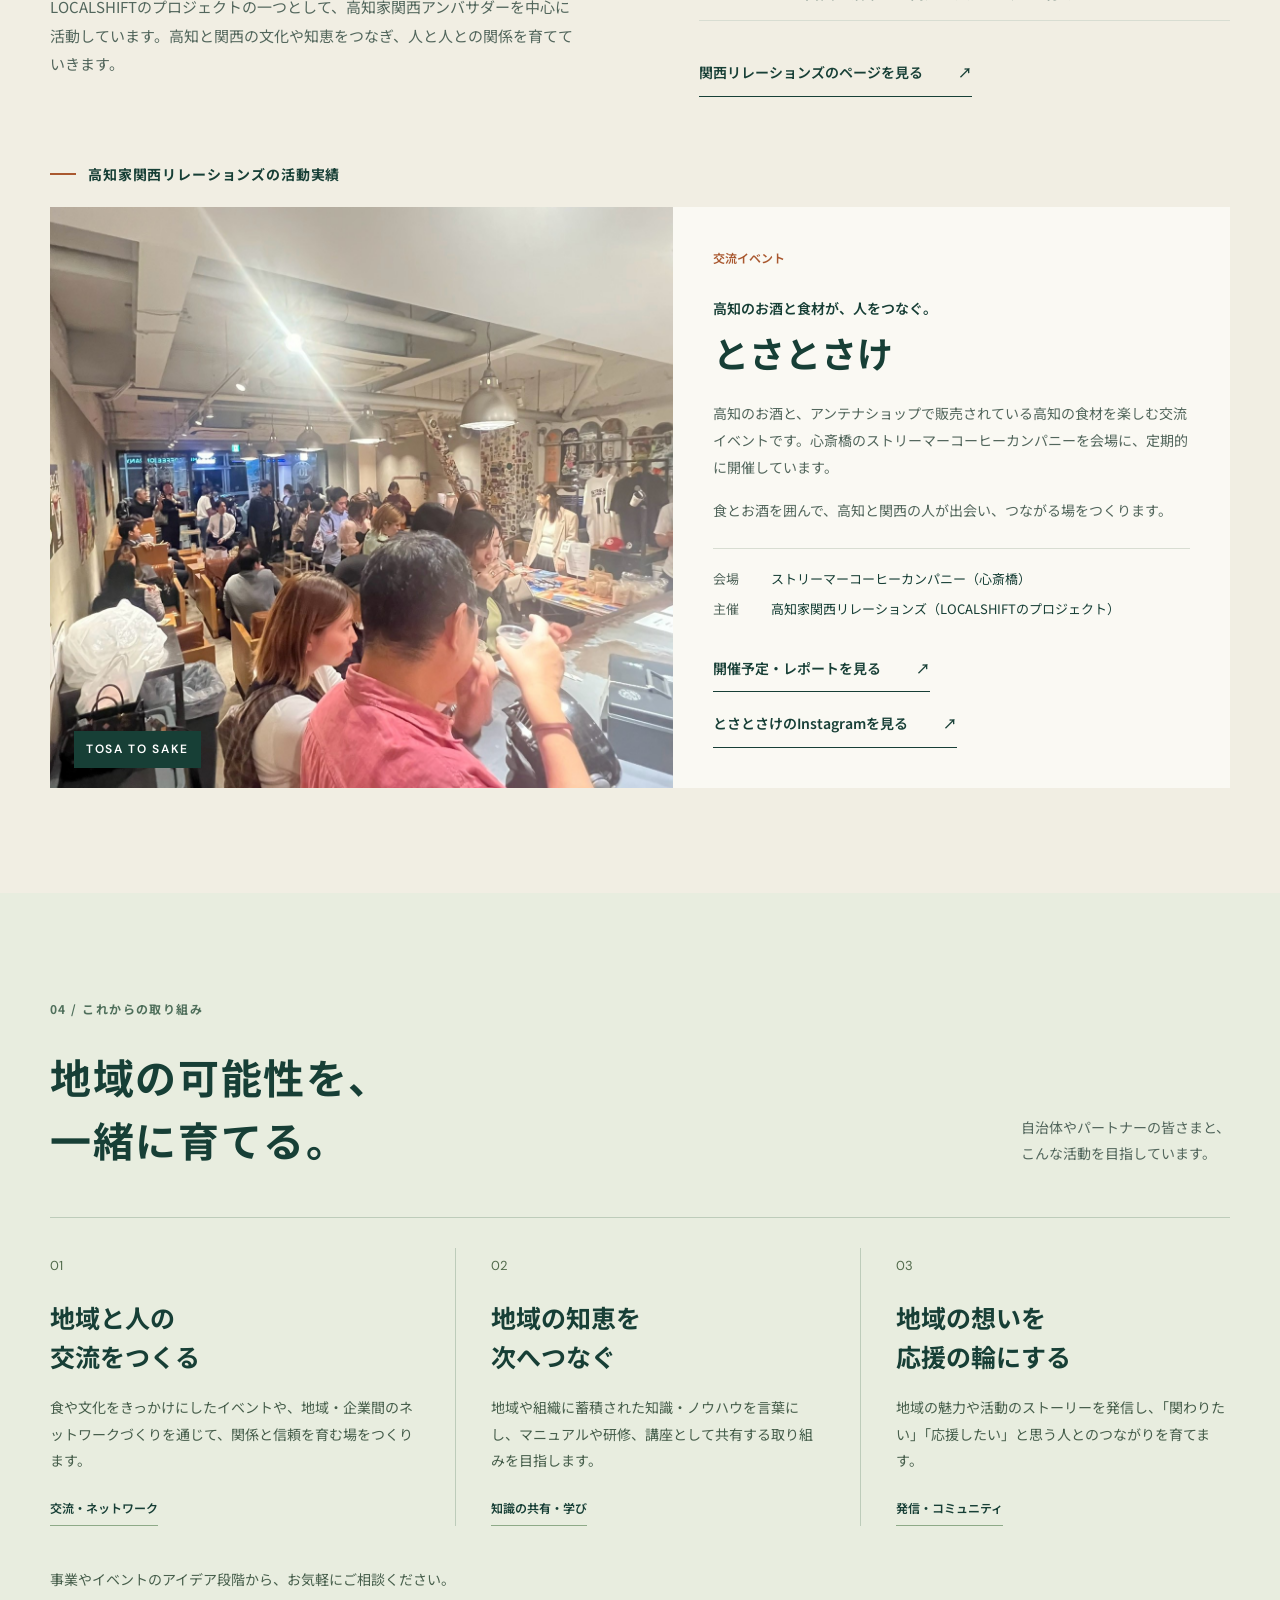
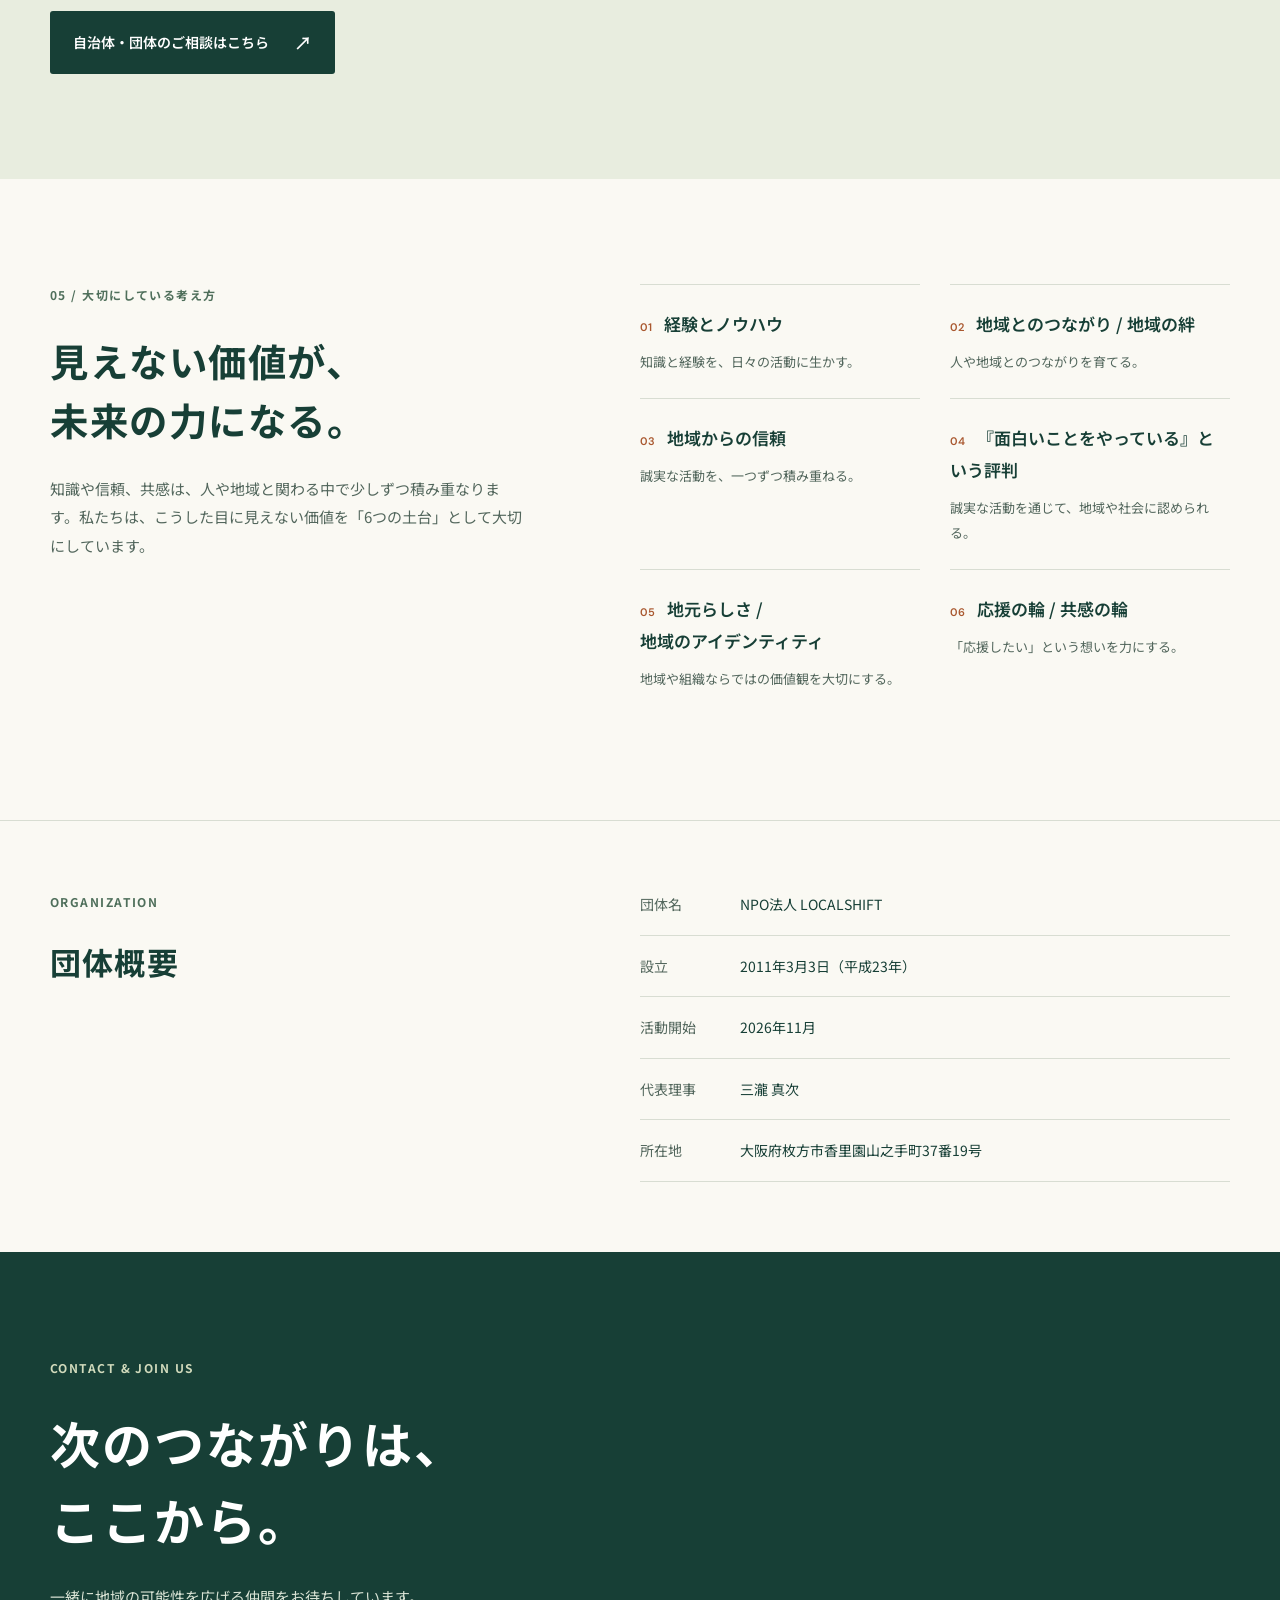
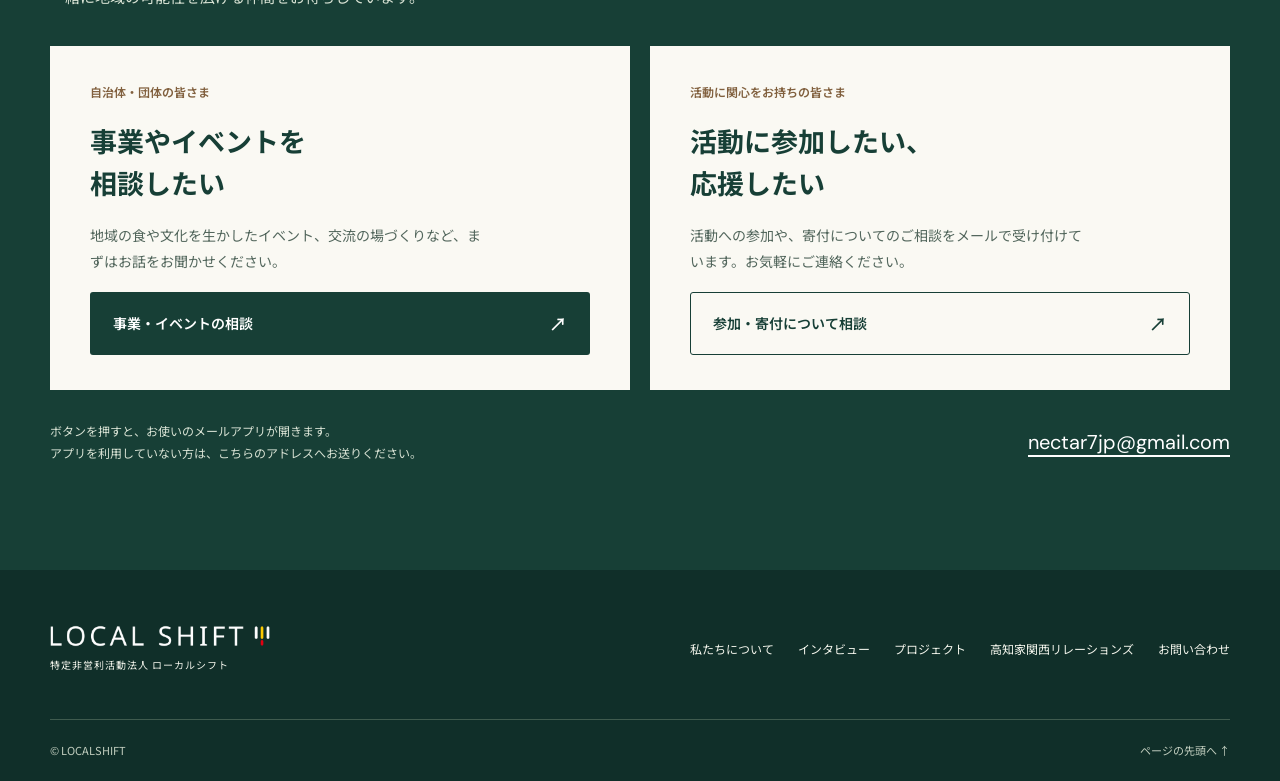
==== commit cb7ba2dd: "feat: トップのヒーローを文字のみのデザインにし、PROJECT 01の見出しをロゴに変更 - ヒーローのとさとさけ写真・キャプションを削除し、見出し中心のレイアウトに - 関西リレーションズの見" ====
--- a/index.html
+++ b/index.html
@@ -18,20 +18,17 @@
     <details class="mobile-nav"><summary>メニュー <span aria-hidden="true">＋</span></summary><nav aria-label="モバイルナビゲーション"><a href="#about">私たちについて</a><a href="#interview">インタビュー</a><a href="#news">プロジェクト</a><a href="kansai-relations.html">高知家関西リレーションズ</a><a href="#projects">取り組み</a><a href="#contact">相談・参加する</a></nav></details>
   </header>
   <main id="main">
-    <section class="hero" id="top" aria-labelledby="hero-title">
+    <section class="hero wrap" id="top" aria-labelledby="hero-title">
       <div class="hero-copy">
         <p class="eyebrow"><span class="small-line"></span> 人と地域の、これからを。</p>
         <h1 id="hero-title">地域の魅力で、<br><span class="underline">人と人をつなぐ。</span></h1>
-        <p class="hero-description">高知県室戸市を出発点に、<br>食や文化を通じた交流を育みます。</p>
-        <div class="hero-actions"><a class="button button-green" href="#contact">事業・イベントを相談する <span aria-hidden="true">↗</span></a><a class="quiet-link" href="#news">活動を見る <span aria-hidden="true">↓</span></a></div>
+        <div class="hero-foot">
+          <p class="hero-description">高知県室戸市を出発点に、<br>食や文化を通じた交流を育みます。</p>
+          <div class="hero-actions"><a class="button button-green" href="#contact">事業・イベントを相談する <span aria-hidden="true">↗</span></a><a class="quiet-link" href="#news">活動を見る <span aria-hidden="true">↓</span></a></div>
+        </div>
         <p class="hero-note">NPO法人 LOCALSHIFT</p>
       </div>
-      <div class="hero-visual">
-        <img class="hero-photo" src="1024tosatosake/LINE_ALBUM_20261025_261027_5.jpg" width="1477" height="1108" alt="高知の食とお酒を楽しむ第1回「とさとさけ」で、会話が広がる会場" fetchpriority="high">
-        <div class="hero-photo-shade"></div><span class="photo-corner">KOCHI × KANSAI</span>
-        <div class="hero-caption"><span class="caption-label">つながりが生まれた、一夜。</span><span>第1回「とさとさけ」<small>2026.10.24 / 心斎橋</small></span></div>
-        <div class="hero-stamp" aria-hidden="true">人と、<br>地域と。<span>LOCALSHIFT</span></div>
-      </div>
+      <div class="hero-stamp" aria-hidden="true">人と、<br>地域と。<span>LOCALSHIFT</span></div>
     </section>
 
     <section class="section about wrap" id="about" aria-labelledby="about-title">
@@ -49,7 +46,7 @@
     <section class="activity section" id="news" aria-labelledby="activity-title"><div class="wrap">
       <div class="section-heading"><div><p class="eyebrow">03 / プロジェクト</p><h2 id="activity-title">テーマごとに、<br>つながりを育てる。</h2></div><p>LOCALSHIFTが運営するプロジェクトと、<br>その活動実績をご紹介します。</p></div>
       <article class="project-block" id="relations" aria-labelledby="relations-title">
-      <div class="relations"><div class="relations-copy"><p class="eyebrow">PROJECT 01</p><h3 id="relations-title">高知家<br>関西リレーションズ</h3><p class="lead">LOCALSHIFTが運営する、高知と関西をつなぐプロジェクト。</p><p>LOCALSHIFTのプロジェクトの一つとして、高知家関西アンバサダーを中心に活動しています。高知と関西の文化や知恵をつなぎ、人と人との関係を育てていきます。</p><ul class="relations-activities"><li><span>交流イベント</span>とさとさけ</li><li><span>インタビュー</span>関西で活躍する高知の人に、会いに行く</li></ul><a class="text-link" href="kansai-relations.html">関西リレーションズのページを見る <span aria-hidden="true">↗</span></a></div><div class="relations-identity"><span class="identity-tag">OUR PROJECT</span><img src="関西リレーションズロゴ.jpeg" width="1143" height="361" loading="lazy" alt="高知家 関西リレーションズ"><p>人とつながり、心で動かし、社会を動かす。</p></div></div>
+      <div class="relations project-intro"><div class="relations-copy"><p class="eyebrow">PROJECT 01</p><h3 id="relations-title" class="project-logo"><img src="関西リレーションズロゴ.jpeg" width="1143" height="361" loading="lazy" alt="高知家関西リレーションズ"></h3><p class="project-tagline">人とつながり、心で動かし、社会を動かす。</p><p class="lead">LOCALSHIFTが運営する、高知と関西をつなぐプロジェクト。</p><p>LOCALSHIFTのプロジェクトの一つとして、高知家関西アンバサダーを中心に活動しています。高知と関西の文化や知恵をつなぎ、人と人との関係を育てていきます。</p></div><div class="project-side"><ul class="relations-activities"><li><span>交流イベント</span>とさとさけ</li><li><span>インタビュー</span>関西で活躍する高知の人に、会いに行く</li></ul><a class="text-link" href="kansai-relations.html">関西リレーションズのページを見る <span aria-hidden="true">↗</span></a></div></div>
       <p class="project-activity-label">高知家関西リレーションズの活動実績</p>
       <article class="event"><div class="event-main-photo"><img src="1024tosatosake/LINE_ALBUM_20261025_261027_6.jpg" width="1280" height="1280" loading="lazy" alt="大勢の参加者で賑わう、とさとさけの会場"><span class="event-photo-label">TOSA TO SAKE</span></div>
         <div class="event-copy"><div class="event-meta"><span>交流イベント</span></div><p class="event-kicker">高知のお酒と食材が、人をつなぐ。</p><h3>とさとさけ</h3><p>高知のお酒と、アンテナショップで販売されている高知の食材を楽しむ交流イベントです。心斎橋のストリーマーコーヒーカンパニーを会場に、定期的に開催しています。</p><p>食とお酒を囲んで、高知と関西の人が出会い、つながる場をつくります。</p><dl class="event-details"><div><dt>会場</dt><dd>ストリーマーコーヒーカンパニー（心斎橋）</dd></div><div><dt>主催</dt><dd>高知家関西リレーションズ（LOCALSHIFTのプロジェクト）</dd></div></dl><div class="event-links"><a class="text-link" href="kansai-relations.html#activity">開催予定・レポートを見る <span aria-hidden="true">↗</span></a><a class="text-link" href="https://www.instagram.com/tosatosake/" target="_blank" rel="noopener noreferrer">とさとさけのInstagramを見る <span aria-hidden="true">↗</span><span class="sr-only">（新しいタブで開きます）</span></a></div></div>
--- a/style.css
+++ b/style.css
@@ -28,11 +28,11 @@
 .nav-contact { background: var(--ink); color: white; padding: 13px 21px; border-radius: 3px; }
 .nav-contact span { margin-left: 20px; }
 .mobile-nav { display: none; }
-.hero { display: grid; grid-template-columns: 1fr 1.08fr; min-height: 660px; }
-.hero-copy { padding: 90px 20px 65px max(48px, calc((100vw - 1180px) / 2)); position: relative; align-self: center; }
-.hero h1 { font-size: clamp(32px, 3.55vw, 53px); line-height: 1.7; letter-spacing: .015em; white-space: nowrap; margin-bottom: 24px; }
+.hero { position: relative; padding-block: 110px 90px; border-bottom: 1px solid var(--line); }
+.hero h1 { font-size: clamp(40px, 6.2vw, 84px); line-height: 1.5; letter-spacing: .02em; white-space: nowrap; margin-bottom: 56px; }
+.hero-foot { display: flex; justify-content: space-between; align-items: end; gap: 40px; padding-top: 32px; border-top: 1px solid var(--line); }
 .underline { background: linear-gradient(transparent 75%, #e7cbb0 75%, #e7cbb0 88%, transparent 88%); }
-.hero-description { color: var(--muted); font-size: 15px; line-height: 2.1; margin-bottom: 31px; }
+.hero-description { color: var(--muted); font-size: 15px; line-height: 2.1; margin: 0; }
 .hero-actions { display: flex; align-items: center; gap: 24px; flex-wrap: wrap; }
 .button { display: inline-flex; align-items: center; justify-content: space-between; gap: 25px; border: 1px solid transparent; padding: 16px 22px; font-size: 14px; line-height: 1.6; font-weight: 600; border-radius: 3px; transition: background .2s, transform .2s; }
 .button:hover { transform: translateY(-2px); }
@@ -43,17 +43,9 @@
 .button-outline:hover { background: #e8ecdf; }
 .quiet-link { font-size: 14px; padding-block: 12px; font-weight: 600; }
 .quiet-link span { margin-left: 9px; color: var(--orange); }
-.hero-note { margin: 44px 0 0; font-size: 11px; letter-spacing: .12em; color: #6f7d70; }
-.hero-visual { position: relative; min-width: 0; margin: 25px 25px 25px 0; border-radius: 3px 3px 3px 65px; overflow: hidden; }
-.hero-photo { width: 100%; height: 100%; position: absolute; inset: 0; object-fit: cover; object-position: 52% center; }
-.hero-photo-shade { position: absolute; inset: 0; background: linear-gradient(transparent 45%, #102b25e0); }
-.photo-corner { position: absolute; right: 24px; top: 22px; font-family: 'DM Sans', sans-serif; letter-spacing: .16em; font-size: 11px; color: #fff; background: #173f36; padding: 7px 12px; }
-.hero-caption { position: absolute; bottom: 35px; left: 35px; color: white; display: flex; flex-direction: column; }
-.caption-label { font-size: 21px; font-weight: 600; margin-bottom: 12px; }
-.hero-caption>span:last-child { display: flex; align-items: center; gap: 12px; font-size: 14px; }
-.hero-caption small { font-size: 11px; }
-.hero-stamp { position: absolute; right: 22px; bottom: 25px; width: 104px; height: 104px; border-radius: 50%; background: #ecd5b0; color: var(--ink); transform: rotate(9deg); display: flex; flex-direction: column; align-items: center; justify-content: center; font-size: 20px; font-weight: 700; line-height: 1.45; }
-.hero-stamp span { font-size: 8px; letter-spacing: .09em; margin-top: 5px; }
+.hero-note { margin: 36px 0 0; font-size: 11px; letter-spacing: .12em; color: #6f7d70; }
+.hero-stamp { position: absolute; right: 0; top: 104px; width: 128px; height: 128px; border-radius: 50%; background: #ecd5b0; color: var(--ink); transform: rotate(9deg); display: flex; flex-direction: column; align-items: center; justify-content: center; font-size: 24px; font-weight: 700; line-height: 1.45; }
+.hero-stamp span { font-size: 9px; letter-spacing: .09em; margin-top: 5px; }
 .about { display: grid; grid-template-columns: .85fr 1fr; gap: 12%; align-items: center; }
 .about-photo { position: relative; }
 .scenery-label { font-size: 13px; font-weight: 600; letter-spacing: .04em; margin-bottom: 18px; }
@@ -113,6 +105,10 @@
 .relations-copy h3 { font-size: clamp(28px,3vw,40px); margin-bottom: 25px; }
 .project-block { border-top: 1px solid #cfd3c3; padding-top: 50px; }
 .project-block .relations { margin-bottom: 64px; }
+.project-intro { align-items: end; }
+.relations-copy .project-logo { margin-bottom: 16px; }
+.project-logo img { width: min(440px, 100%); mix-blend-mode: multiply; transform: translateX(-4.5%); }
+.relations-copy .project-tagline { color: var(--ink); font-size: 14px; font-weight: 600; letter-spacing: .04em; margin-bottom: 24px; }
 .project-activity-label { display: flex; align-items: center; gap: 12px; font-size: 14px; font-weight: 700; letter-spacing: .06em; margin-bottom: 20px; }
 .project-activity-label::before { content: ""; width: 26px; height: 2px; background: var(--orange); }
 .relations-copy p:not(.eyebrow) { color: var(--muted); font-size: 15px; }
@@ -228,20 +224,10 @@
 .footer-links { display: flex; flex-wrap: wrap; justify-content: end; gap: 15px 24px; font-size: 12px; }
 .footer-bottom { border-top: 1px solid #3f5b4e; display: flex; justify-content: space-between; padding-block: 20px; font-size: 11px; color: #c2cebf; }
 
-@media (min-width: 1500px) {
-  .hero { width: min(1540px,100%); margin-inline: auto; }
-  .hero-copy { padding-left: 110px; }
-}
 @media (max-width: 1100px) {
   .wrap { width: calc(100% - 64px); }
   .desktop-nav { gap: 22px; font-size: 12px; }
-  .hero-copy { padding-left: 32px; }
-  .hero { min-height: 620px; grid-template-columns: 1.05fr 1fr; }
-  .hero h1 { font-size: 37px; }
-  .hero-stamp { display: none; }
   .hero-actions { gap: 16px; }
-  .hero-caption { left: 24px; }
-  .caption-label { font-size: 18px; }
   .about, .relations, .values, .organization-grid { gap: 7%; }
   .event-copy { padding: 30px; }
   .event-main-photo { min-height: 510px; }
@@ -262,18 +248,10 @@
   .brand-name { font-size: 25px; }
   .brand-logo { width: 190px; }
   .brand-sub { font-size: 9px; }
-  .hero { min-height: 560px; }
-  .hero-copy { padding-left: 24px; padding-top: 60px; padding-bottom: 40px; }
-  .hero h1 { font-size: clamp(25px, 3.75vw, 30px); }
-  .hero .eyebrow { font-size: 10px; }
-  .hero-description { font-size: 13px; }
-  .hero-actions { flex-direction: column; align-items: start; gap: 8px; }
-  .hero-actions .button { padding: 14px 16px; font-size: 12px; gap: 15px; }
-  .hero-note { margin-top: 20px; }
-  .hero-visual { margin-right: 16px; }
-  .hero-caption { left: 18px; bottom: 25px; }
-  .caption-label { font-size: 15px; }
-  .hero-caption>span:last-child { flex-direction: column; align-items: start; gap: 3px; }
+  .hero { padding-block: 72px 60px; }
+  .hero h1 { margin-bottom: 40px; }
+  .hero-foot { flex-direction: column; align-items: start; gap: 24px; }
+  .hero-stamp { display: none; }
   .about { gap: 7%; }
   .about-copy h2 { font-size: 28px; }
   .event-schedule { grid-template-columns: 1fr; }
@@ -300,22 +278,15 @@
   .wrap { width: calc(100% - 40px); }
   .section { padding-block: 68px; }
   .eyebrow { font-size: 11px; margin-bottom: 20px; }
-  .hero { display: flex; flex-direction: column; }
-  .hero-copy { padding: 45px 20px 32px; }
-  .hero h1 { font-size: clamp(30px,8vw,43px); line-height: 1.65; white-space: normal; margin-bottom: 20px; }
+  .hero { padding-block: 48px 44px; }
+  .hero h1 { font-size: clamp(32px, 9vw, 44px); line-height: 1.6; white-space: normal; margin-bottom: 32px; }
+  .hero-foot { padding-top: 24px; }
   .hero .eyebrow { font-size: 11px; }
-  .hero-description { font-size: 14px; margin-bottom: 24px; }
+  .hero-description { font-size: 14px; }
   .hero-actions { flex-direction: row; align-items: center; gap: 17px; }
   .hero-actions .button { font-size: 13px; padding: 14px 15px; }
   .hero-actions .quiet-link { font-size: 13px; }
   .hero-note { display: none; }
-  .hero-visual { height: 320px; min-height: 0; margin: 0 12px 0 20px; border-bottom-left-radius: 44px; }
-  .hero-photo { object-position: center 53%; }
-  .hero-caption { bottom: 22px; left: 24px; }
-  .caption-label { font-size: 19px; }
-  .hero-caption>span:last-child { flex-direction: row; align-items: center; gap: 9px; font-size: 12px; }
-  .hero-caption small { font-size: 10px; }
-  .photo-corner { right: 15px; top: 15px; font-size: 10px; }
   .about { display: flex; flex-direction: column-reverse; gap: 32px; }
   .about-copy h2 { font-size: 31px; }
   .about-copy .lead { font-size: 15px!important; }
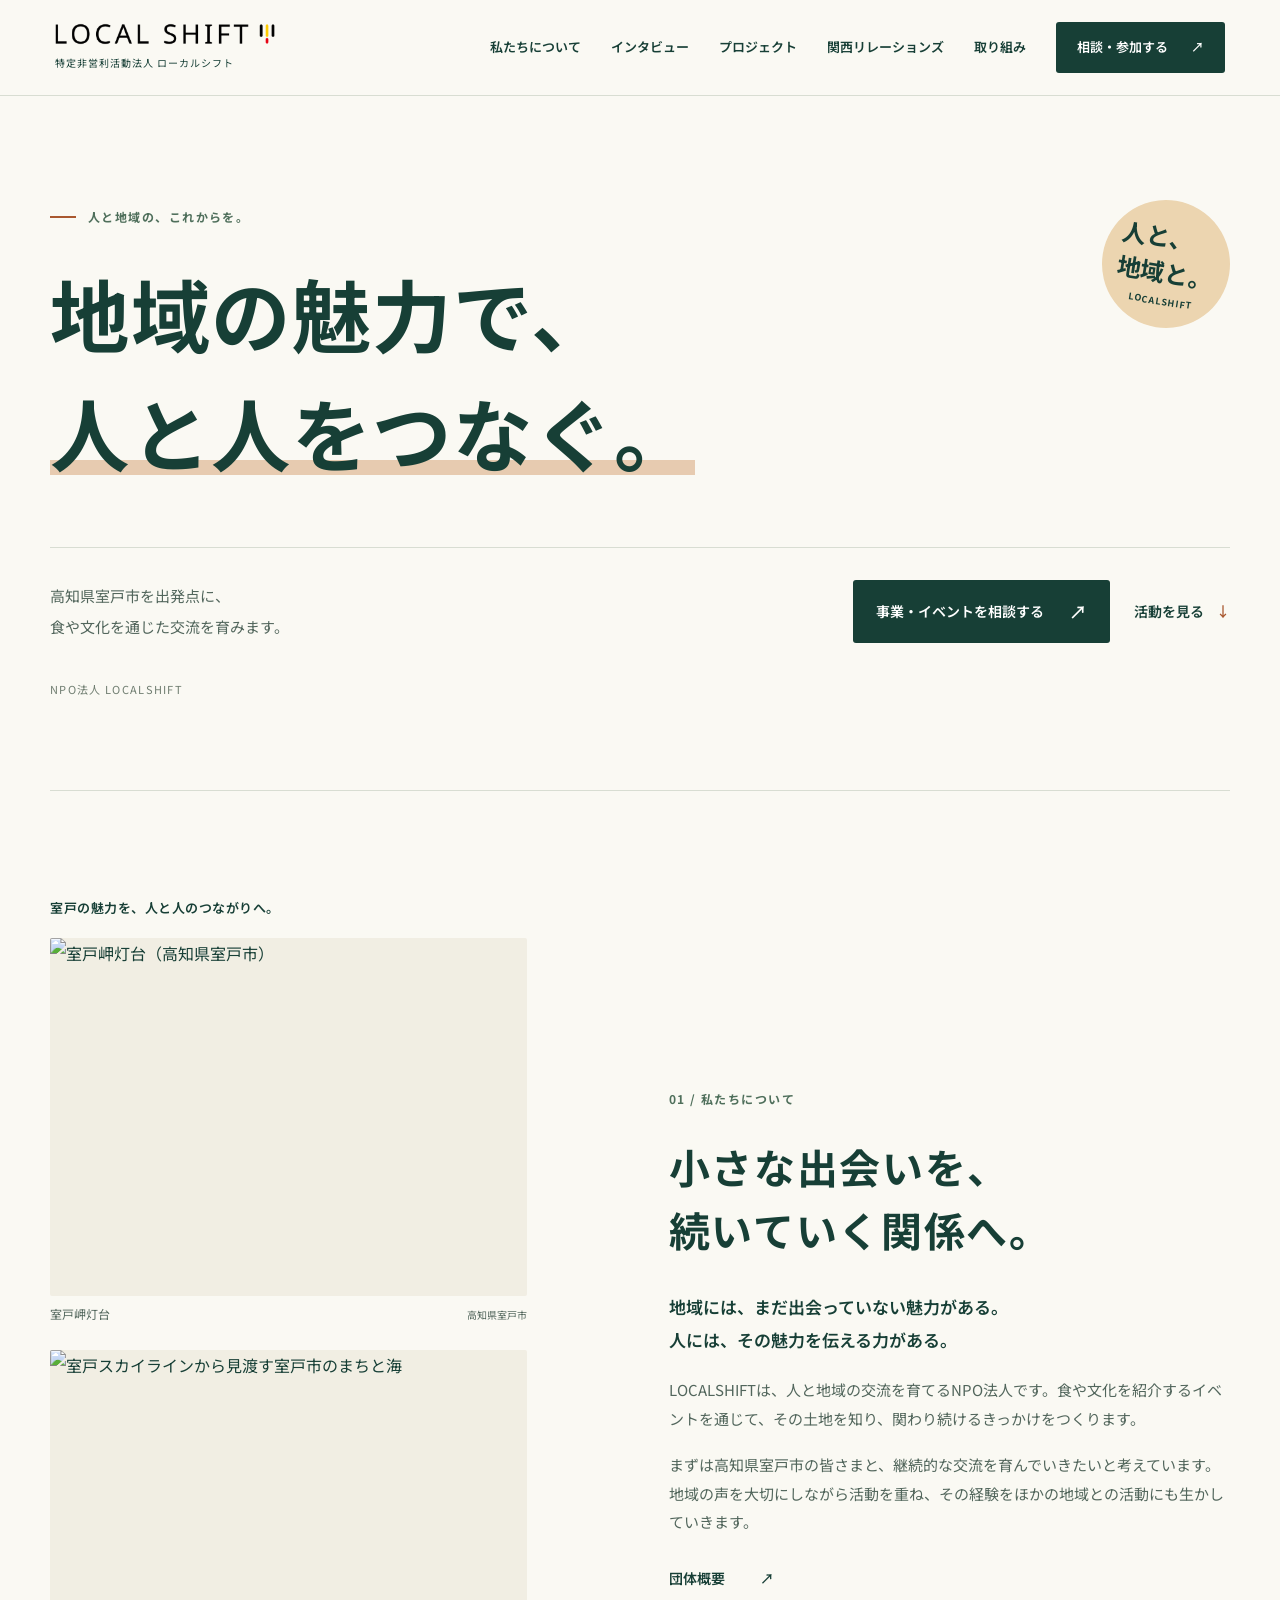
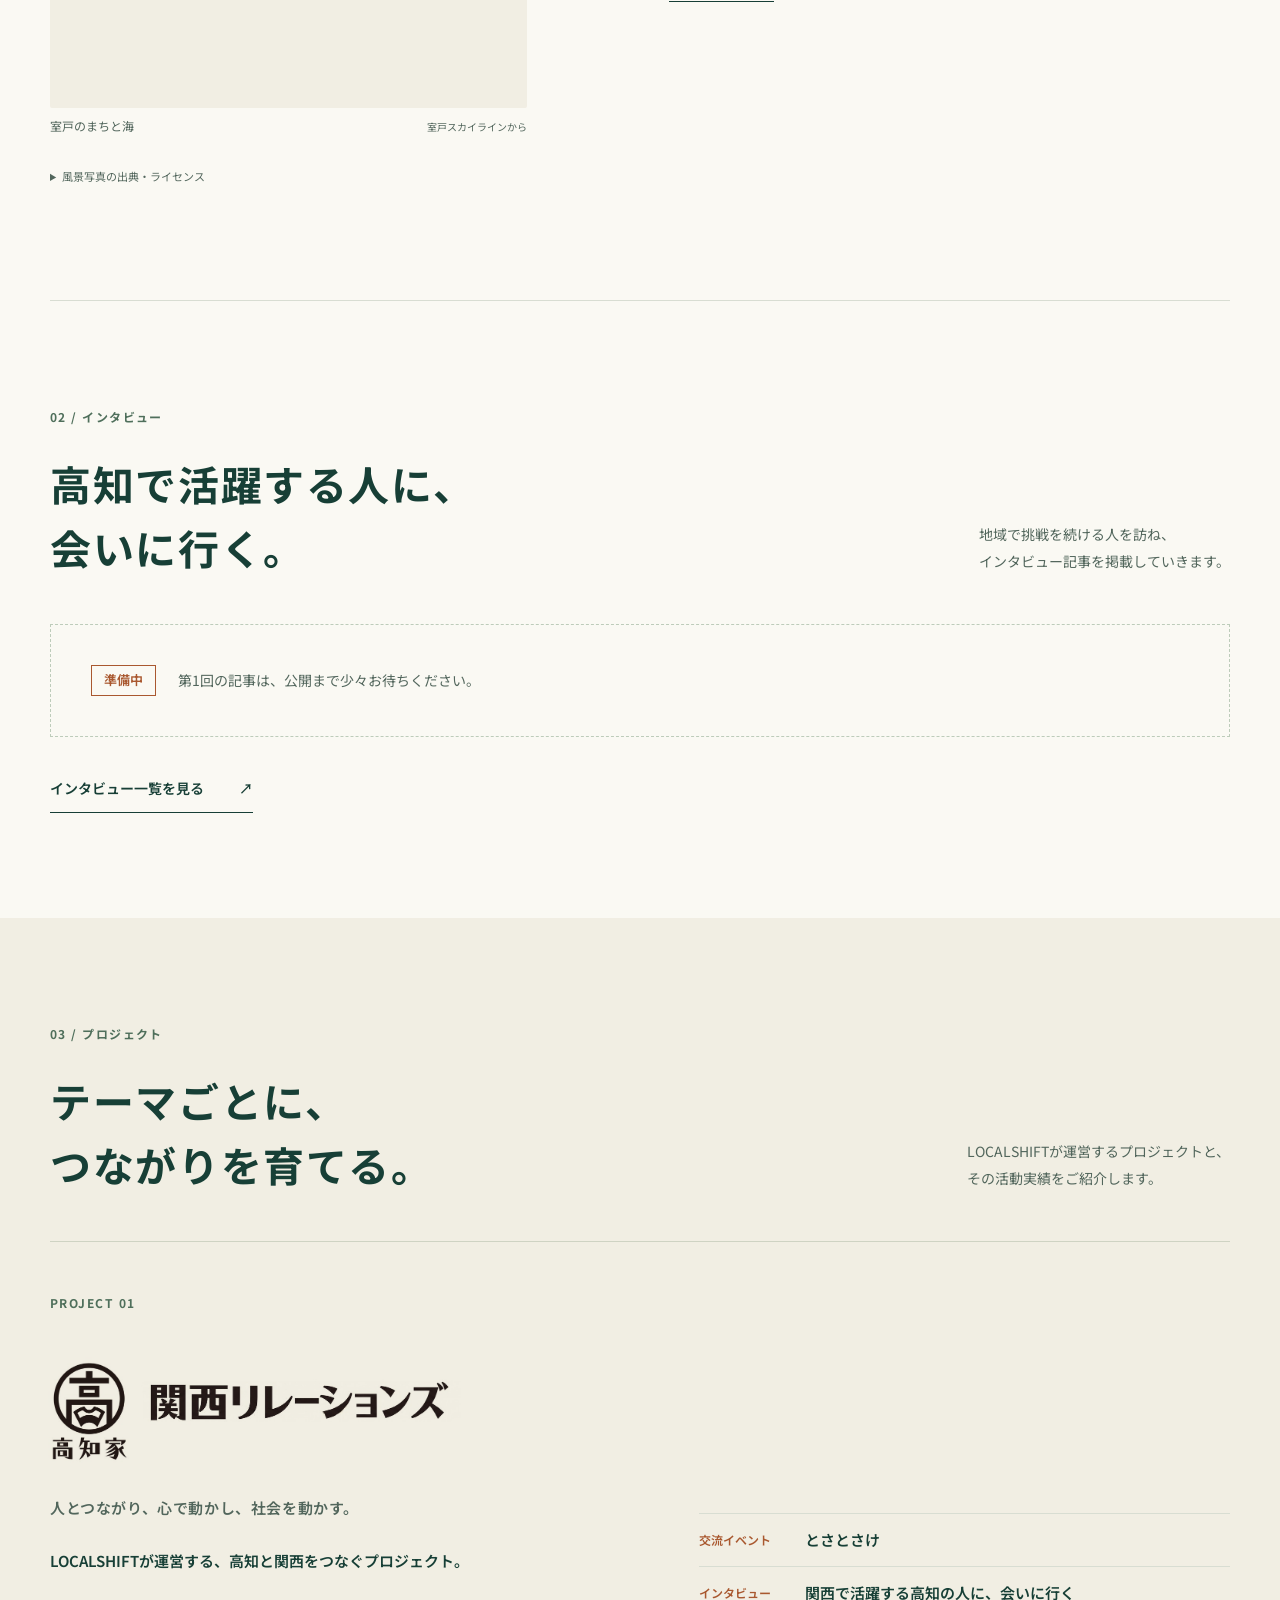
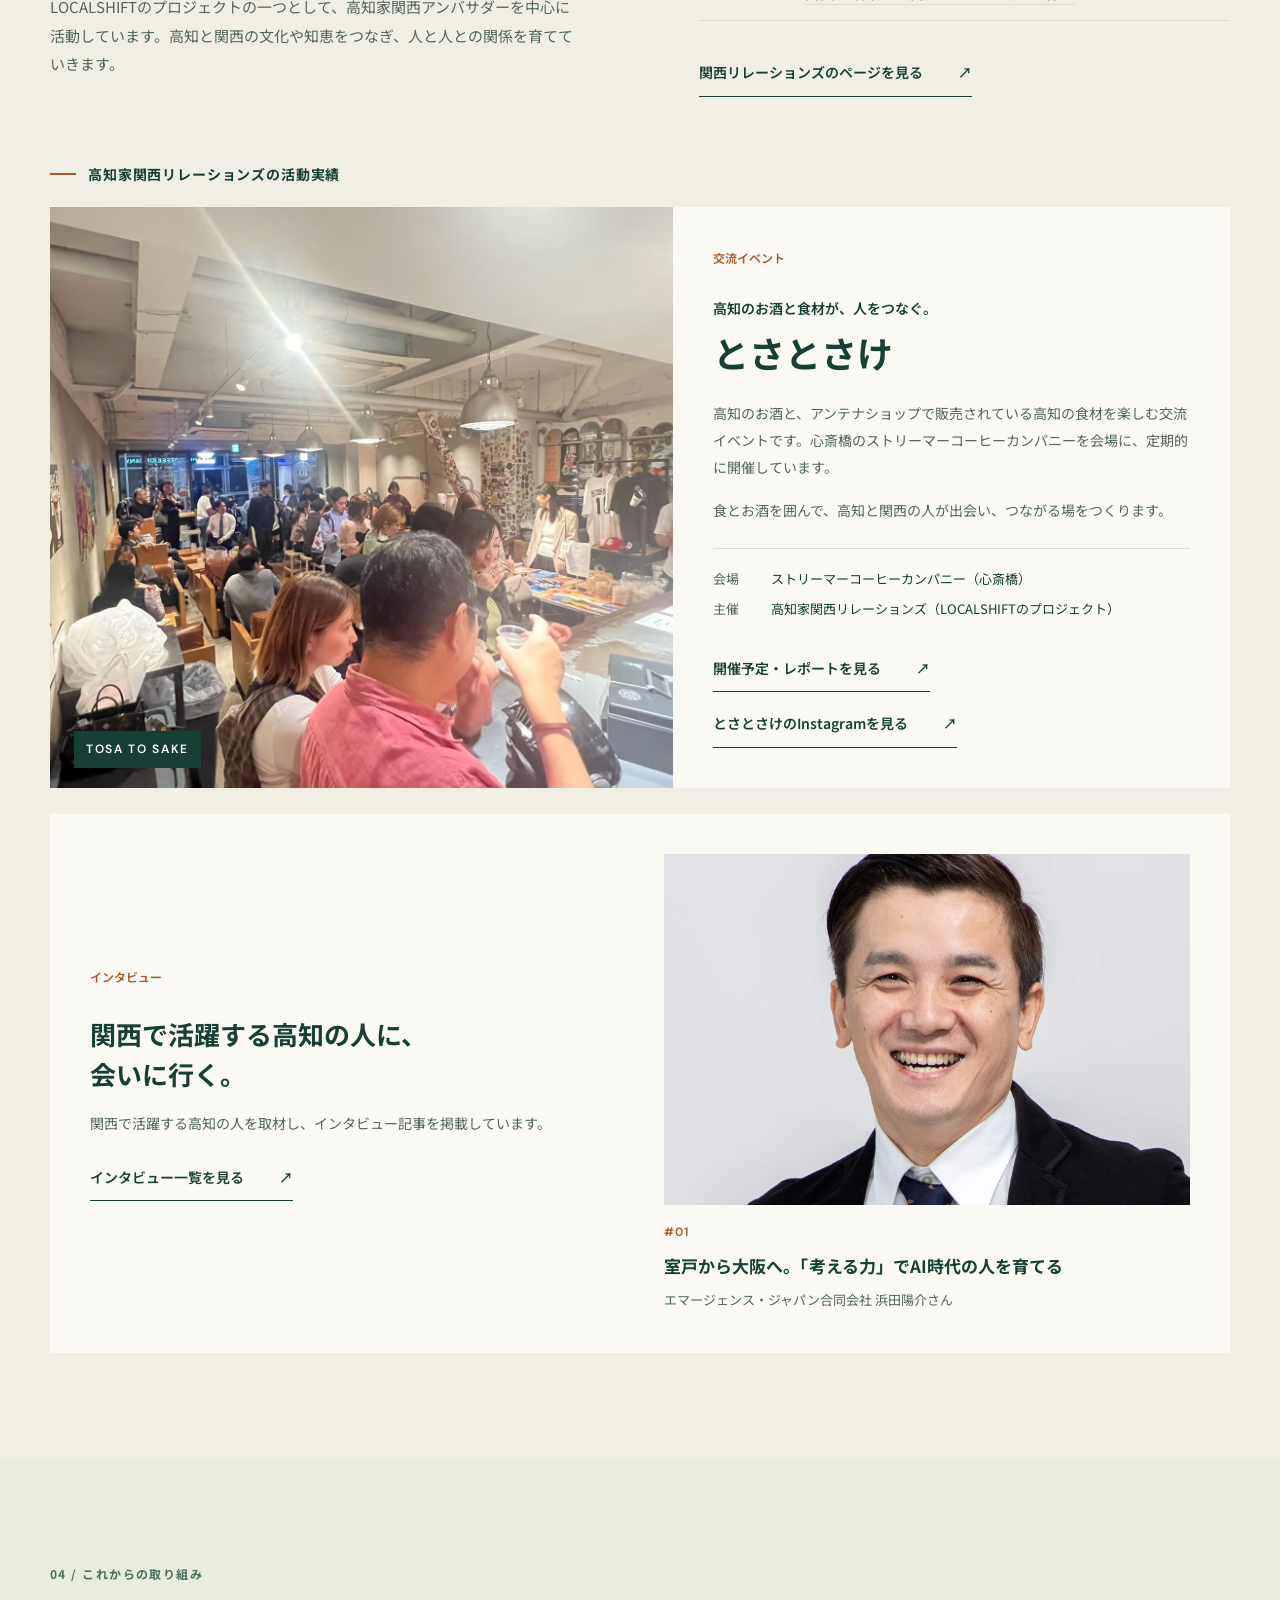
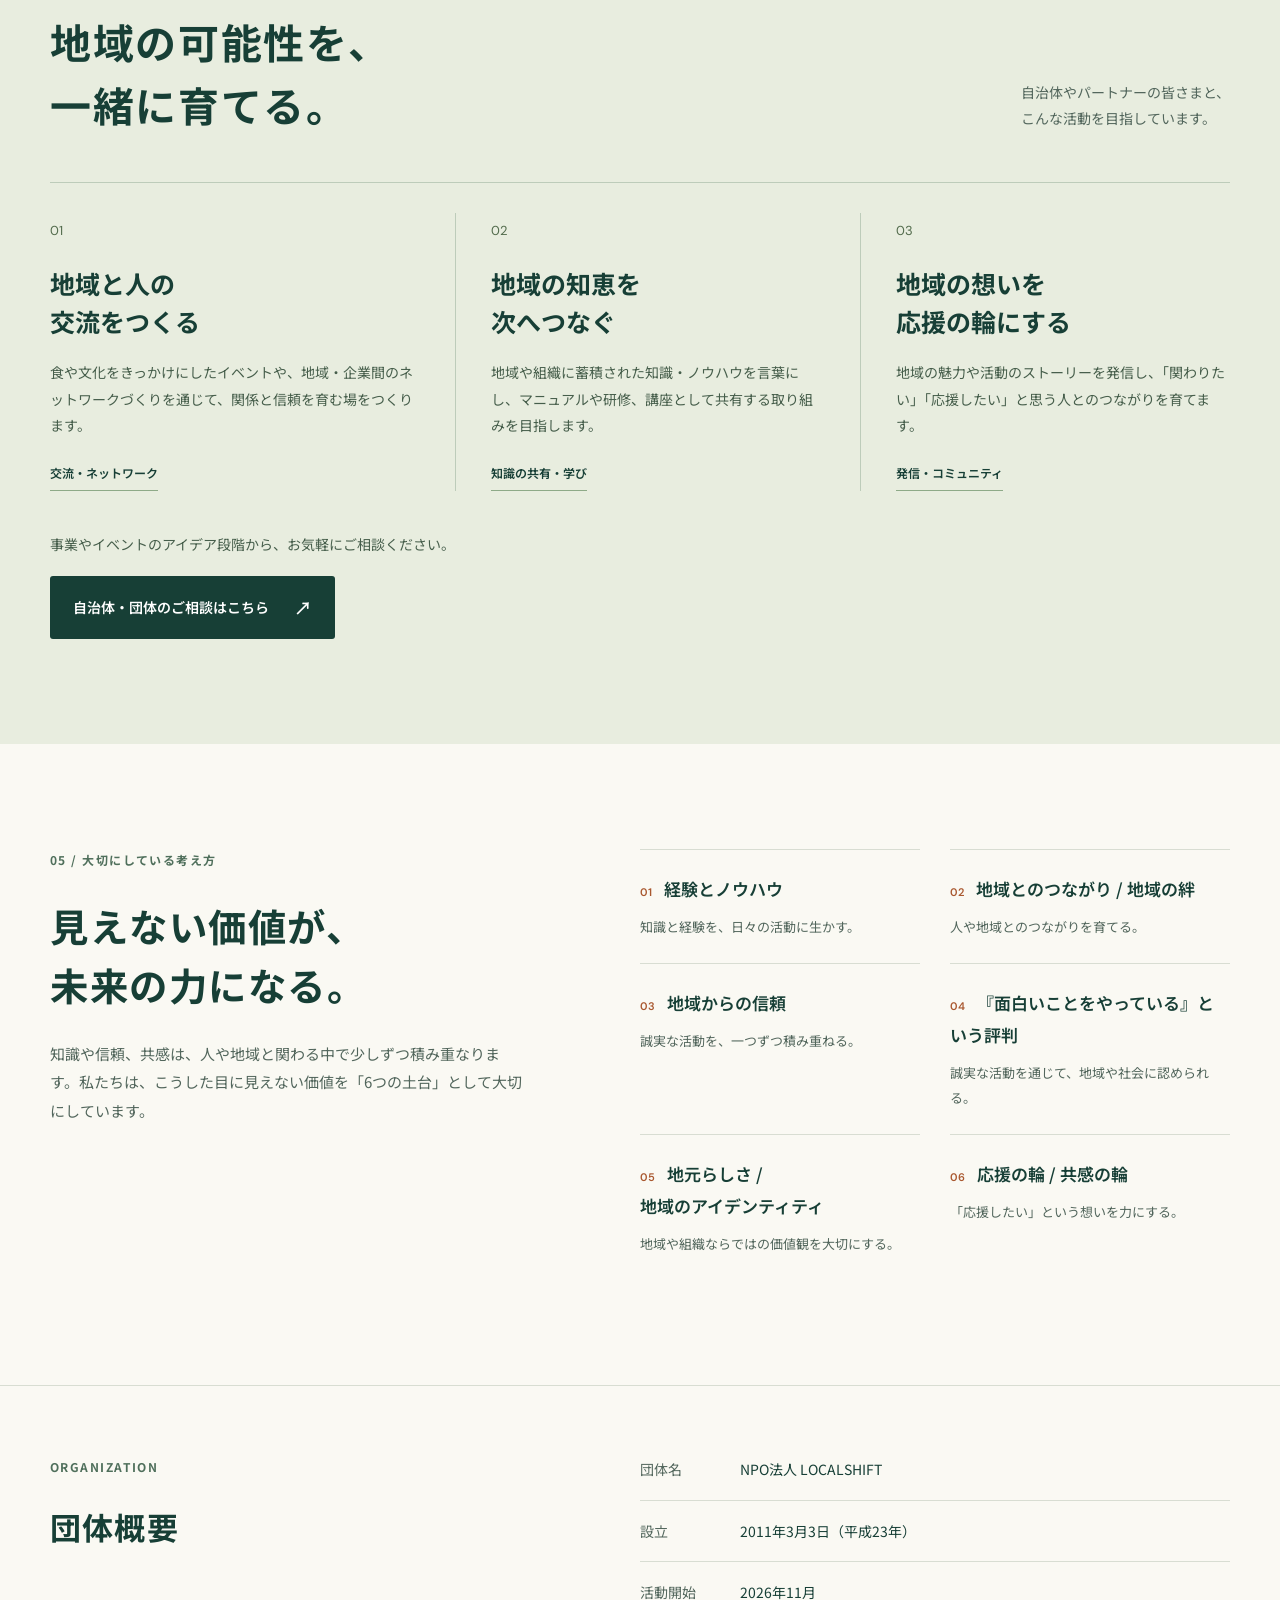
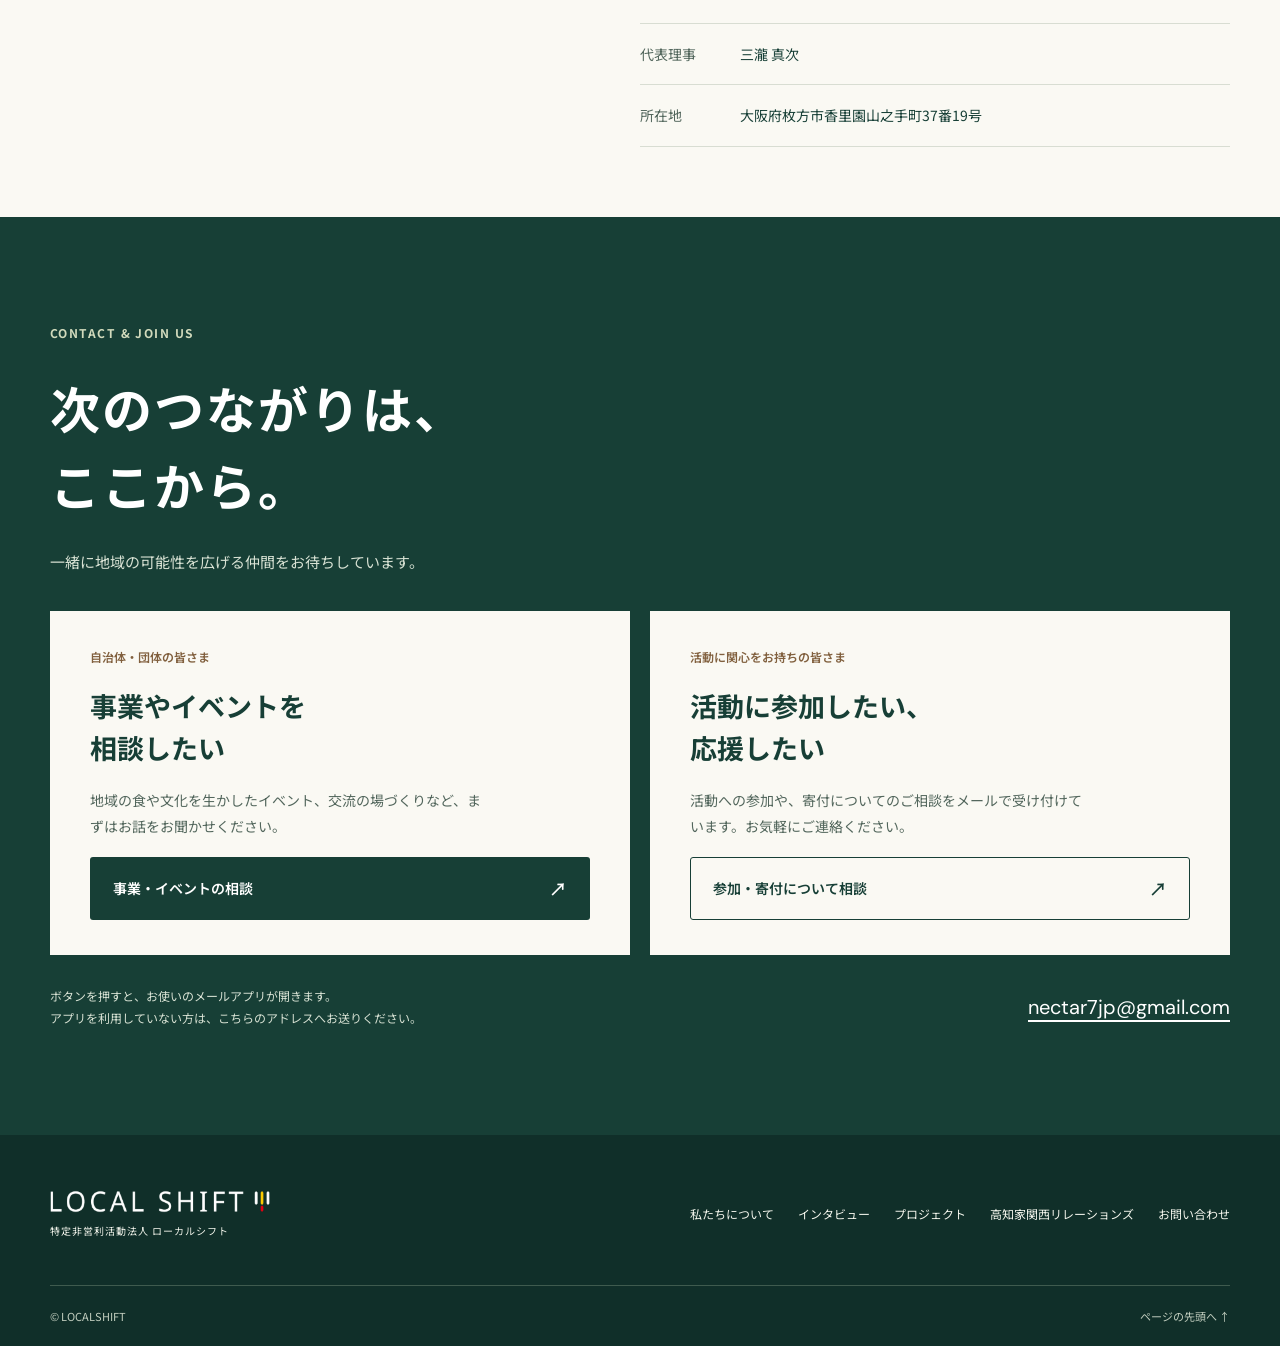
==== commit 5a9bf225: "feat: 関西リレーションズの冒頭をロゴ見出しにし、トップにインタビュー枠を追加 - kansai-relations.html: 冒頭の見出しをロゴにし、右側のロゴ枠を廃止 - index.htm" ====
--- a/index.html
+++ b/index.html
@@ -46,11 +46,12 @@
     <section class="activity section" id="news" aria-labelledby="activity-title"><div class="wrap">
       <div class="section-heading"><div><p class="eyebrow">03 / プロジェクト</p><h2 id="activity-title">テーマごとに、<br>つながりを育てる。</h2></div><p>LOCALSHIFTが運営するプロジェクトと、<br>その活動実績をご紹介します。</p></div>
       <article class="project-block" id="relations" aria-labelledby="relations-title">
-      <div class="relations project-intro"><div class="relations-copy"><p class="eyebrow">PROJECT 01</p><h3 id="relations-title" class="project-logo"><img src="関西リレーションズロゴ.jpeg" width="1143" height="361" loading="lazy" alt="高知家関西リレーションズ"></h3><p class="project-tagline">人とつながり、心で動かし、社会を動かす。</p><p class="lead">LOCALSHIFTが運営する、高知と関西をつなぐプロジェクト。</p><p>LOCALSHIFTのプロジェクトの一つとして、高知家関西アンバサダーを中心に活動しています。高知と関西の文化や知恵をつなぎ、人と人との関係を育てていきます。</p></div><div class="project-side"><ul class="relations-activities"><li><span>交流イベント</span>とさとさけ</li><li><span>インタビュー</span>関西で活躍する高知の人に、会いに行く</li></ul><a class="text-link" href="kansai-relations.html">関西リレーションズのページを見る <span aria-hidden="true">↗</span></a></div></div>
+      <div class="relations project-intro"><div class="relations-copy"><p class="eyebrow">PROJECT 01</p><h3 id="relations-title" class="project-logo"><img src="関西リレーションズロゴ.jpeg" width="1143" height="361" loading="lazy" alt="高知家関西リレーションズ"></h3><p class="project-tagline">人とつながり、心で動かし、社会を動かす。</p><p class="lead">LOCALSHIFTが運営する、高知と関西をつなぐプロジェクト。</p><p>LOCALSHIFTのプロジェクトの一つとして、高知家関西アンバサダーを中心に活動しています。高知と関西の文化や知恵をつなぎ、人と人との関係を育てていきます。</p></div><div class="project-side"><ul class="relations-activities"><li><span>交流イベント</span>とさとさけ</li><li><span>インタビュー</span><a href="kansai-relations.html#interview">関西で活躍する高知の人に、会いに行く</a></li></ul><a class="text-link" href="kansai-relations.html">関西リレーションズのページを見る <span aria-hidden="true">↗</span></a></div></div>
       <p class="project-activity-label">高知家関西リレーションズの活動実績</p>
       <article class="event"><div class="event-main-photo"><img src="1024tosatosake/LINE_ALBUM_20261025_261027_6.jpg" width="1280" height="1280" loading="lazy" alt="大勢の参加者で賑わう、とさとさけの会場"><span class="event-photo-label">TOSA TO SAKE</span></div>
         <div class="event-copy"><div class="event-meta"><span>交流イベント</span></div><p class="event-kicker">高知のお酒と食材が、人をつなぐ。</p><h3>とさとさけ</h3><p>高知のお酒と、アンテナショップで販売されている高知の食材を楽しむ交流イベントです。心斎橋のストリーマーコーヒーカンパニーを会場に、定期的に開催しています。</p><p>食とお酒を囲んで、高知と関西の人が出会い、つながる場をつくります。</p><dl class="event-details"><div><dt>会場</dt><dd>ストリーマーコーヒーカンパニー（心斎橋）</dd></div><div><dt>主催</dt><dd>高知家関西リレーションズ（LOCALSHIFTのプロジェクト）</dd></div></dl><div class="event-links"><a class="text-link" href="kansai-relations.html#activity">開催予定・レポートを見る <span aria-hidden="true">↗</span></a><a class="text-link" href="https://www.instagram.com/tosatosake/" target="_blank" rel="noopener noreferrer">とさとさけのInstagramを見る <span aria-hidden="true">↗</span><span class="sr-only">（新しいタブで開きます）</span></a></div></div>
       </article>
+      <section class="project-interview" aria-labelledby="relations-interview-title"><div class="project-interview-copy"><div class="event-meta"><span>インタビュー</span></div><h3 id="relations-interview-title">関西で活躍する高知の人に、<br>会いに行く。</h3><p>関西で活躍する高知の人を取材し、インタビュー記事を掲載しています。</p><a class="text-link" href="kansai-relations.html#interview">インタビュー一覧を見る <span aria-hidden="true">↗</span></a></div><ul class="interview-list project-interview-list"><li><a class="interview-card" href="kansai-relations-interview-01.html"><img src="interview01/hamada.jpg" width="1582" height="1965" loading="lazy" alt=""><span class="interview-card-no">#01</span><span class="interview-card-title">室戸から大阪へ。「考える力」でAI時代の人を育てる</span><span class="interview-card-name">エマージェンス・ジャパン合同会社 浜田陽介さん</span></a></li></ul></section>
       </article>
     </div></section>
 
--- a/style.css
+++ b/style.css
@@ -110,16 +110,18 @@
 .project-logo img { width: min(440px, 100%); mix-blend-mode: multiply; transform: translateX(-4.5%); }
 .relations-copy .project-tagline { color: var(--ink); font-size: 14px; font-weight: 600; letter-spacing: .04em; margin-bottom: 24px; }
 .project-activity-label { display: flex; align-items: center; gap: 12px; font-size: 14px; font-weight: 700; letter-spacing: .06em; margin-bottom: 20px; }
+.relations-activities a { text-decoration: underline; text-decoration-color: var(--line); text-underline-offset: 5px; }
+.relations-activities a:hover { color: var(--orange); text-decoration-color: currentColor; }
+.project-interview { display: grid; grid-template-columns: 1fr 1fr; gap: 48px; align-items: center; margin-top: 26px; padding: 40px; background: var(--paper); }
+.project-interview h3 { font-size: 26px; margin-bottom: 16px; }
+.project-interview-copy>p { color: var(--muted); font-size: 14px; }
+.interview-list.project-interview-list { grid-template-columns: 1fr; }
 .project-activity-label::before { content: ""; width: 26px; height: 2px; background: var(--orange); }
 .relations-copy p:not(.eyebrow) { color: var(--muted); font-size: 15px; }
 .relations-copy .lead { font-weight: 600; color: var(--ink)!important; }
 .relations-activities { list-style: none; margin: 0 0 28px; padding: 0; border-top: 1px solid var(--line); }
 .relations-activities li { display: flex; gap: 18px; padding-block: 12px; border-bottom: 1px solid var(--line); font-size: 15px; font-weight: 600; }
 .relations-activities span { min-width: 88px; color: var(--orange); font-size: 12px; padding-top: 3px; }
-.relations-identity { border: 1px solid var(--line); background: white; padding: 45px 30px 30px; text-align: center; }
-.identity-tag { font-family: 'DM Sans',sans-serif; font-size: 11px; letter-spacing: .16em; color: #667a67; }
-.relations-identity img { margin: 34px auto; width: 100%; }
-.relations-identity p { font-size: 13px; margin: 0; }
 .projects { background: #e8eddf; }
 .project-grid { display: grid; grid-template-columns: repeat(3,1fr); gap: 35px; border-top: 1px solid #bdccba; padding-top: 30px; }
 .project-grid article+article { border-left: 1px solid #bdccba; padding-left: 35px; }
@@ -161,7 +163,10 @@
 .breadcrumb { display: flex; gap: 10px; padding-top: 28px; font-size: 12px; color: var(--muted); }
 .breadcrumb a { text-decoration: underline; text-underline-offset: 4px; }
 .relations-hero { padding-top: 60px; }
-.relations-hero h1 { font-size: clamp(32px, 3.6vw, 50px); line-height: 1.6; letter-spacing: .03em; margin-bottom: 28px; }
+.relations-hero-logo { margin: 0 0 36px; }
+.relations-hero-logo img { width: min(520px, 100%); mix-blend-mode: multiply; transform: translateX(-4.5%); }
+.relations-hero-catch { font-size: clamp(32px, 3.6vw, 50px); font-weight: 700; line-height: 1.6; letter-spacing: .03em; margin-bottom: 24px; }
+.relations-hero-text { color: var(--muted); font-size: 15px; margin: 0; }
 .relations-about { border-top: 1px solid var(--line); }
 .relations-about-grid { display: grid; grid-template-columns: .8fr 1fr; gap: 10%; }
 .relations-about-body>p { font-size: 15px; color: var(--muted); }
@@ -178,7 +183,7 @@
 .interview-index h1 { font-size: clamp(32px, 3.6vw, 50px); line-height: 1.6; letter-spacing: .03em; }
 .interview-list { list-style: none; margin: 0; padding: 0; display: grid; grid-template-columns: repeat(3, 1fr); gap: 40px 28px; }
 .interview-card { display: flex; flex-direction: column; gap: 8px; }
-.interview-card img { width: 100%; aspect-ratio: 3/2; object-fit: cover; margin-bottom: 8px; }
+.interview-card img { width: 100%; aspect-ratio: 3/2; object-fit: cover; object-position: center 25%; margin-bottom: 8px; }
 .interview-card-no { font-family: 'DM Sans',sans-serif; font-size: 12px; color: var(--orange); font-weight: 600; letter-spacing: .1em; }
 .interview-card-title { font-size: 17px; font-weight: 700; line-height: 1.7; }
 .interview-card-name { font-size: 13px; color: var(--muted); }
@@ -186,6 +191,12 @@
 .photo-placeholder { display: flex; align-items: center; justify-content: center; width: 100%; height: 100%; background: var(--sand); border: 1px dashed #bdccba; color: var(--muted); font-size: 13px; }
 .interview-header { max-width: 860px; padding-top: 56px; }
 .interview-header h1 { font-size: clamp(26px, 3vw, 38px); line-height: 1.65; letter-spacing: .02em; margin-bottom: 22px; }
+.interview-cover { display: grid; grid-template-columns: 1.25fr .75fr; gap: 56px; align-items: end; padding-top: 56px; }
+.interview-cover .interview-header { max-width: none; padding-top: 0; }
+.interview-cover .interview-header h1 { margin-bottom: 28px; }
+.interview-portrait { margin: 0; }
+.interview-portrait img { width: 100%; aspect-ratio: 4/5; object-fit: cover; object-position: center 20%; }
+.interview-profile.interview-profile-text { grid-template-columns: 1fr; }
 .interview-byline { display: flex; flex-wrap: wrap; gap: 6px 24px; font-size: 13px; color: var(--muted); }
 .interview-main-photo { margin-block: 40px 0; }
 .interview-main-photo img, .interview-main-photo .photo-placeholder { width: 100%; aspect-ratio: 3/2; object-fit: cover; max-height: 640px; }
@@ -306,7 +317,8 @@
   .photo-gallery figcaption { font-size: 11px; line-height: 1.7; }
   .relations { grid-template-columns: 1fr; gap: 30px; }
   .relations-hero { padding-top: 36px; }
-  .relations-hero h1 { font-size: clamp(28px, 8vw, 38px); }
+  .relations-hero-catch { font-size: clamp(28px, 8vw, 38px); }
+  .relations-hero-logo { margin-bottom: 28px; }
   .relations-about-grid { grid-template-columns: 1fr; gap: 20px; }
   .relations-about-body>p { font-size: 14px; }
   .relations-about-body .lead { font-size: 15px; }
@@ -317,6 +329,7 @@
   .interview-header { padding-top: 36px; }
   .interview-header h1 { font-size: clamp(22px, 6.2vw, 28px); }
   .interview-header h1 br { display: none; }
+  .interview-cover { grid-template-columns: 1fr; gap: 28px; padding-top: 36px; }
   .interview-main-photo { margin-top: 28px; width: 100%; }
   .interview-main-photo figcaption { padding-inline: 20px; }
   .interview-body { padding-block: 40px 68px; }
@@ -330,10 +343,10 @@
   .relations-copy h3 { font-size: 32px; }
   .project-block { padding-top: 36px; }
   .project-block .relations { margin-bottom: 44px; }
+  .project-interview { grid-template-columns: 1fr; gap: 28px; padding: 28px 22px; }
+  .project-interview h3 { font-size: 20px; }
+  .project-interview h3 br { display: none; }
   .relations-copy p:not(.eyebrow) { font-size: 14px; }
-  .relations-identity { padding: 28px 20px; }
-  .relations-identity img { margin: 25px auto; }
-  .relations-identity p { font-size: 12px; }
   .project-grid { grid-template-columns: 1fr; gap: 0; padding-top: 0; }
   .project-grid article, .project-grid article+article { padding: 25px 0; border-left: 0; border-bottom: 1px solid #bdccba; }
   .project-grid h3 { font-size: 23px; margin: 10px 0 15px; }
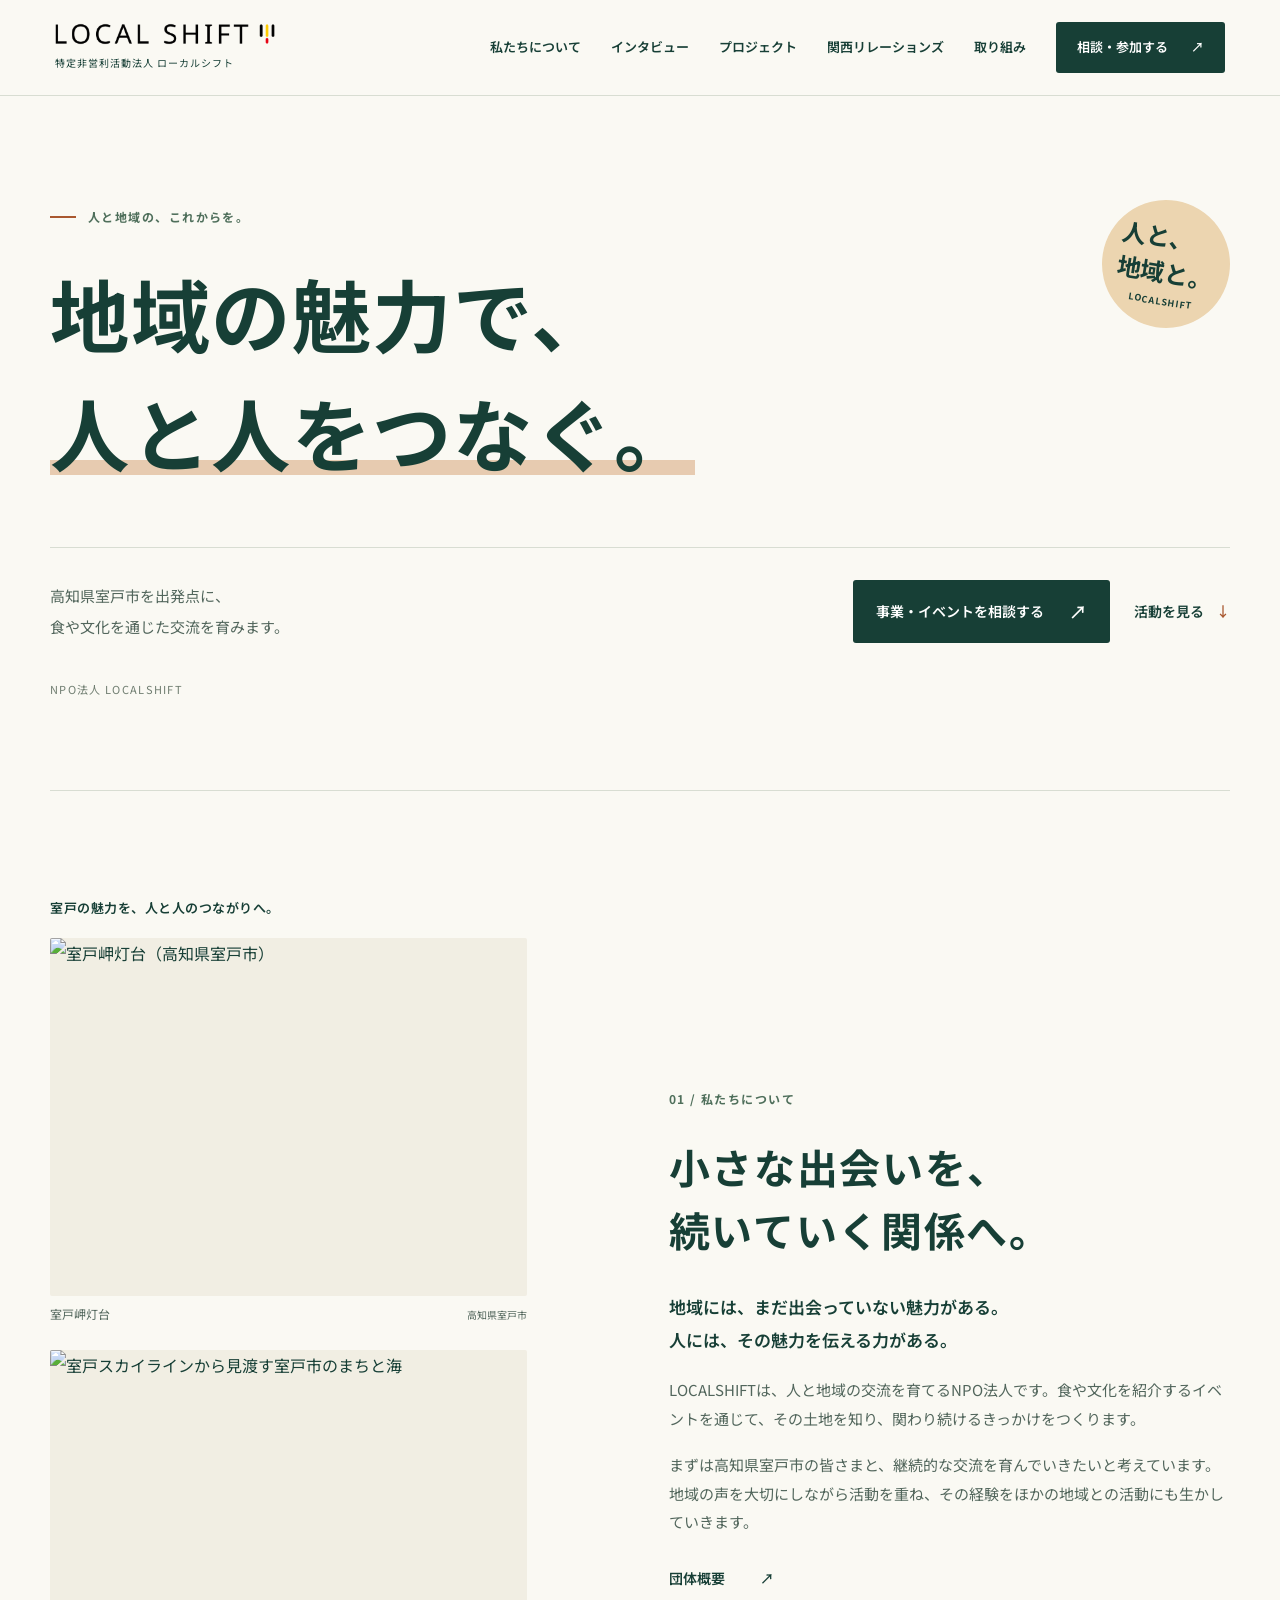
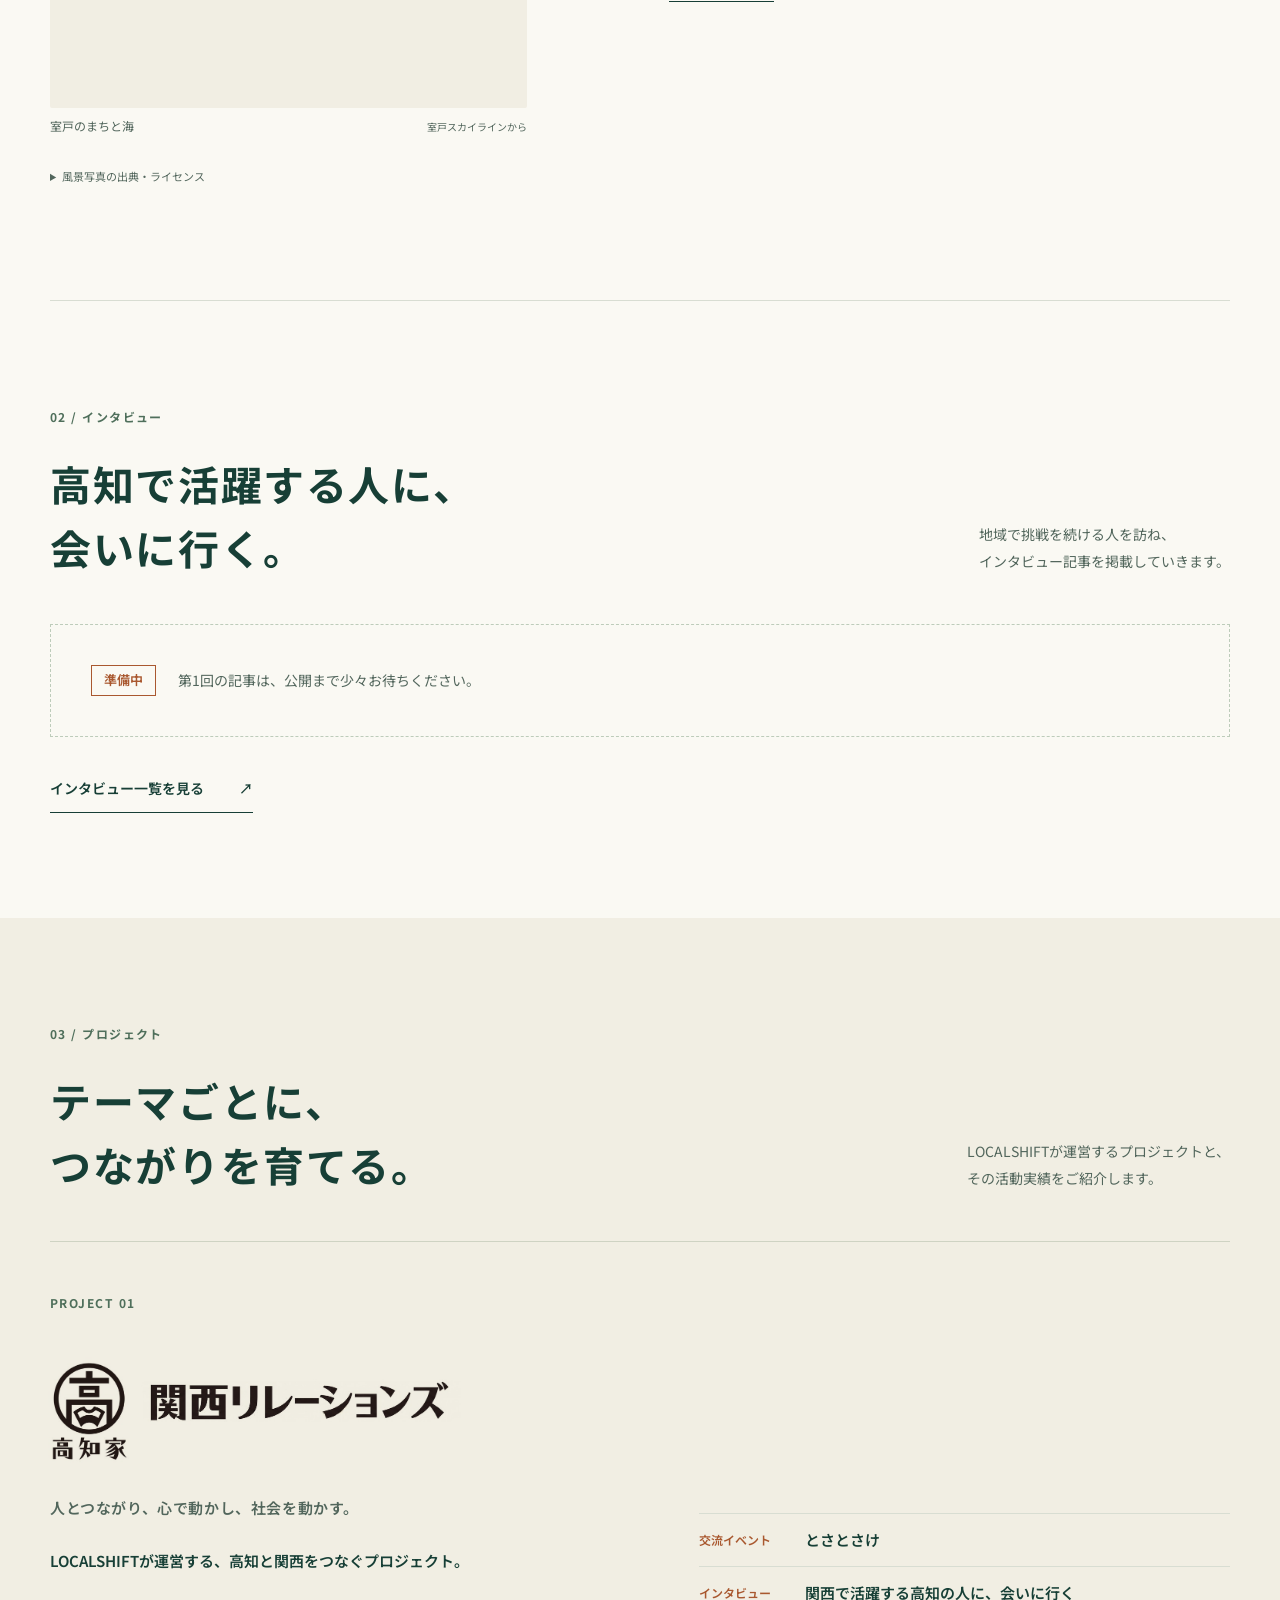
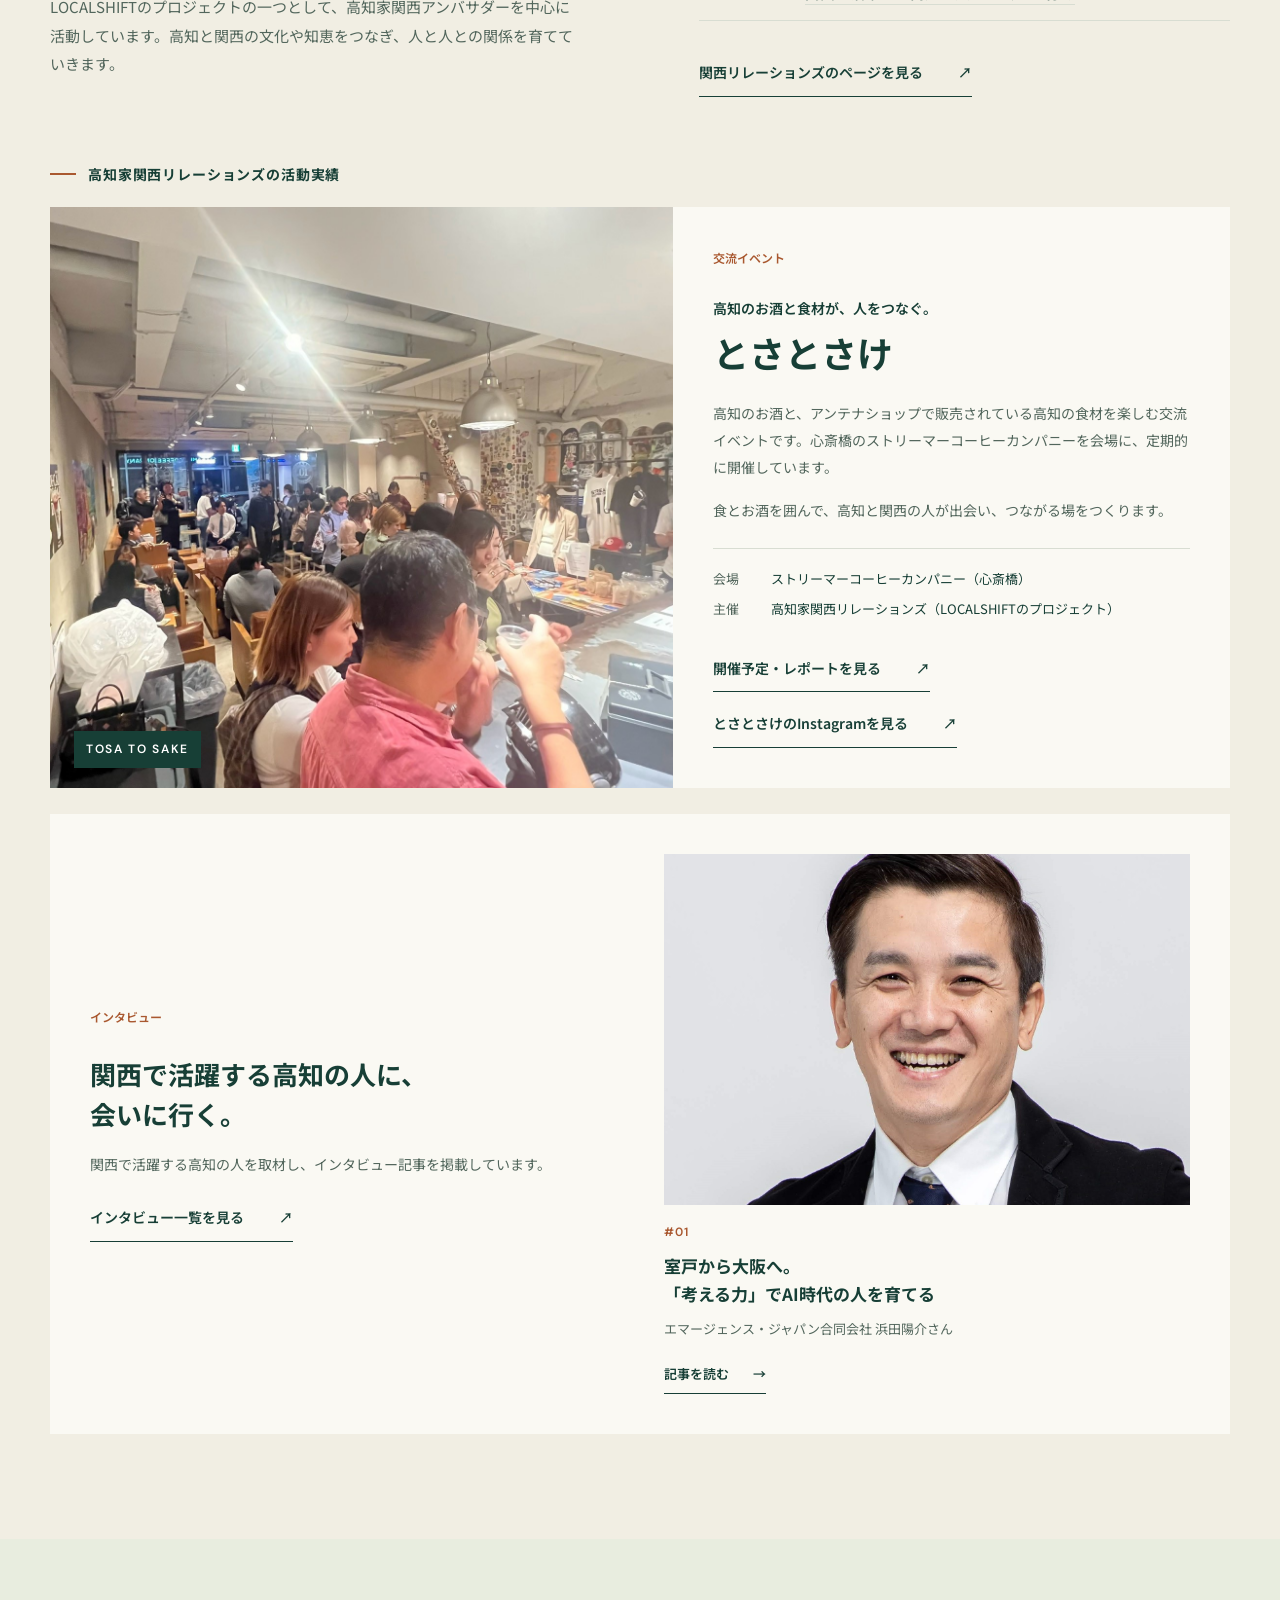
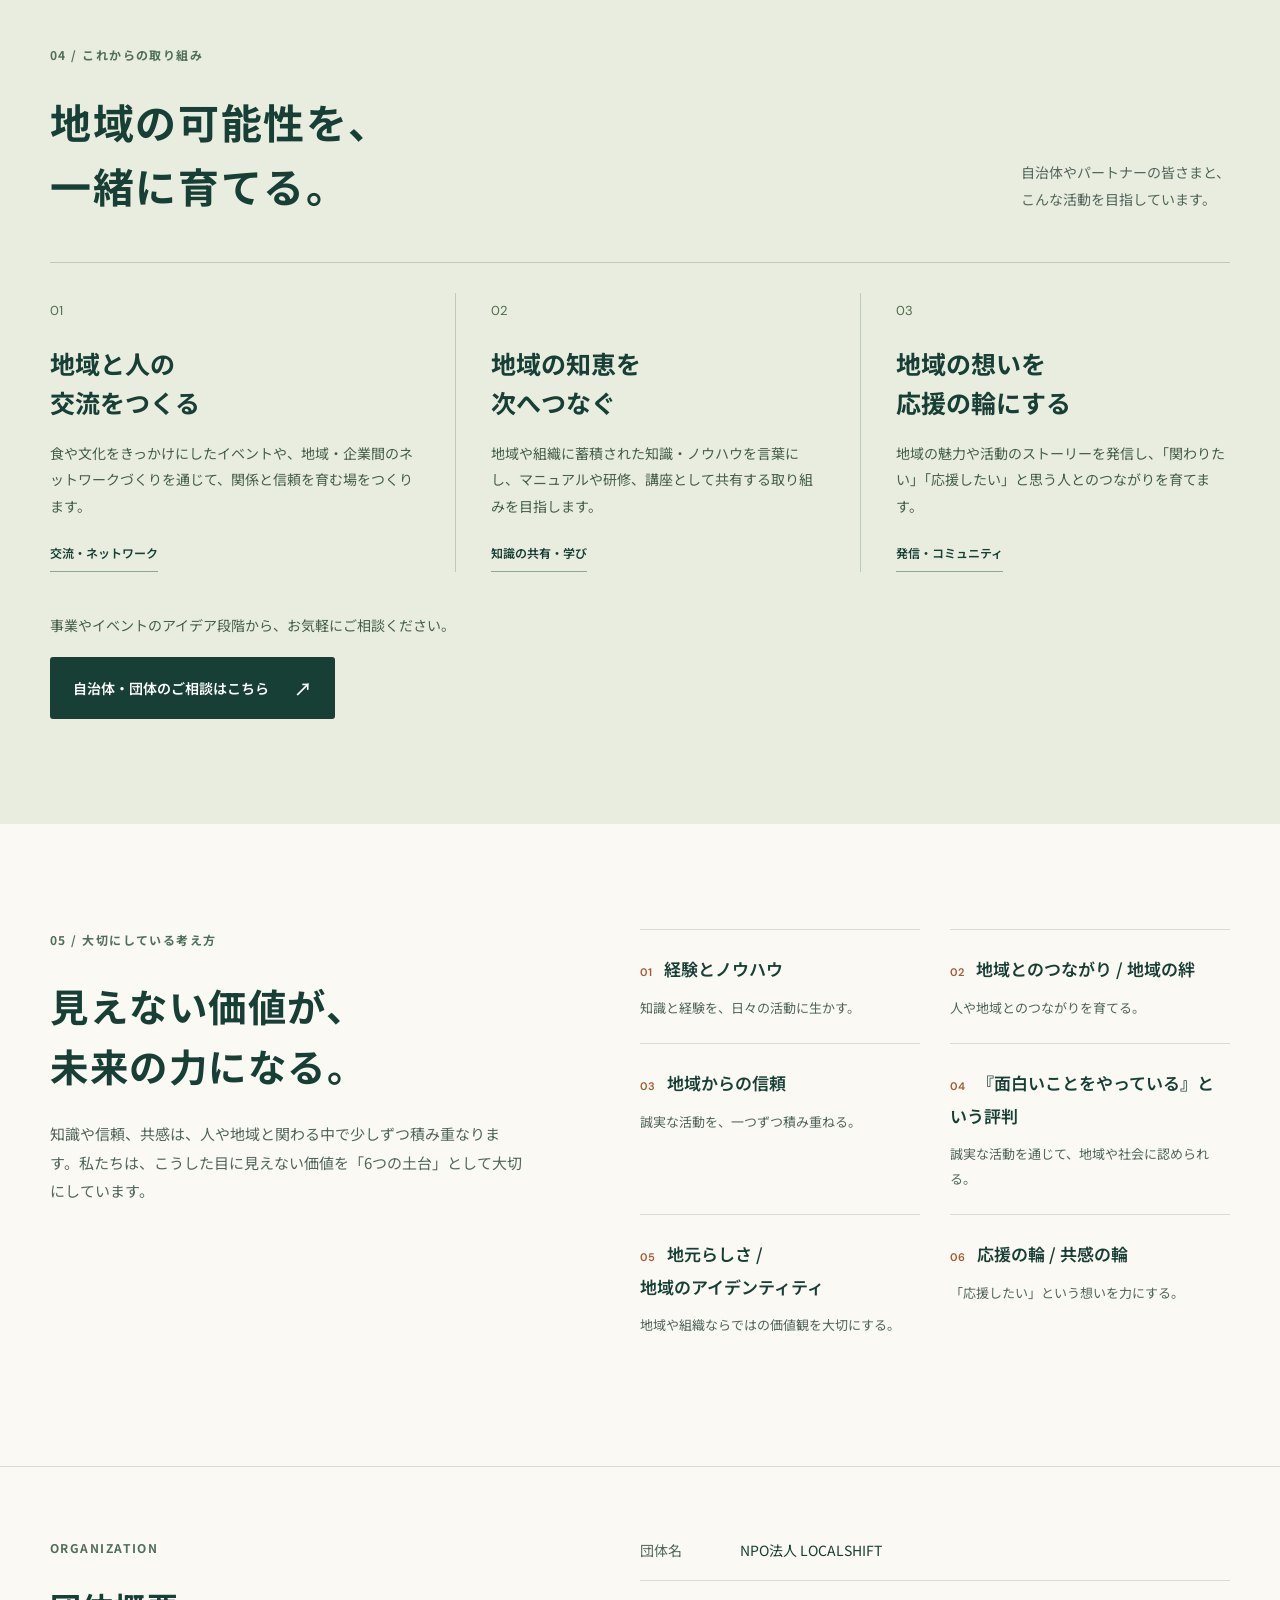
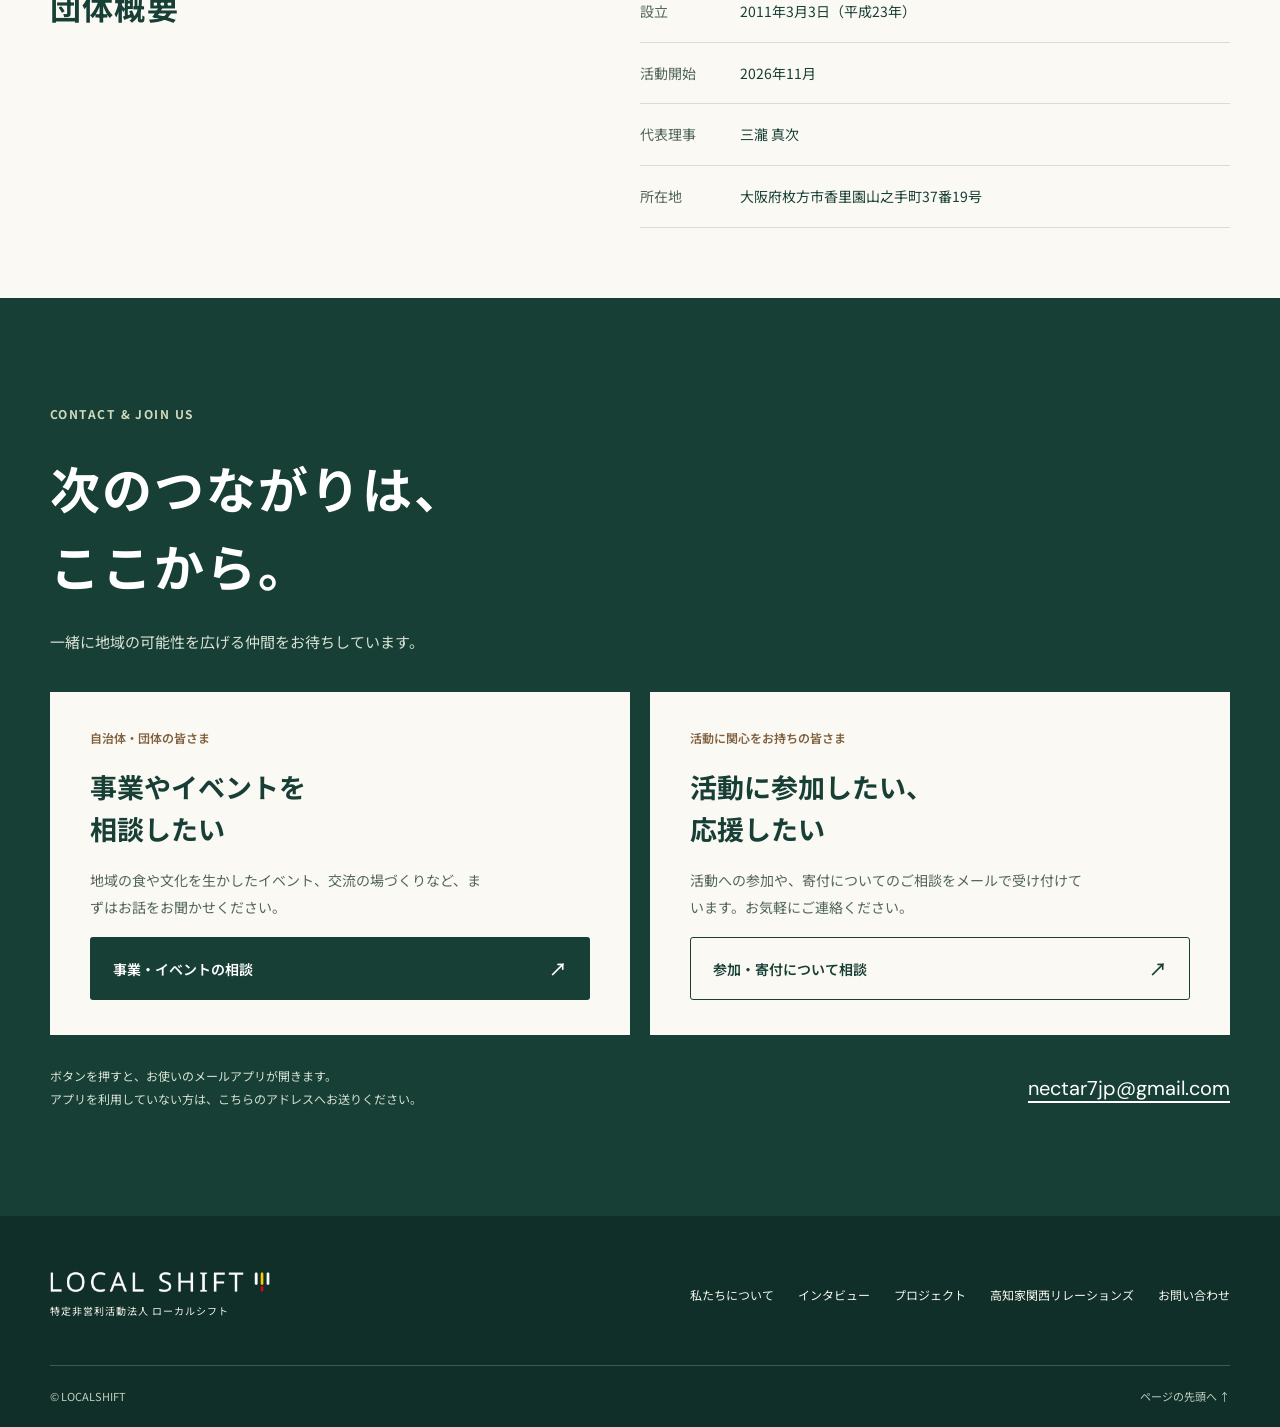
==== commit 64c98d3e: "feat: インタビュー記事カードに「記事を読む」とホバー効果を追加し、関西リレーションズでは横長カードに - カードに「記事を読む →」を追加、ホバーで写真拡大・文字色変更 - 関西リレーションズの" ====
--- a/index.html
+++ b/index.html
@@ -51,7 +51,7 @@
       <article class="event"><div class="event-main-photo"><img src="1024tosatosake/LINE_ALBUM_20261025_261027_6.jpg" width="1280" height="1280" loading="lazy" alt="大勢の参加者で賑わう、とさとさけの会場"><span class="event-photo-label">TOSA TO SAKE</span></div>
         <div class="event-copy"><div class="event-meta"><span>交流イベント</span></div><p class="event-kicker">高知のお酒と食材が、人をつなぐ。</p><h3>とさとさけ</h3><p>高知のお酒と、アンテナショップで販売されている高知の食材を楽しむ交流イベントです。心斎橋のストリーマーコーヒーカンパニーを会場に、定期的に開催しています。</p><p>食とお酒を囲んで、高知と関西の人が出会い、つながる場をつくります。</p><dl class="event-details"><div><dt>会場</dt><dd>ストリーマーコーヒーカンパニー（心斎橋）</dd></div><div><dt>主催</dt><dd>高知家関西リレーションズ（LOCALSHIFTのプロジェクト）</dd></div></dl><div class="event-links"><a class="text-link" href="kansai-relations.html#activity">開催予定・レポートを見る <span aria-hidden="true">↗</span></a><a class="text-link" href="https://www.instagram.com/tosatosake/" target="_blank" rel="noopener noreferrer">とさとさけのInstagramを見る <span aria-hidden="true">↗</span><span class="sr-only">（新しいタブで開きます）</span></a></div></div>
       </article>
-      <section class="project-interview" aria-labelledby="relations-interview-title"><div class="project-interview-copy"><div class="event-meta"><span>インタビュー</span></div><h3 id="relations-interview-title">関西で活躍する高知の人に、<br>会いに行く。</h3><p>関西で活躍する高知の人を取材し、インタビュー記事を掲載しています。</p><a class="text-link" href="kansai-relations.html#interview">インタビュー一覧を見る <span aria-hidden="true">↗</span></a></div><ul class="interview-list project-interview-list"><li><a class="interview-card" href="kansai-relations-interview-01.html"><img src="interview01/hamada.jpg" width="1582" height="1965" loading="lazy" alt=""><span class="interview-card-no">#01</span><span class="interview-card-title">室戸から大阪へ。「考える力」でAI時代の人を育てる</span><span class="interview-card-name">エマージェンス・ジャパン合同会社 浜田陽介さん</span></a></li></ul></section>
+      <section class="project-interview" aria-labelledby="relations-interview-title"><div class="project-interview-copy"><div class="event-meta"><span>インタビュー</span></div><h3 id="relations-interview-title">関西で活躍する高知の人に、<br>会いに行く。</h3><p>関西で活躍する高知の人を取材し、インタビュー記事を掲載しています。</p><a class="text-link" href="kansai-relations.html#interview">インタビュー一覧を見る <span aria-hidden="true">↗</span></a></div><ul class="interview-list project-interview-list"><li><a class="interview-card" href="kansai-relations-interview-01.html"><span class="interview-card-photo"><img src="interview01/hamada.jpg" width="1582" height="1965" loading="lazy" alt=""></span><span class="interview-card-body"><span class="interview-card-no">#01</span><span class="interview-card-title">室戸から大阪へ。<br>「考える力」でAI時代の人を育てる</span><span class="interview-card-name">エマージェンス・ジャパン合同会社 浜田陽介さん</span><span class="interview-card-more">記事を読む <span aria-hidden="true">→</span></span></span></a></li></ul></section>
       </article>
     </div></section>
 
--- a/style.css
+++ b/style.css
@@ -182,12 +182,19 @@
 .interview-index { padding-top: 60px; }
 .interview-index h1 { font-size: clamp(32px, 3.6vw, 50px); line-height: 1.6; letter-spacing: .03em; }
 .interview-list { list-style: none; margin: 0; padding: 0; display: grid; grid-template-columns: repeat(3, 1fr); gap: 40px 28px; }
-.interview-card { display: flex; flex-direction: column; gap: 8px; }
-.interview-card img { width: 100%; aspect-ratio: 3/2; object-fit: cover; object-position: center 25%; margin-bottom: 8px; }
+.interview-card { display: flex; flex-direction: column; gap: 16px; }
+.interview-card-photo { display: block; overflow: hidden; }
+.interview-card img { width: 100%; aspect-ratio: 3/2; object-fit: cover; object-position: center 25%; transition: transform .3s; }
+.interview-card-body { display: flex; flex-direction: column; align-items: start; gap: 8px; }
 .interview-card-no { font-family: 'DM Sans',sans-serif; font-size: 12px; color: var(--orange); font-weight: 600; letter-spacing: .1em; }
 .interview-card-title { font-size: 17px; font-weight: 700; line-height: 1.7; }
 .interview-card-name { font-size: 13px; color: var(--muted); }
-.interview-card:hover .interview-card-title { text-decoration: underline; text-underline-offset: 5px; }
+.interview-card-more { display: inline-flex; gap: 24px; margin-top: 6px; padding-block: 6px; border-bottom: 1px solid var(--ink); font-size: 13px; font-weight: 600; }
+.interview-card:hover img { transform: scale(1.035); }
+.interview-card:hover .interview-card-title, .interview-card:hover .interview-card-more { color: var(--orange); border-color: var(--orange); }
+.interview-list.interview-list-feature { grid-template-columns: 1fr; }
+.interview-list-feature .interview-card { display: grid; grid-template-columns: minmax(0, 1fr) minmax(0, 1fr); gap: 48px; align-items: center; }
+.interview-list-feature .interview-card-title { font-size: 24px; line-height: 1.6; }
 .photo-placeholder { display: flex; align-items: center; justify-content: center; width: 100%; height: 100%; background: var(--sand); border: 1px dashed #bdccba; color: var(--muted); font-size: 13px; }
 .interview-header { max-width: 860px; padding-top: 56px; }
 .interview-header h1 { font-size: clamp(26px, 3vw, 38px); line-height: 1.65; letter-spacing: .02em; margin-bottom: 22px; }
@@ -326,6 +333,8 @@
   .interview-index { padding-top: 36px; }
   .interview-index h1 { font-size: clamp(28px, 8vw, 38px); }
   .interview-list { grid-template-columns: 1fr; gap: 32px; }
+  .interview-list-feature .interview-card { grid-template-columns: 1fr; gap: 16px; }
+  .interview-list-feature .interview-card-title { font-size: 19px; }
   .interview-header { padding-top: 36px; }
   .interview-header h1 { font-size: clamp(22px, 6.2vw, 28px); }
   .interview-header h1 br { display: none; }
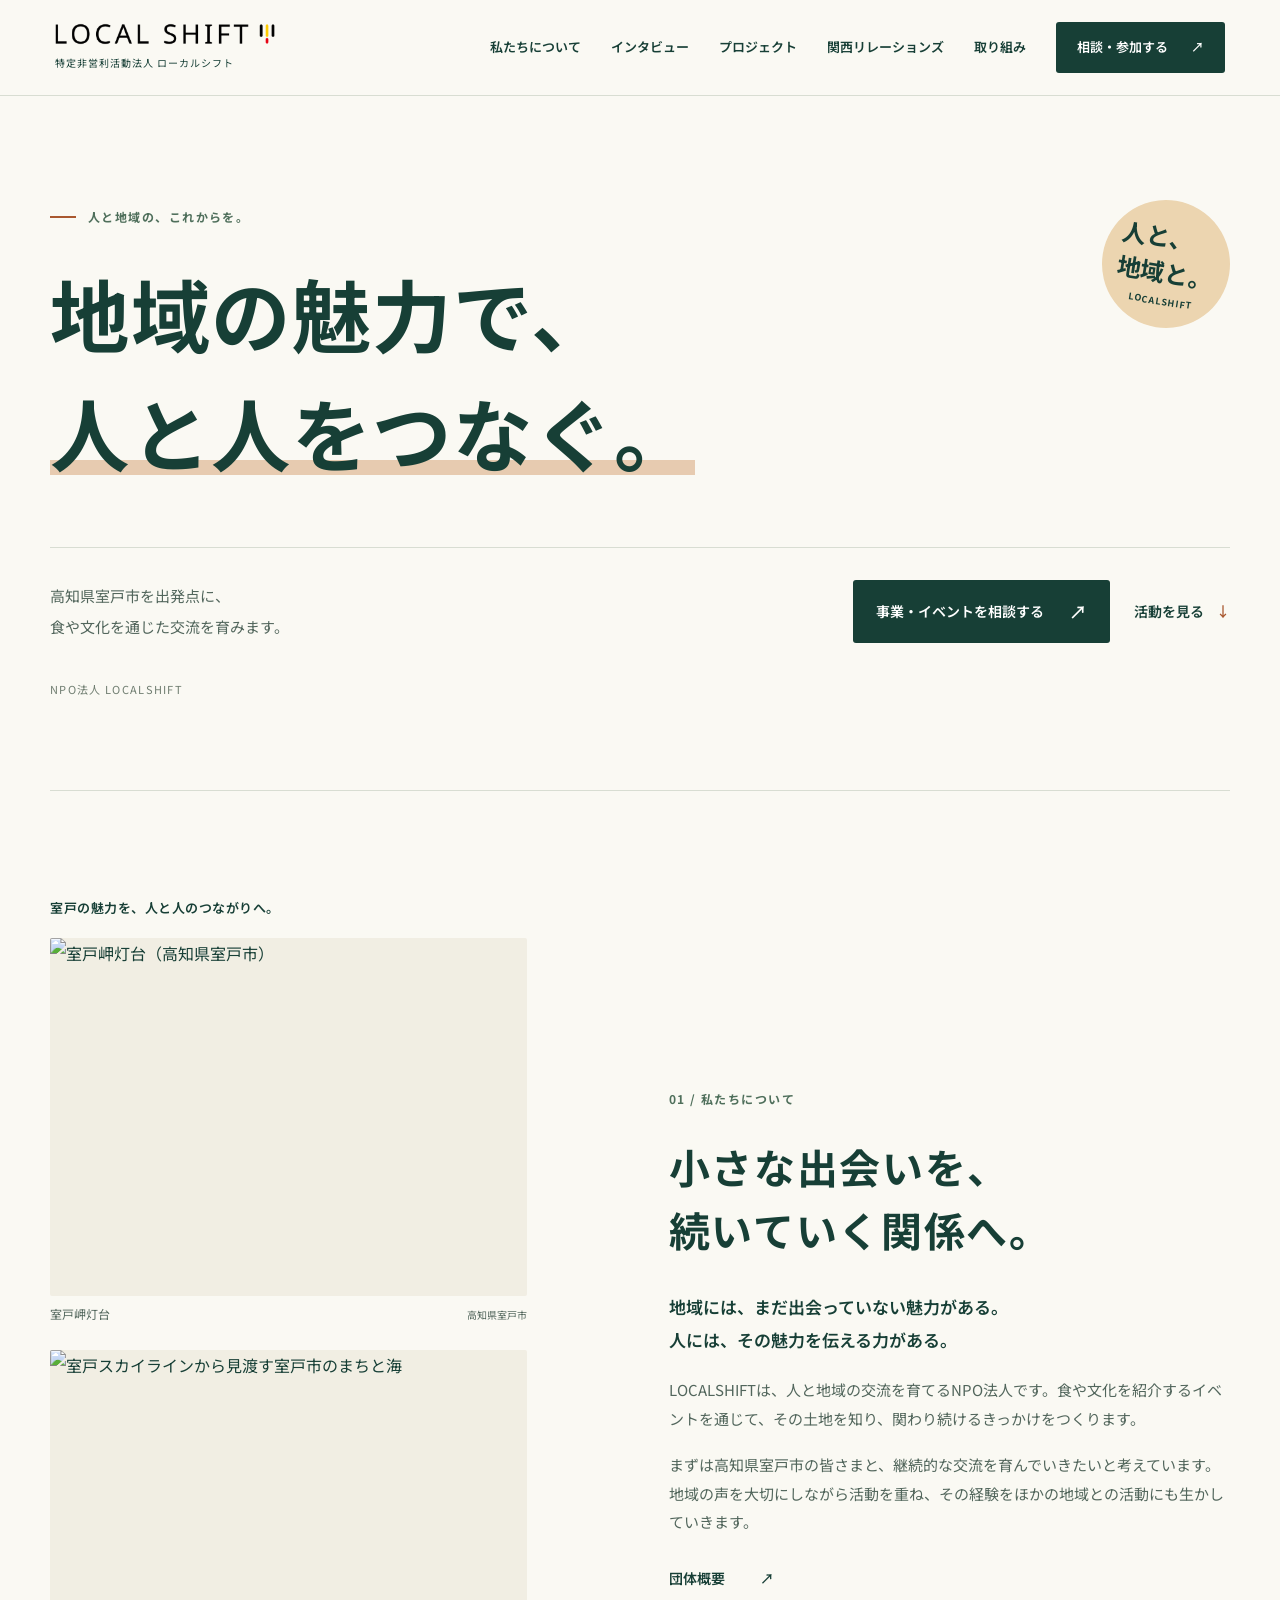
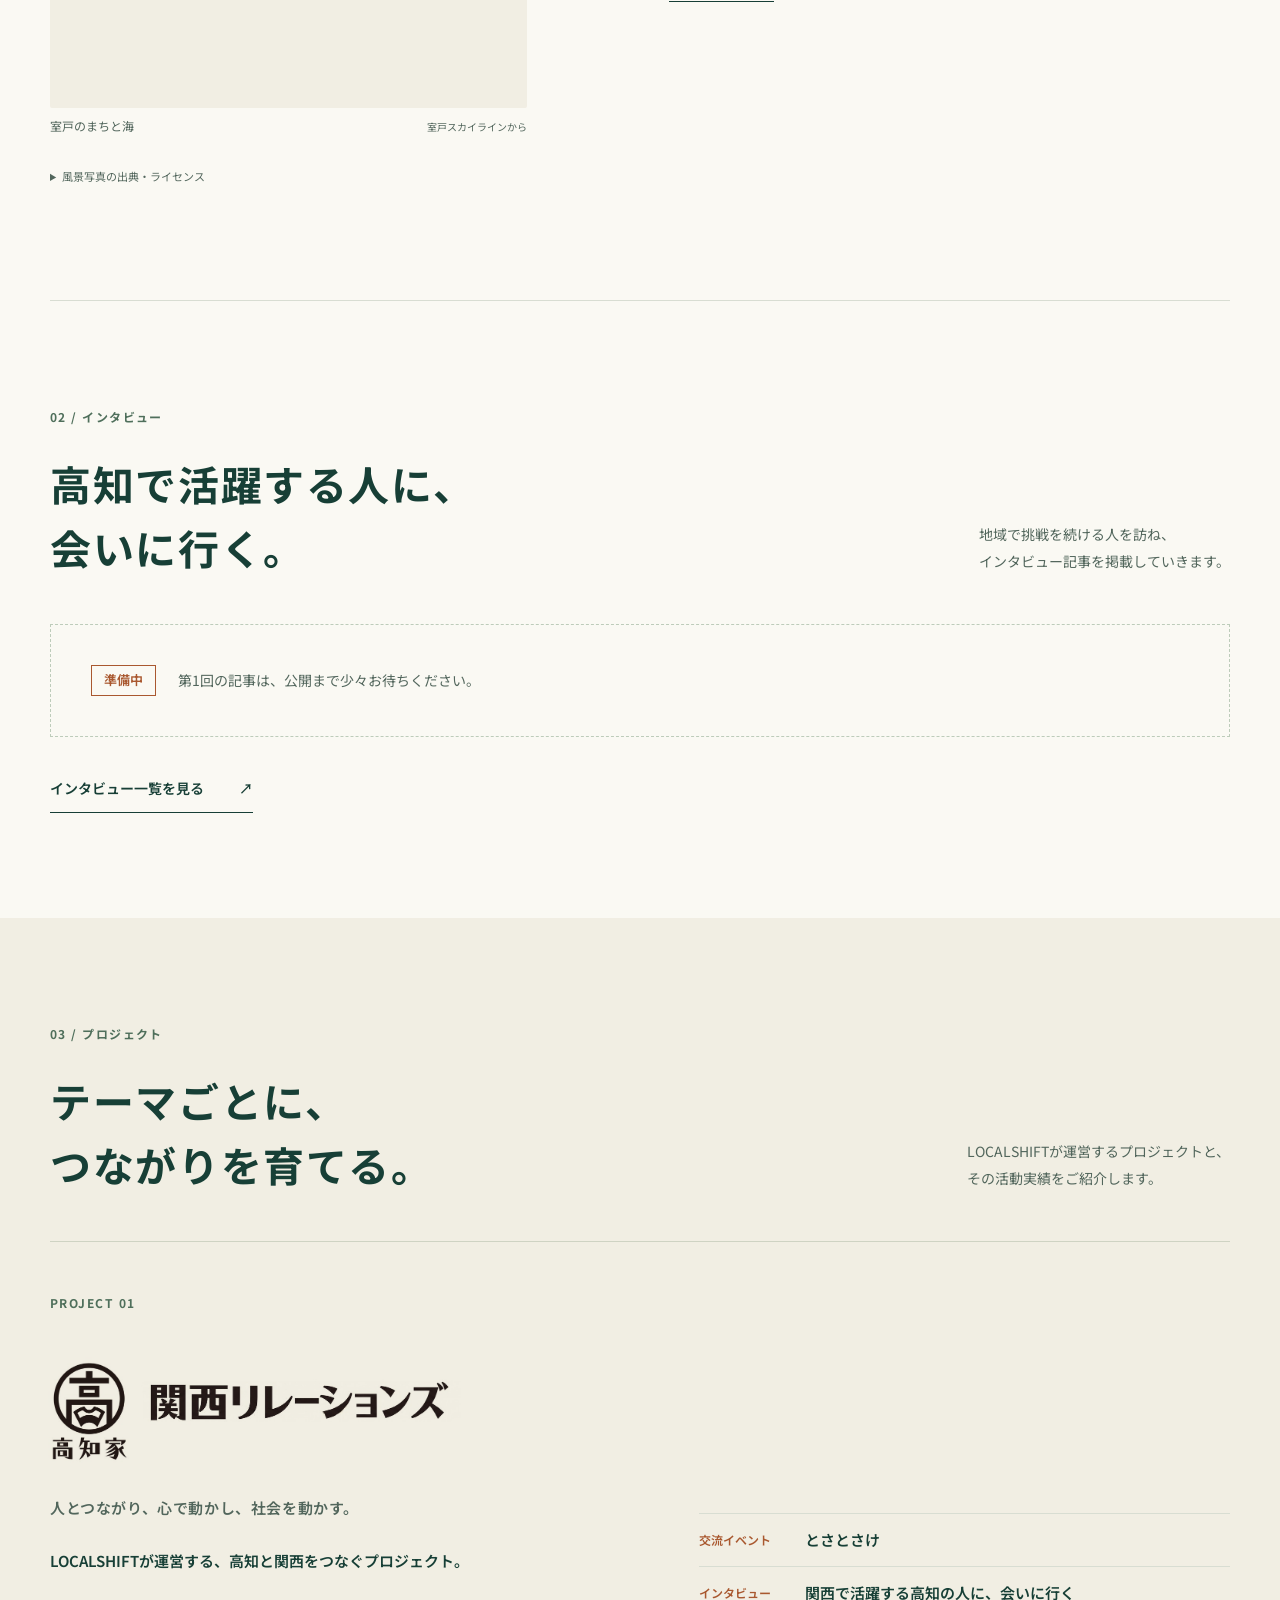
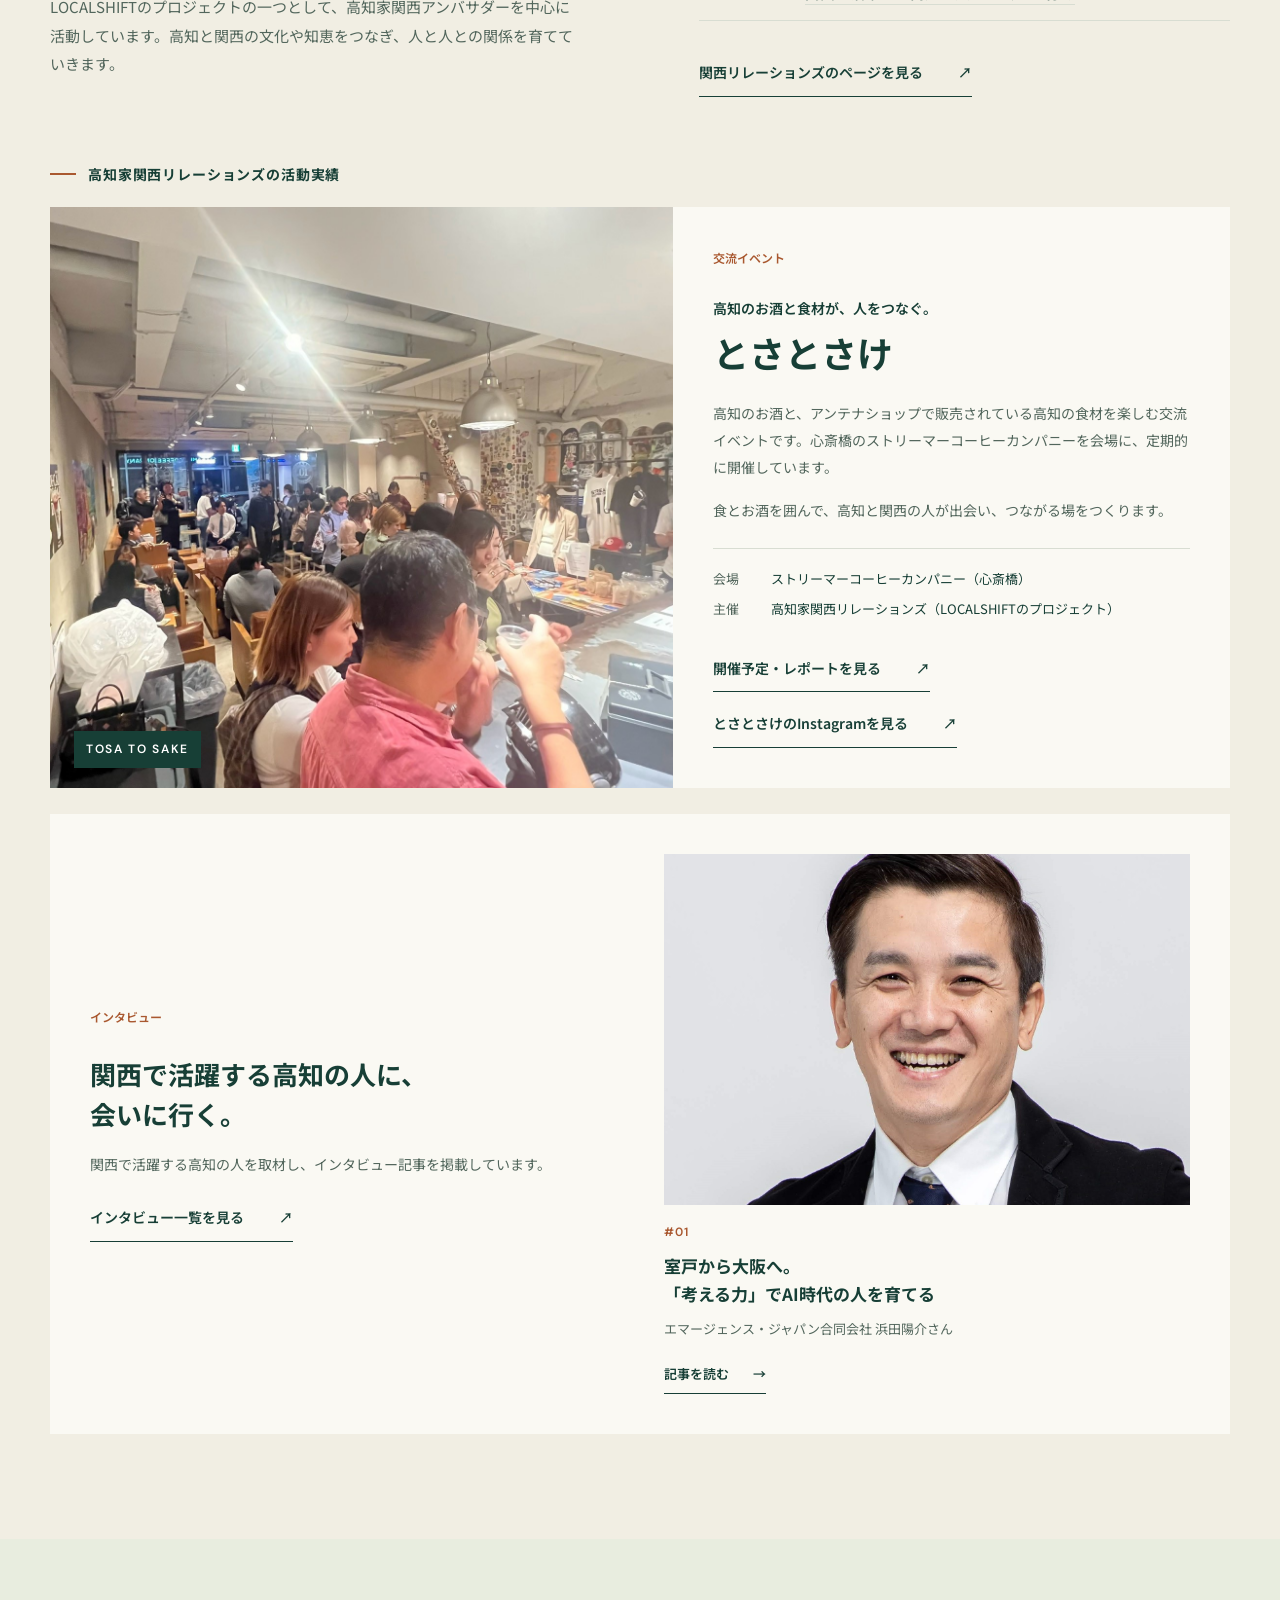
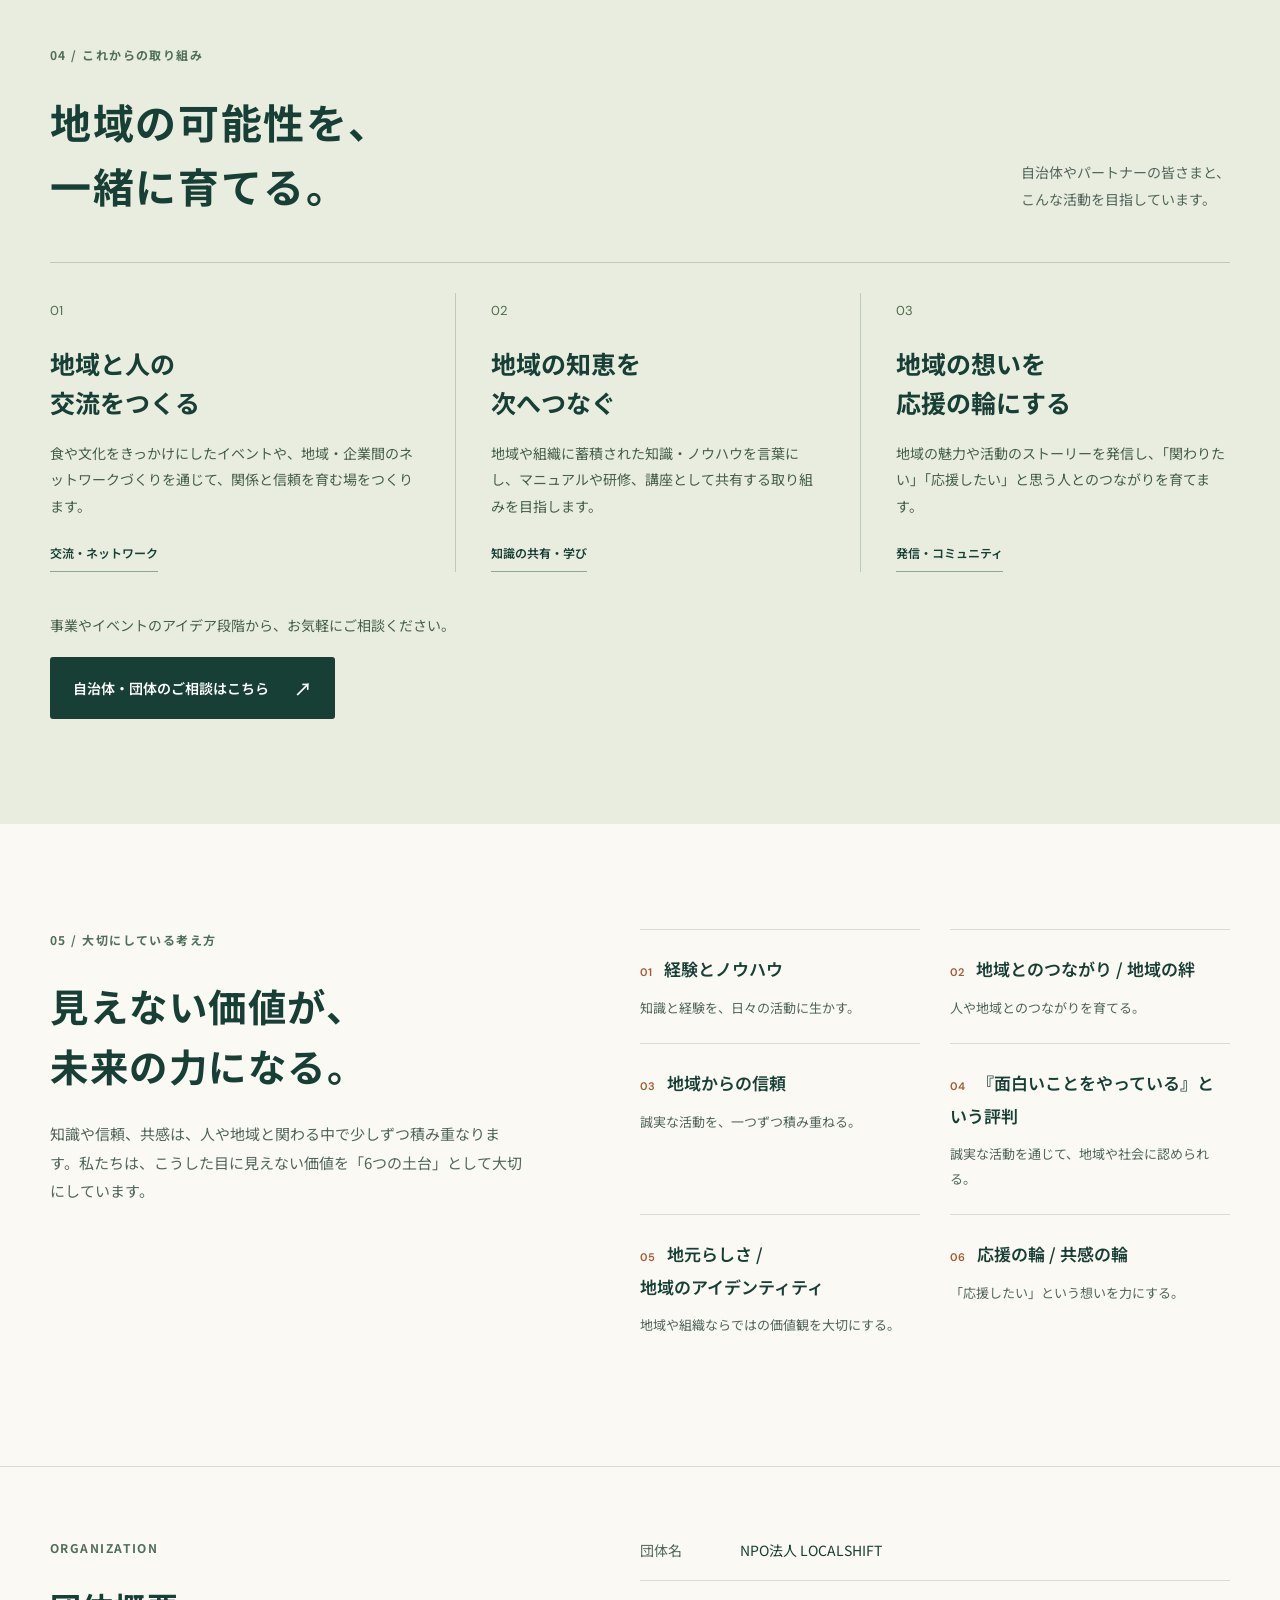
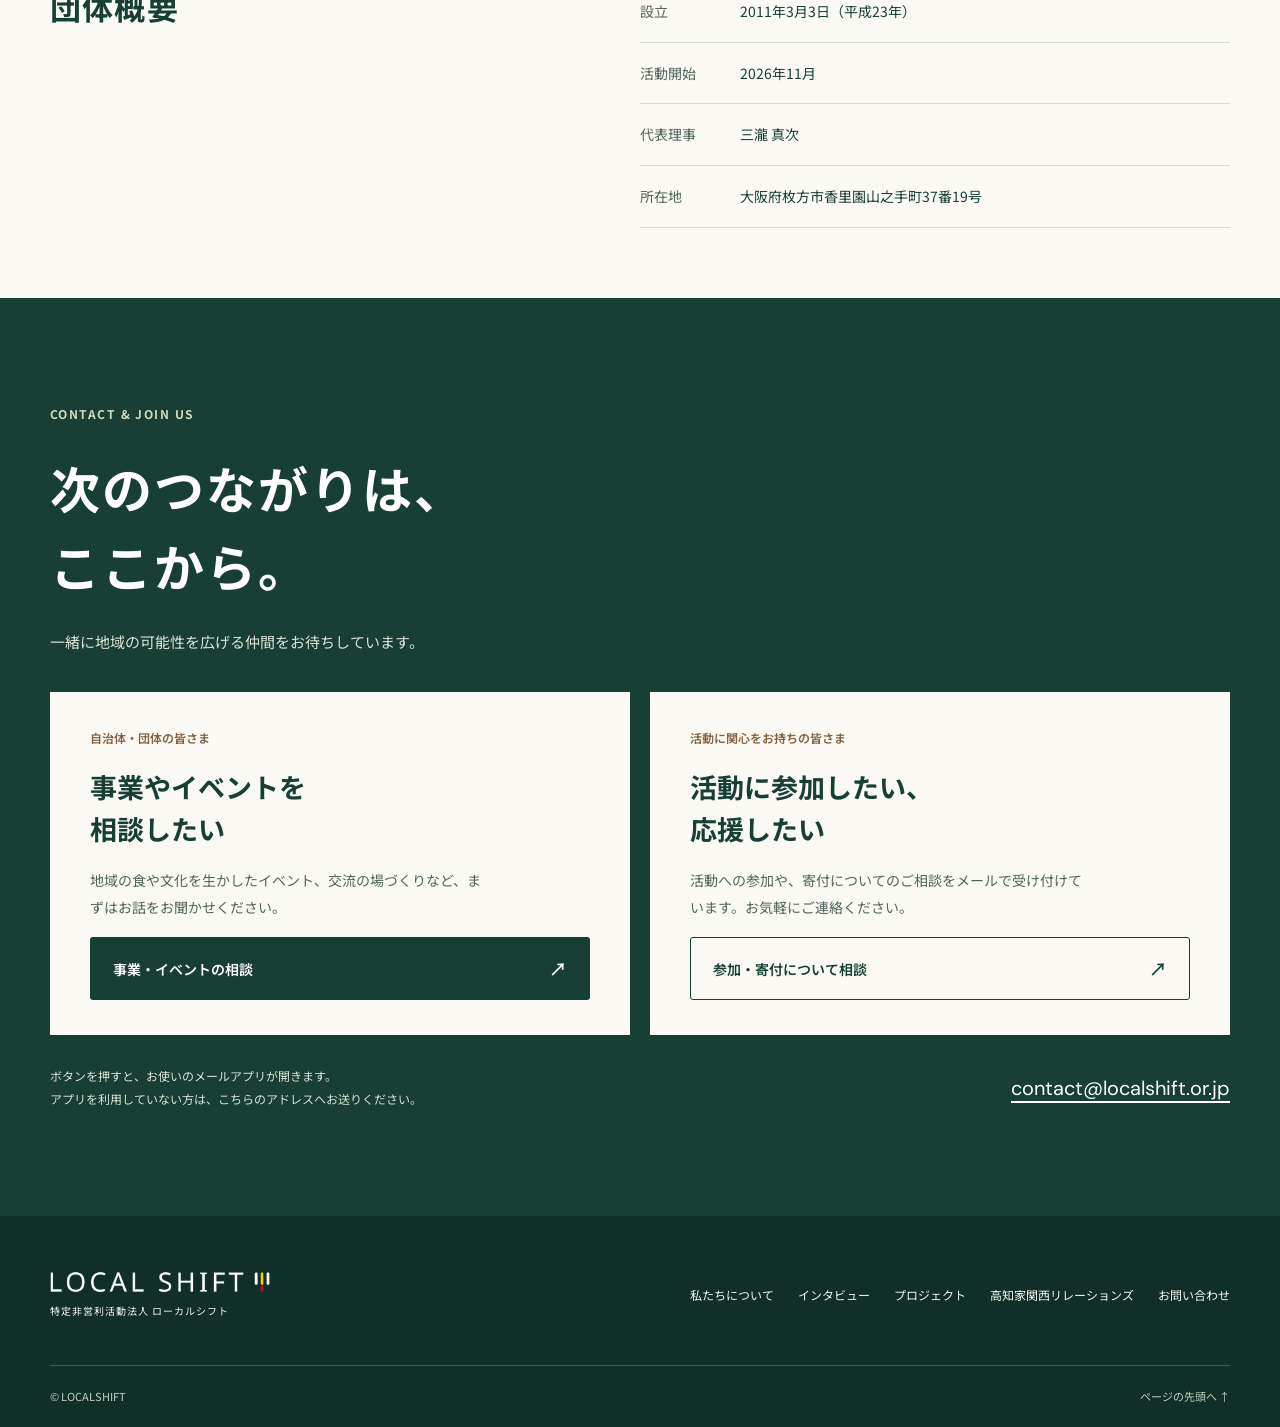
==== commit b679a185: "chore: 問い合わせ先メールアドレスを contact@localshift.or.jp に変更" ====
--- a/index.html
+++ b/index.html
@@ -61,7 +61,7 @@
 
     <section class="organization section" id="organization" aria-labelledby="organization-title"><div class="wrap organization-grid"><div><p class="eyebrow">ORGANIZATION</p><h2 id="organization-title">団体概要</h2></div><dl><div><dt>団体名</dt><dd>NPO法人 LOCALSHIFT</dd></div><div><dt>設立</dt><dd>2011年3月3日（平成23年）</dd></div><div><dt>活動開始</dt><dd>2026年11月</dd></div><div><dt>代表理事</dt><dd>三瀧 真次</dd></div><div><dt>所在地</dt><dd>大阪府枚方市香里園山之手町37番19号</dd></div></dl></div></section>
 
-    <section class="contact section" id="contact" aria-labelledby="contact-title"><div class="wrap"><p class="eyebrow">CONTACT & JOIN US</p><h2 id="contact-title">次のつながりは、<br>ここから。</h2><p class="contact-intro">一緒に地域の可能性を広げる仲間をお待ちしています。</p><div class="contact-grid"><article><span class="contact-type">自治体・団体の皆さま</span><h3>事業やイベントを<br>相談したい</h3><p>地域の食や文化を生かしたイベント、交流の場づくりなど、まずはお話をお聞かせください。</p><a class="button button-green" href="mailto:nectar7jp@gmail.com?subject=LOCALSHIFT：事業・イベントのご相談">事業・イベントの相談 <span aria-hidden="true">↗</span></a></article><article><span class="contact-type">活動に関心をお持ちの皆さま</span><h3>活動に参加したい、<br>応援したい</h3><p>活動への参加や、寄付についてのご相談をメールで受け付けています。お気軽にご連絡ください。</p><a class="button button-outline" href="mailto:nectar7jp@gmail.com?subject=LOCALSHIFT：活動参加・寄付について">参加・寄付について相談 <span aria-hidden="true">↗</span></a></article></div><div class="contact-email"><p>ボタンを押すと、お使いのメールアプリが開きます。<br>アプリを利用していない方は、こちらのアドレスへお送りください。</p><a href="mailto:nectar7jp@gmail.com">nectar7jp@gmail.com</a></div></div></section>
+    <section class="contact section" id="contact" aria-labelledby="contact-title"><div class="wrap"><p class="eyebrow">CONTACT & JOIN US</p><h2 id="contact-title">次のつながりは、<br>ここから。</h2><p class="contact-intro">一緒に地域の可能性を広げる仲間をお待ちしています。</p><div class="contact-grid"><article><span class="contact-type">自治体・団体の皆さま</span><h3>事業やイベントを<br>相談したい</h3><p>地域の食や文化を生かしたイベント、交流の場づくりなど、まずはお話をお聞かせください。</p><a class="button button-green" href="mailto:contact@localshift.or.jp?subject=LOCALSHIFT：事業・イベントのご相談">事業・イベントの相談 <span aria-hidden="true">↗</span></a></article><article><span class="contact-type">活動に関心をお持ちの皆さま</span><h3>活動に参加したい、<br>応援したい</h3><p>活動への参加や、寄付についてのご相談をメールで受け付けています。お気軽にご連絡ください。</p><a class="button button-outline" href="mailto:contact@localshift.or.jp?subject=LOCALSHIFT：活動参加・寄付について">参加・寄付について相談 <span aria-hidden="true">↗</span></a></article></div><div class="contact-email"><p>ボタンを押すと、お使いのメールアプリが開きます。<br>アプリを利用していない方は、こちらのアドレスへお送りください。</p><a href="mailto:contact@localshift.or.jp">contact@localshift.or.jp</a></div></div></section>
   </main>
   <footer class="footer"><div class="wrap footer-main"><a class="brand" href="#top"><img class="brand-logo" src="assets/logo-white.png" width="354" height="36" alt="LOCAL SHIFT"><span class="brand-sub">特定非営利活動法人 ローカルシフト</span></a><nav class="footer-links" aria-label="フッターナビゲーション"><a href="#about">私たちについて</a><a href="#interview">インタビュー</a><a href="#news">プロジェクト</a><a href="kansai-relations.html">高知家関西リレーションズ</a><a href="#contact">お問い合わせ</a></nav></div><div class="wrap footer-bottom"><span>© LOCALSHIFT</span><a href="#top">ページの先頭へ ↑</a></div></footer>
 </body>
